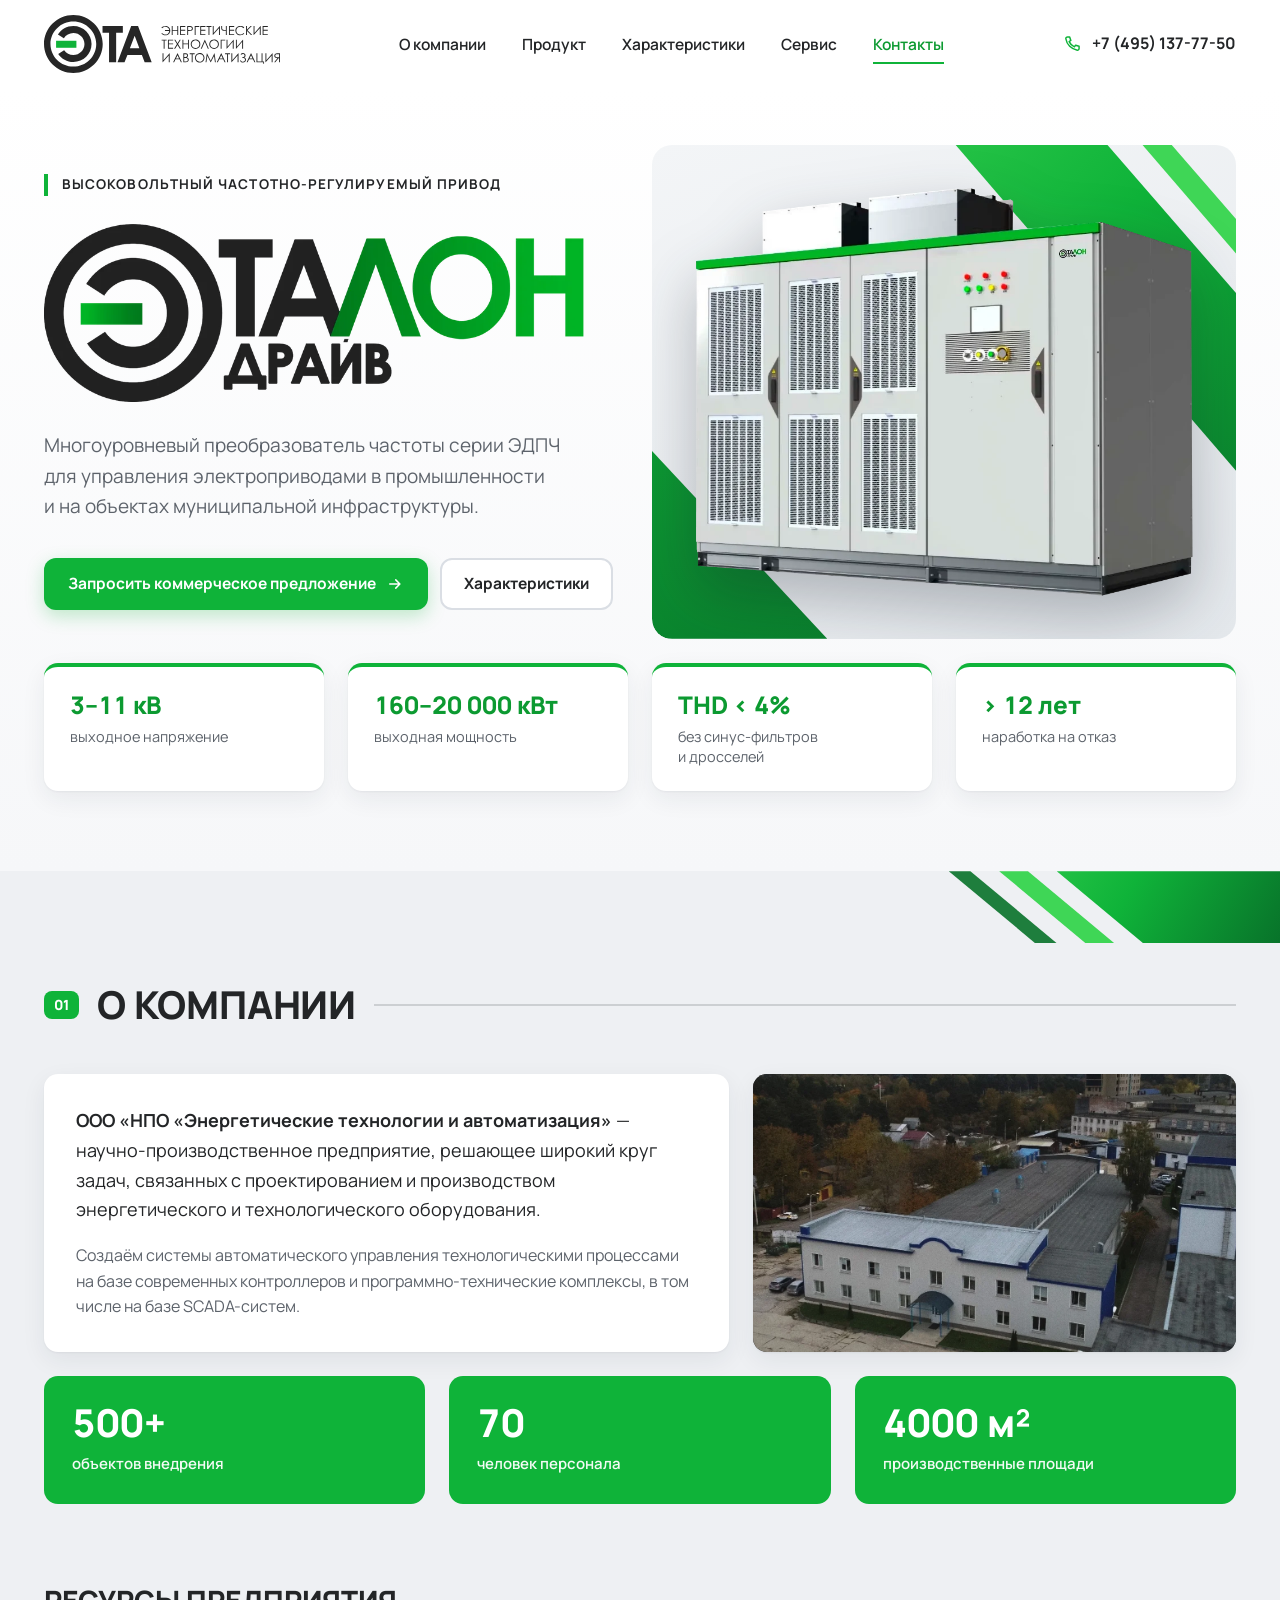
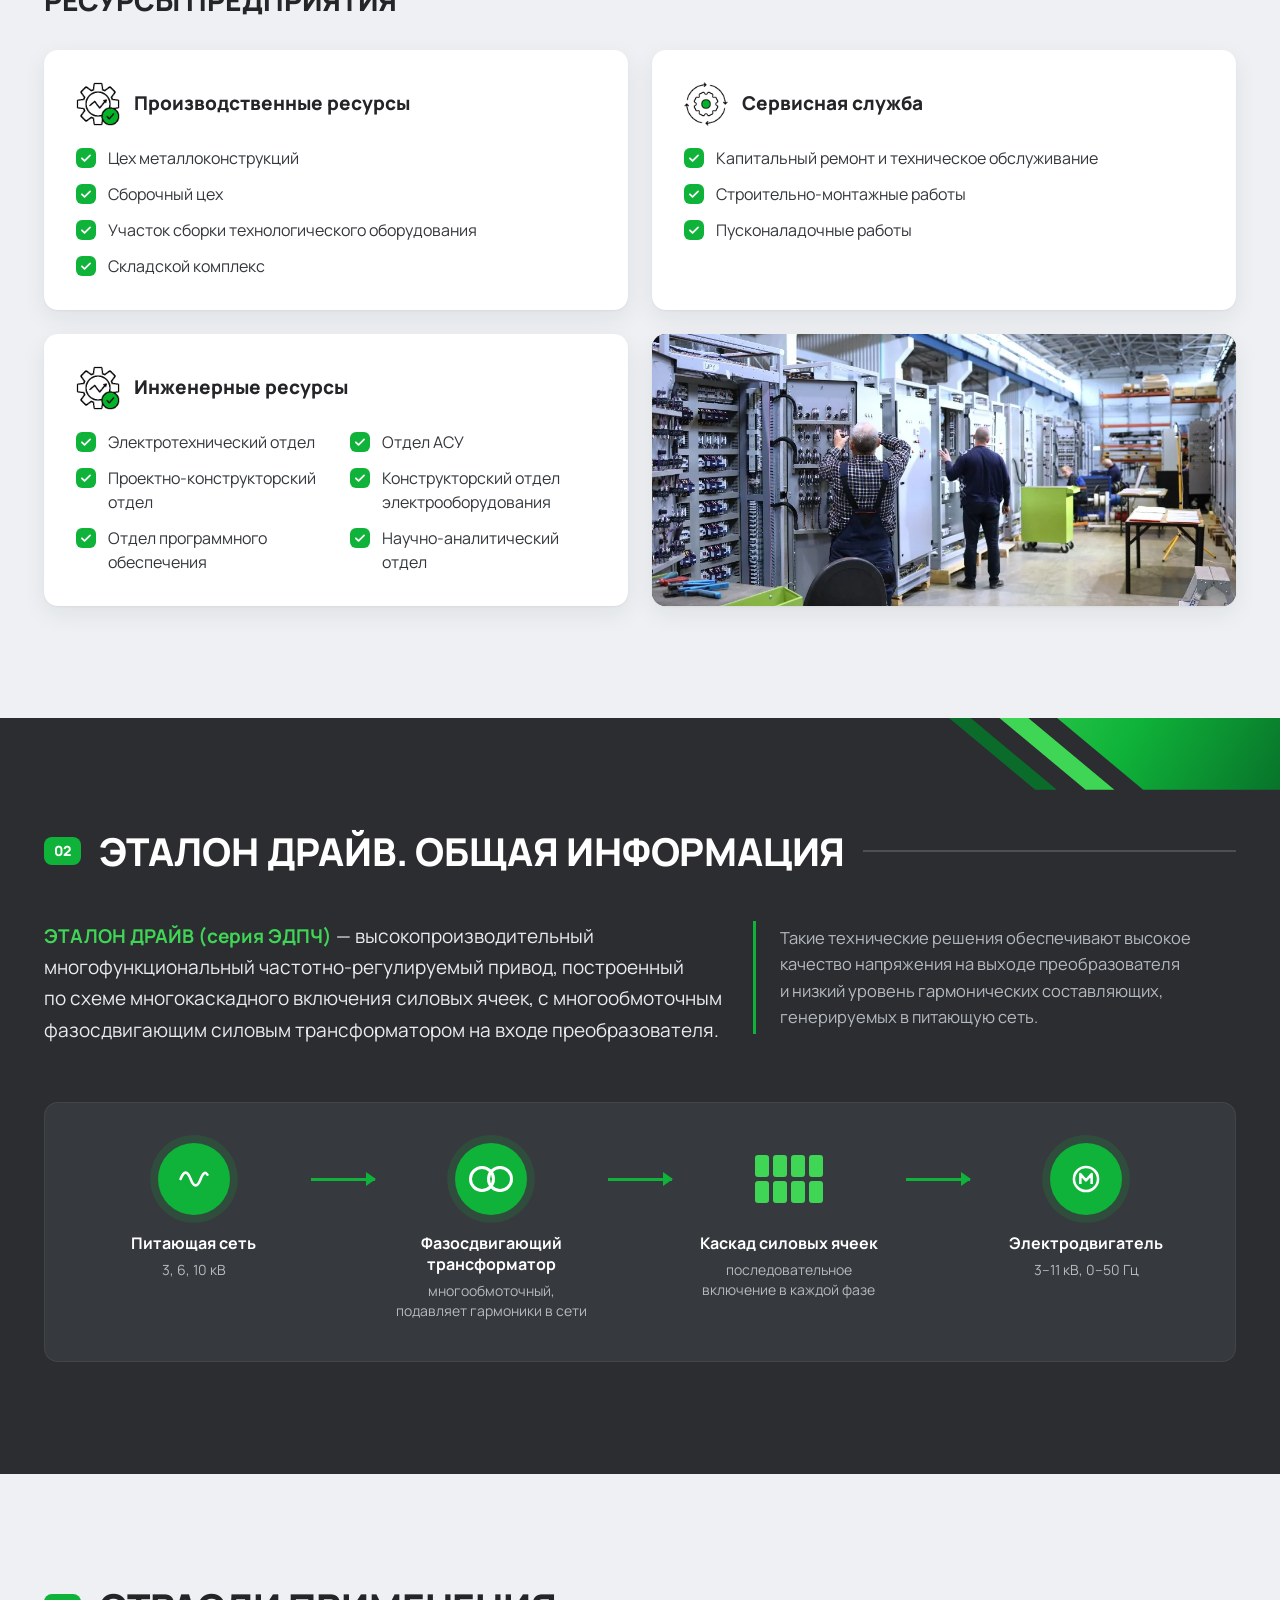
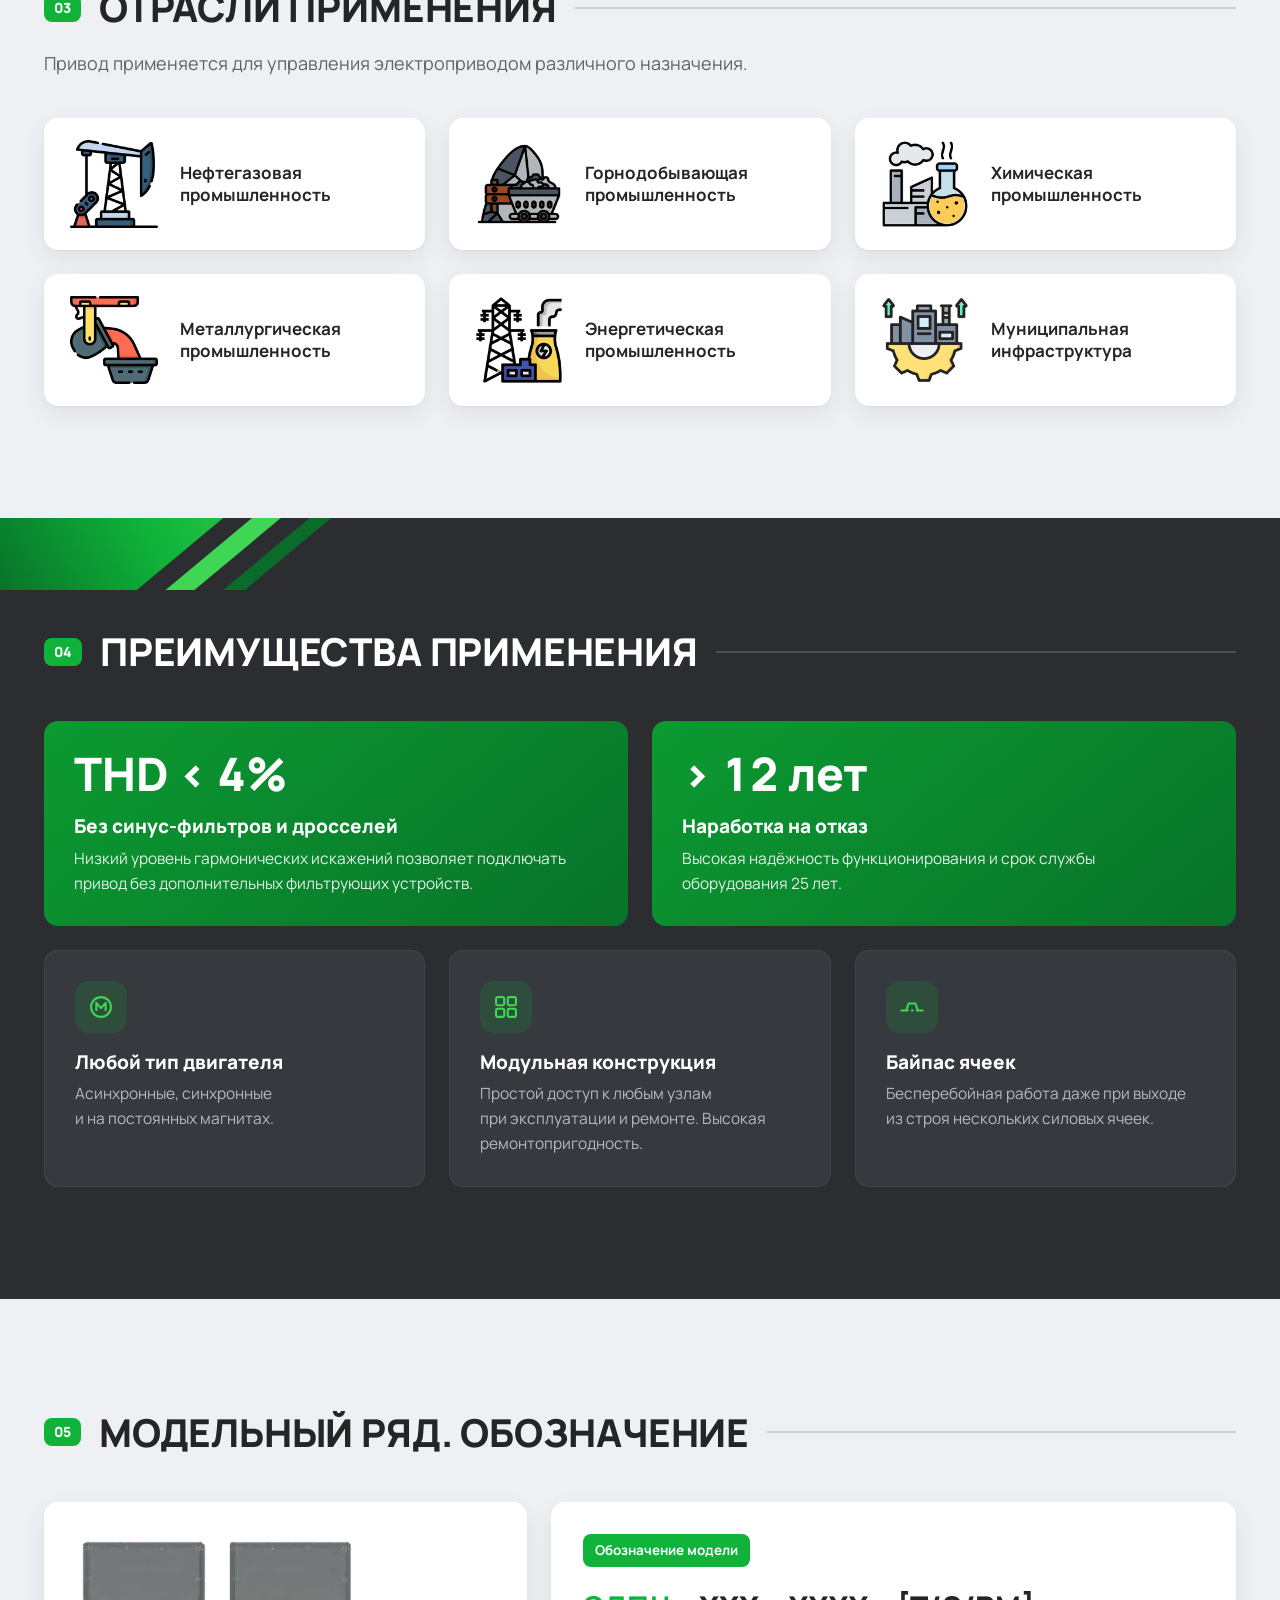
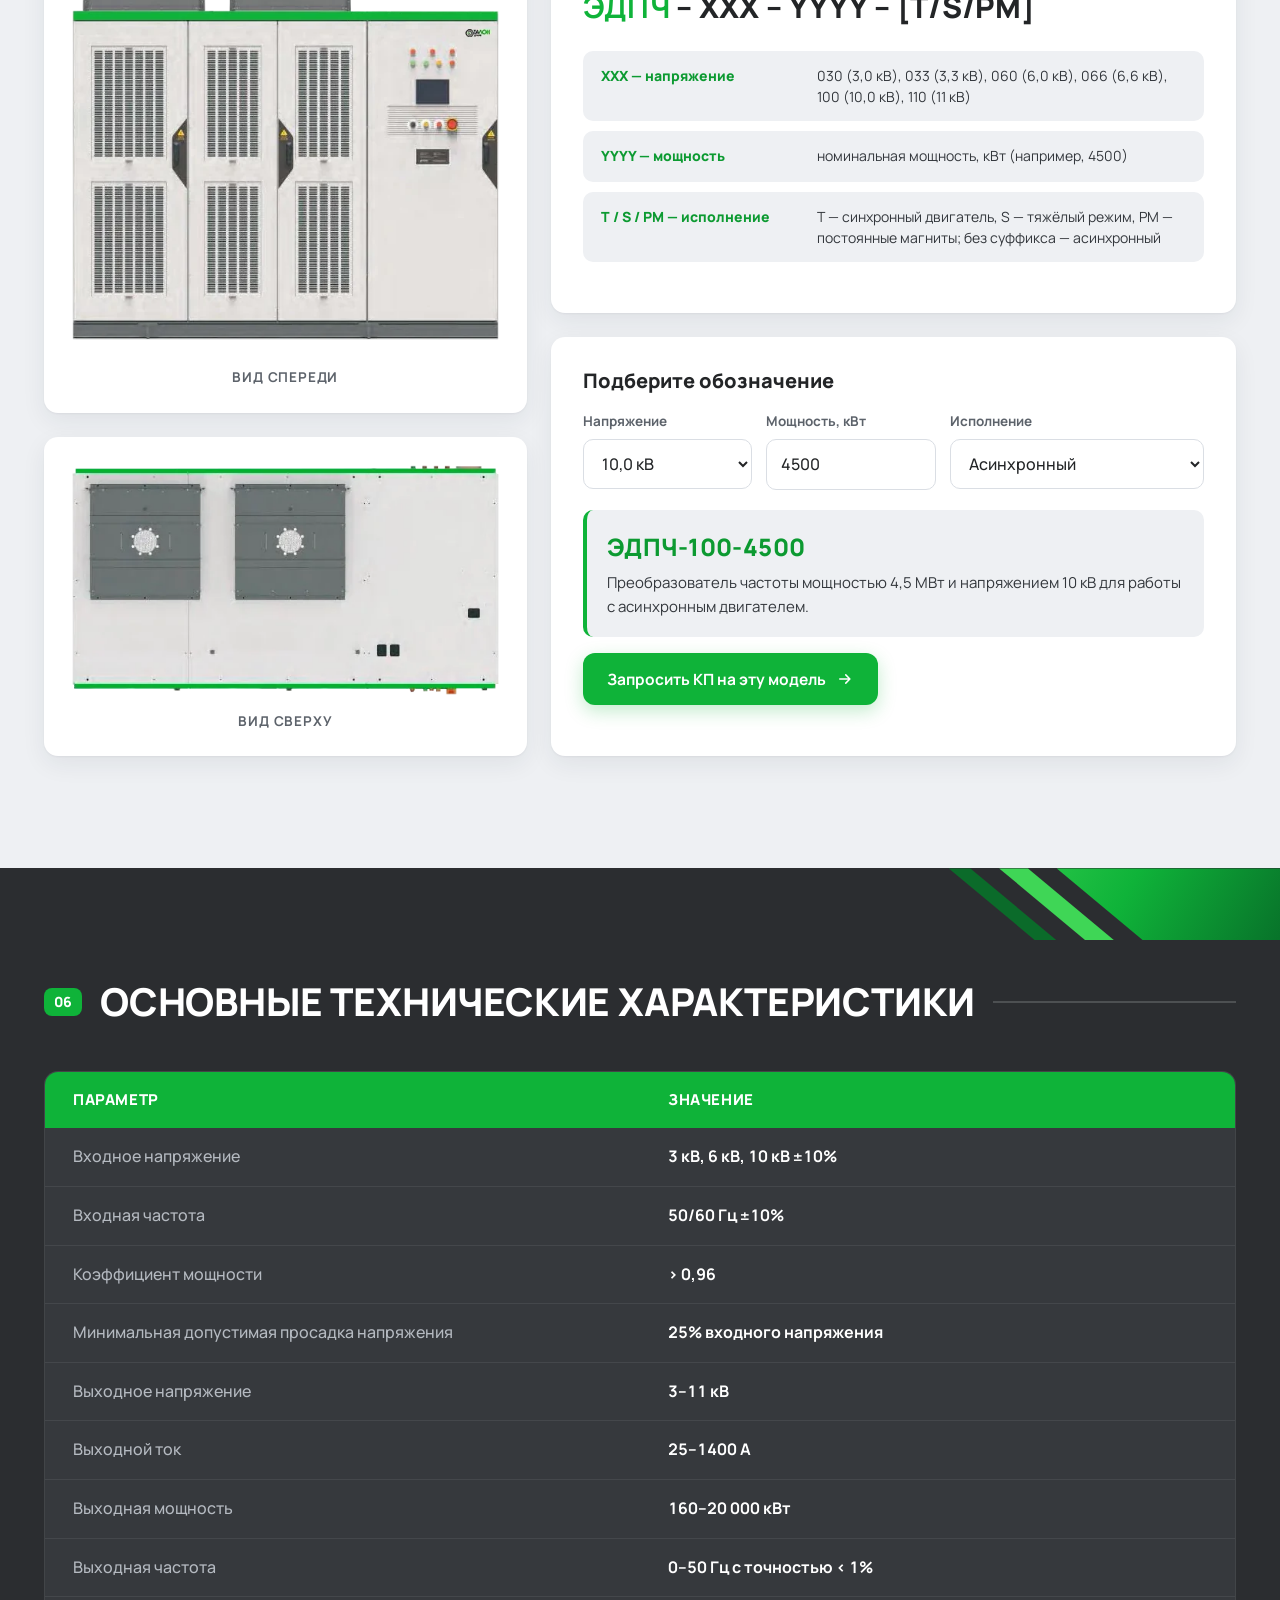
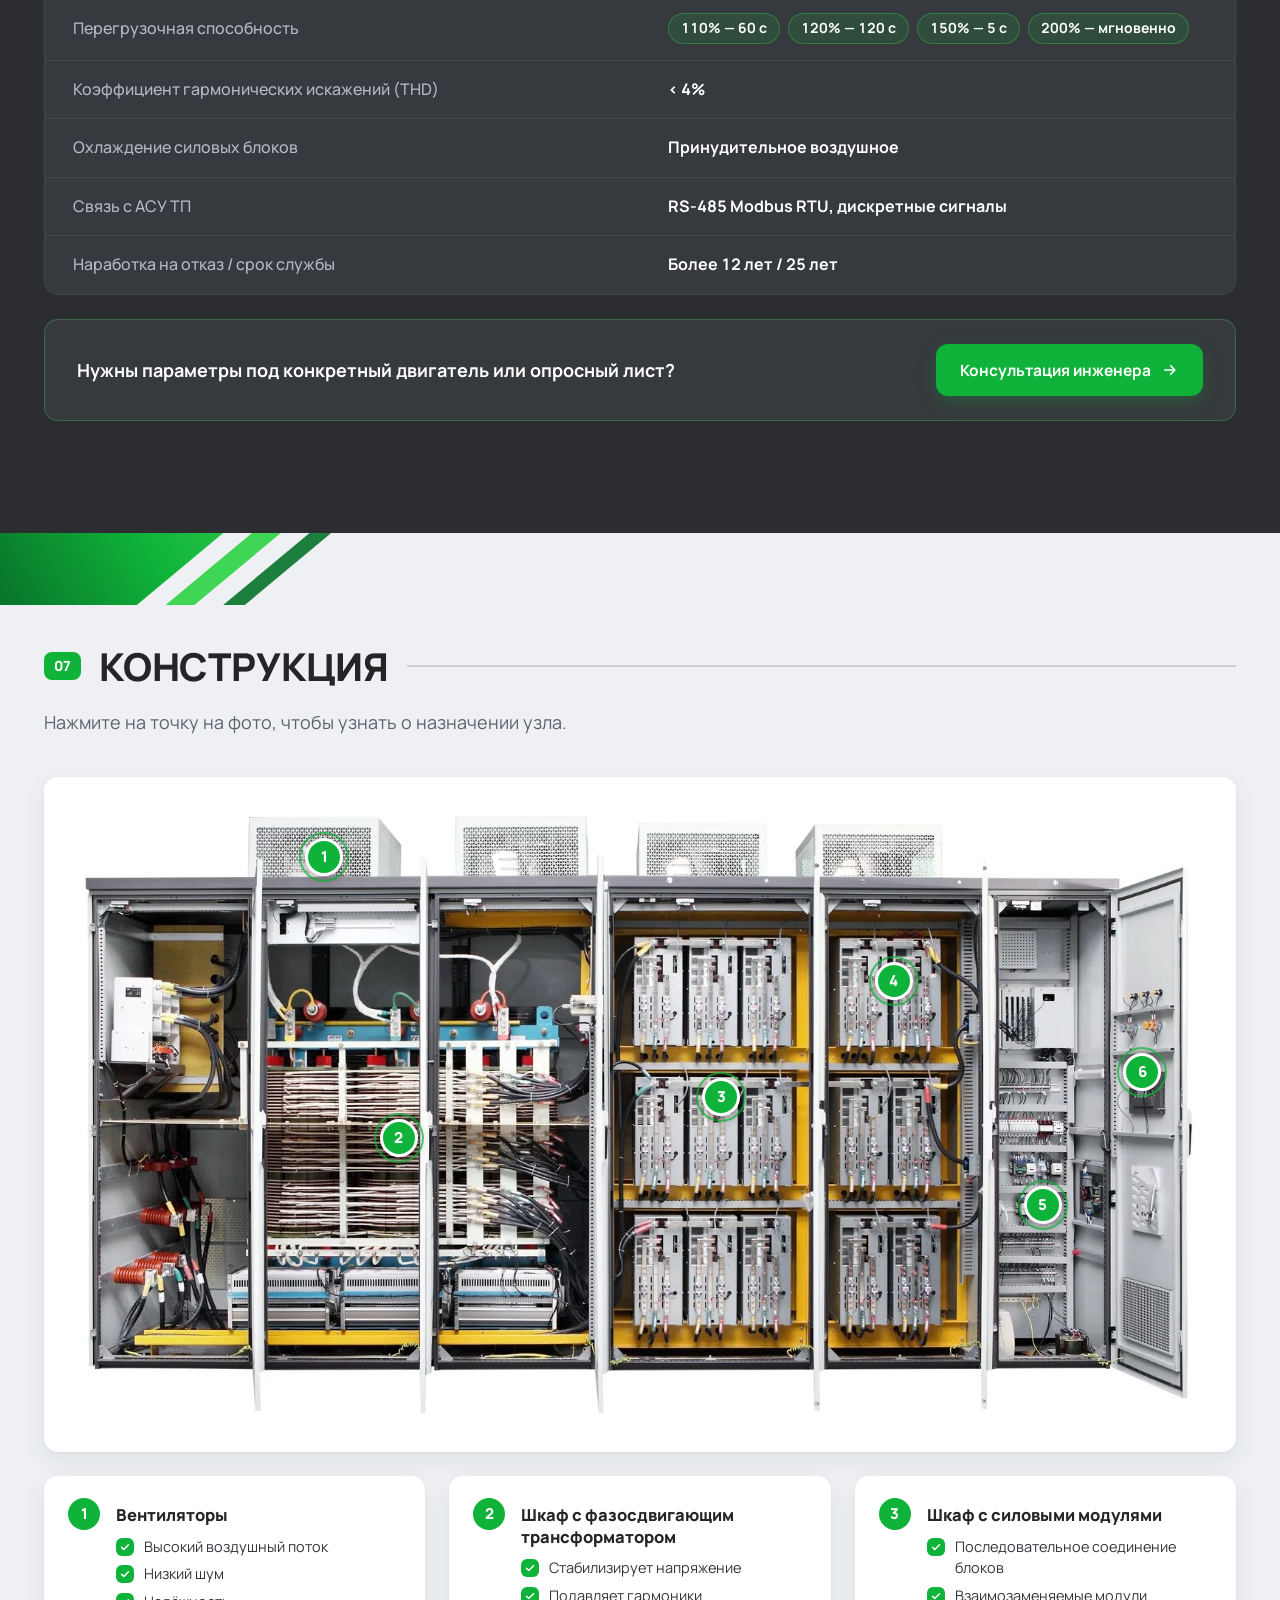
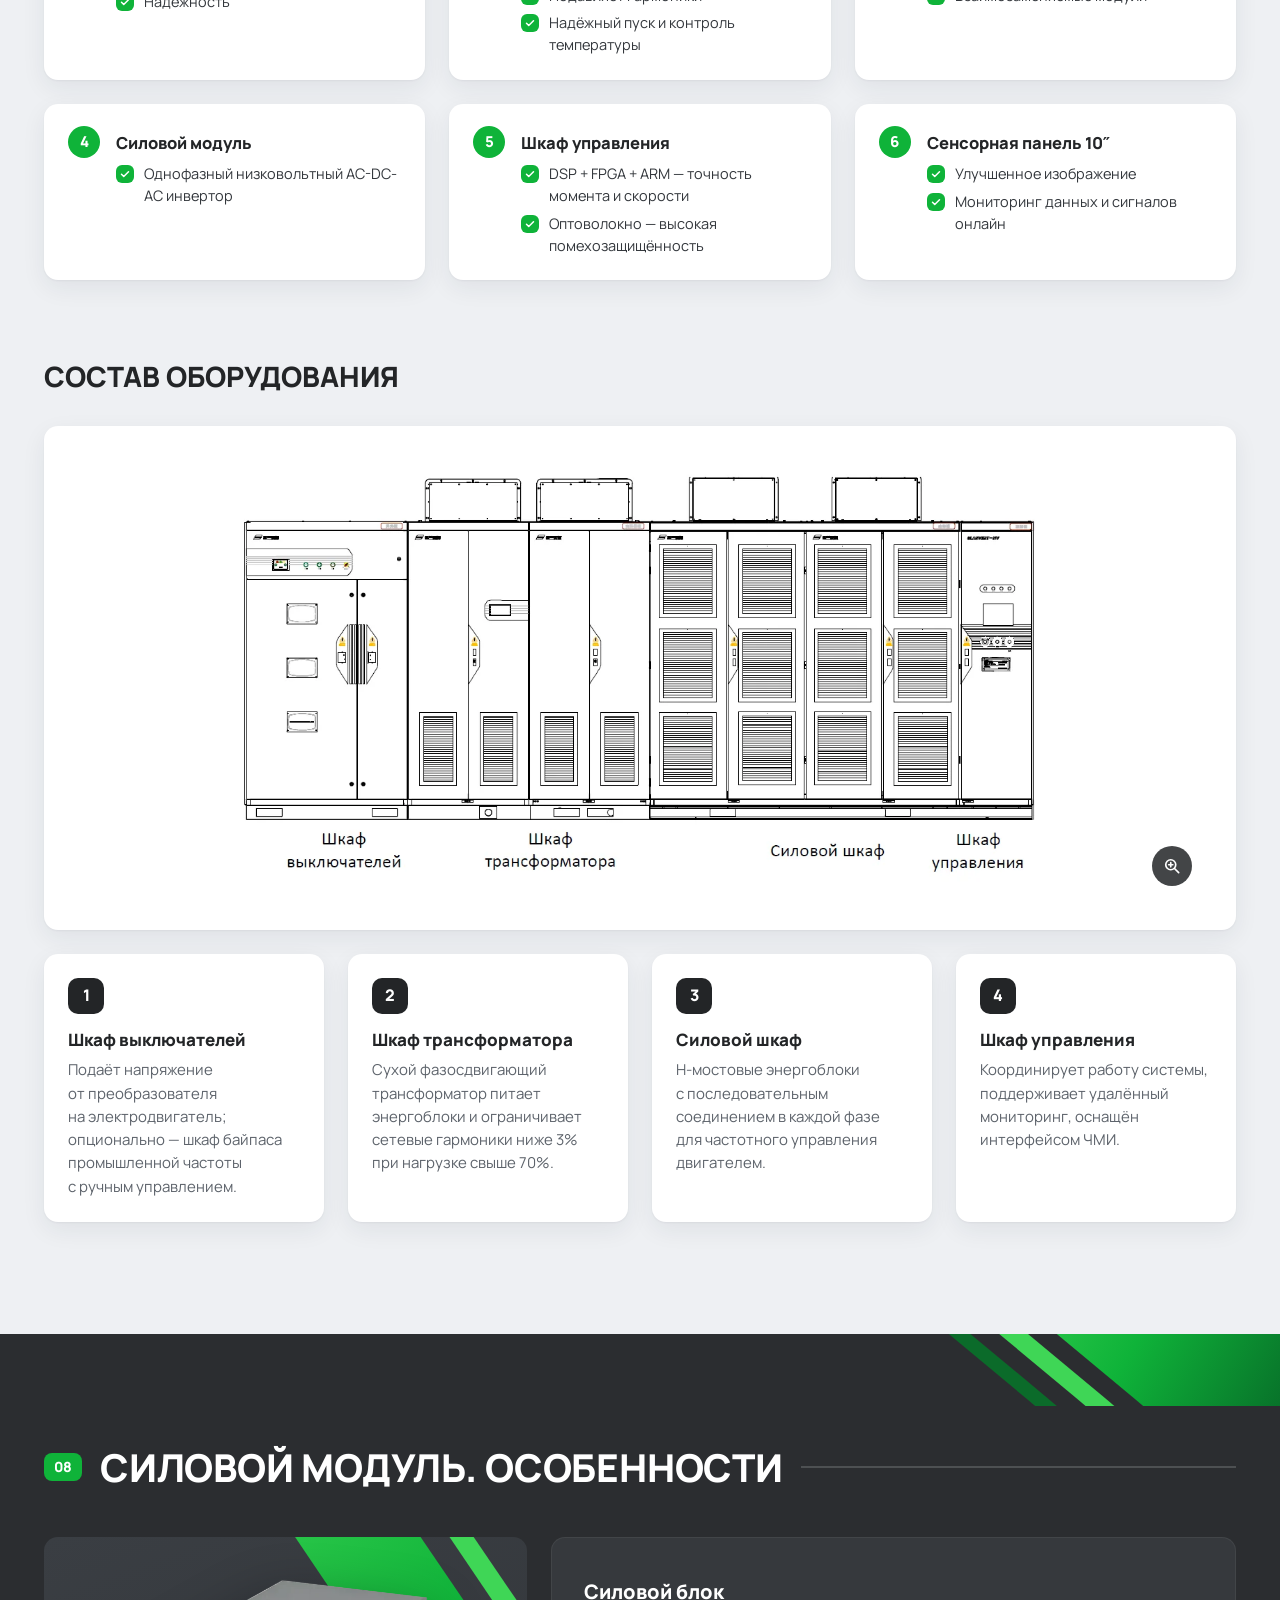
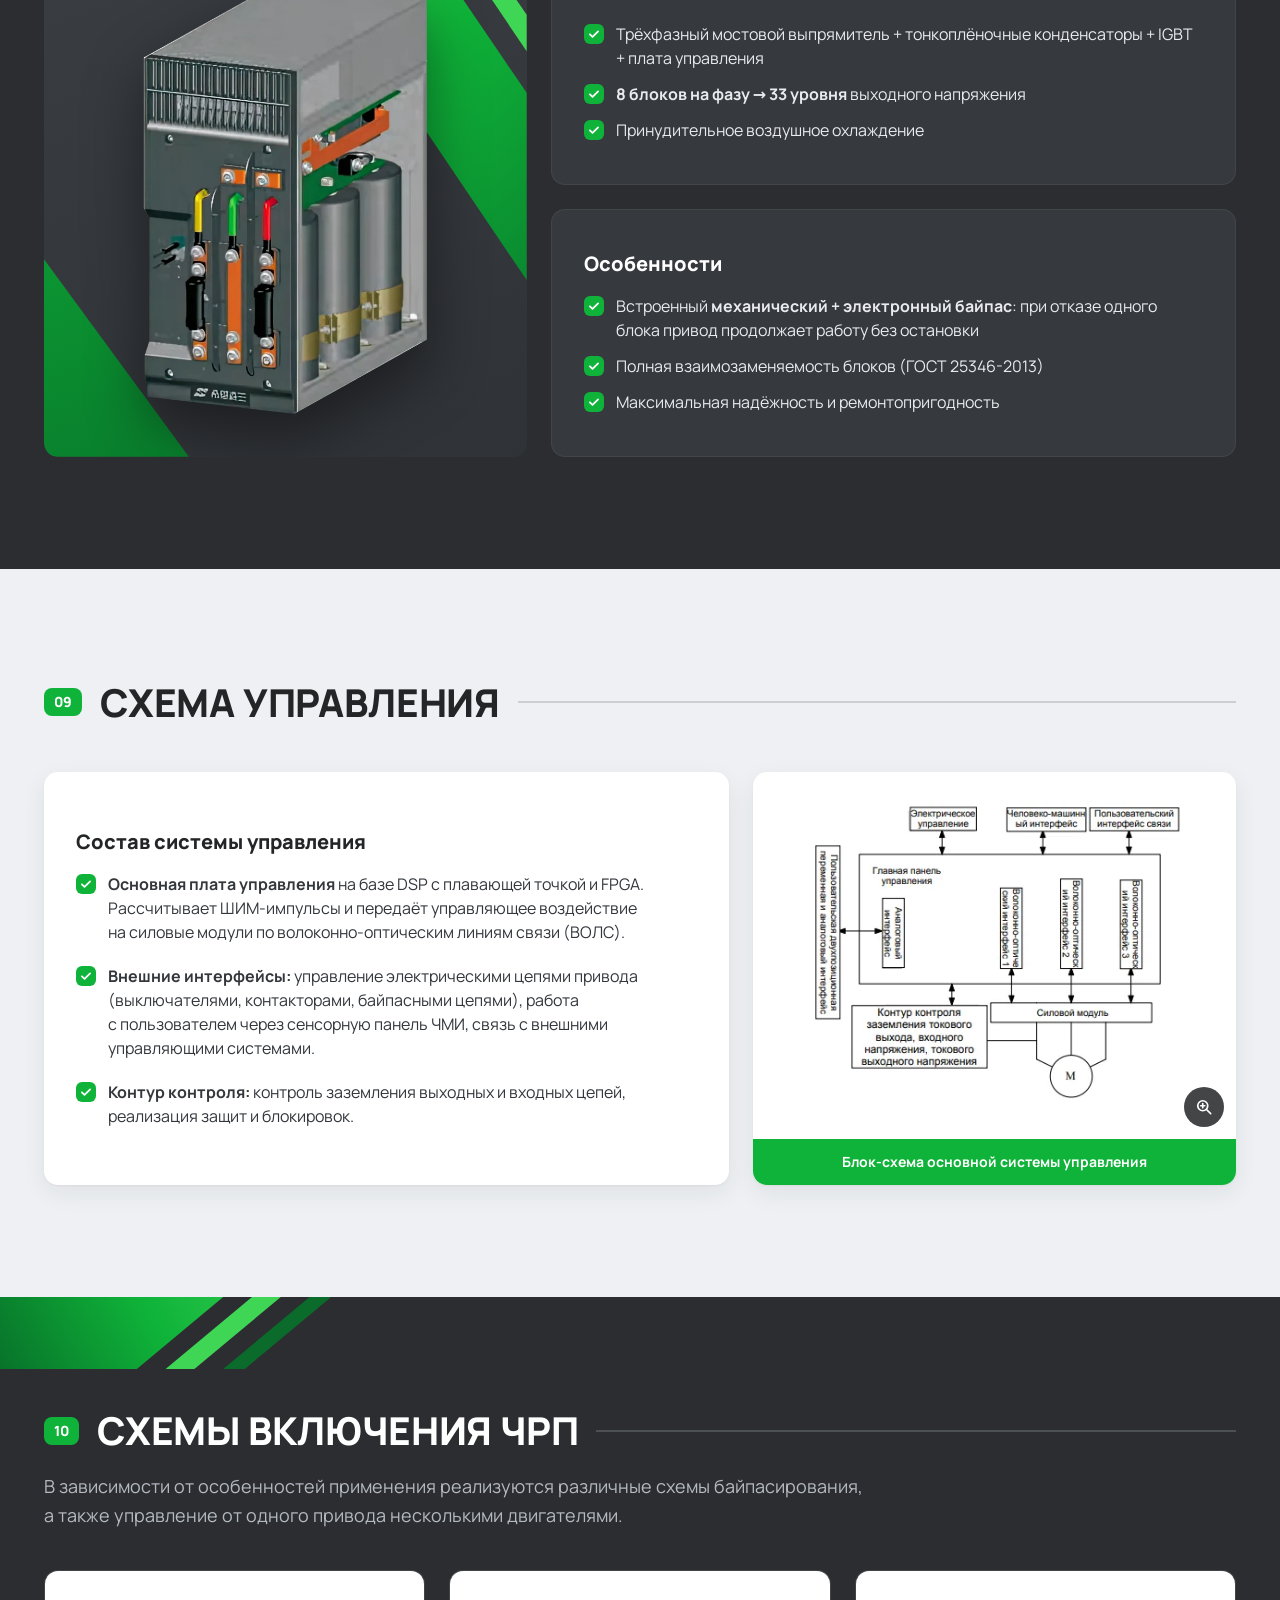
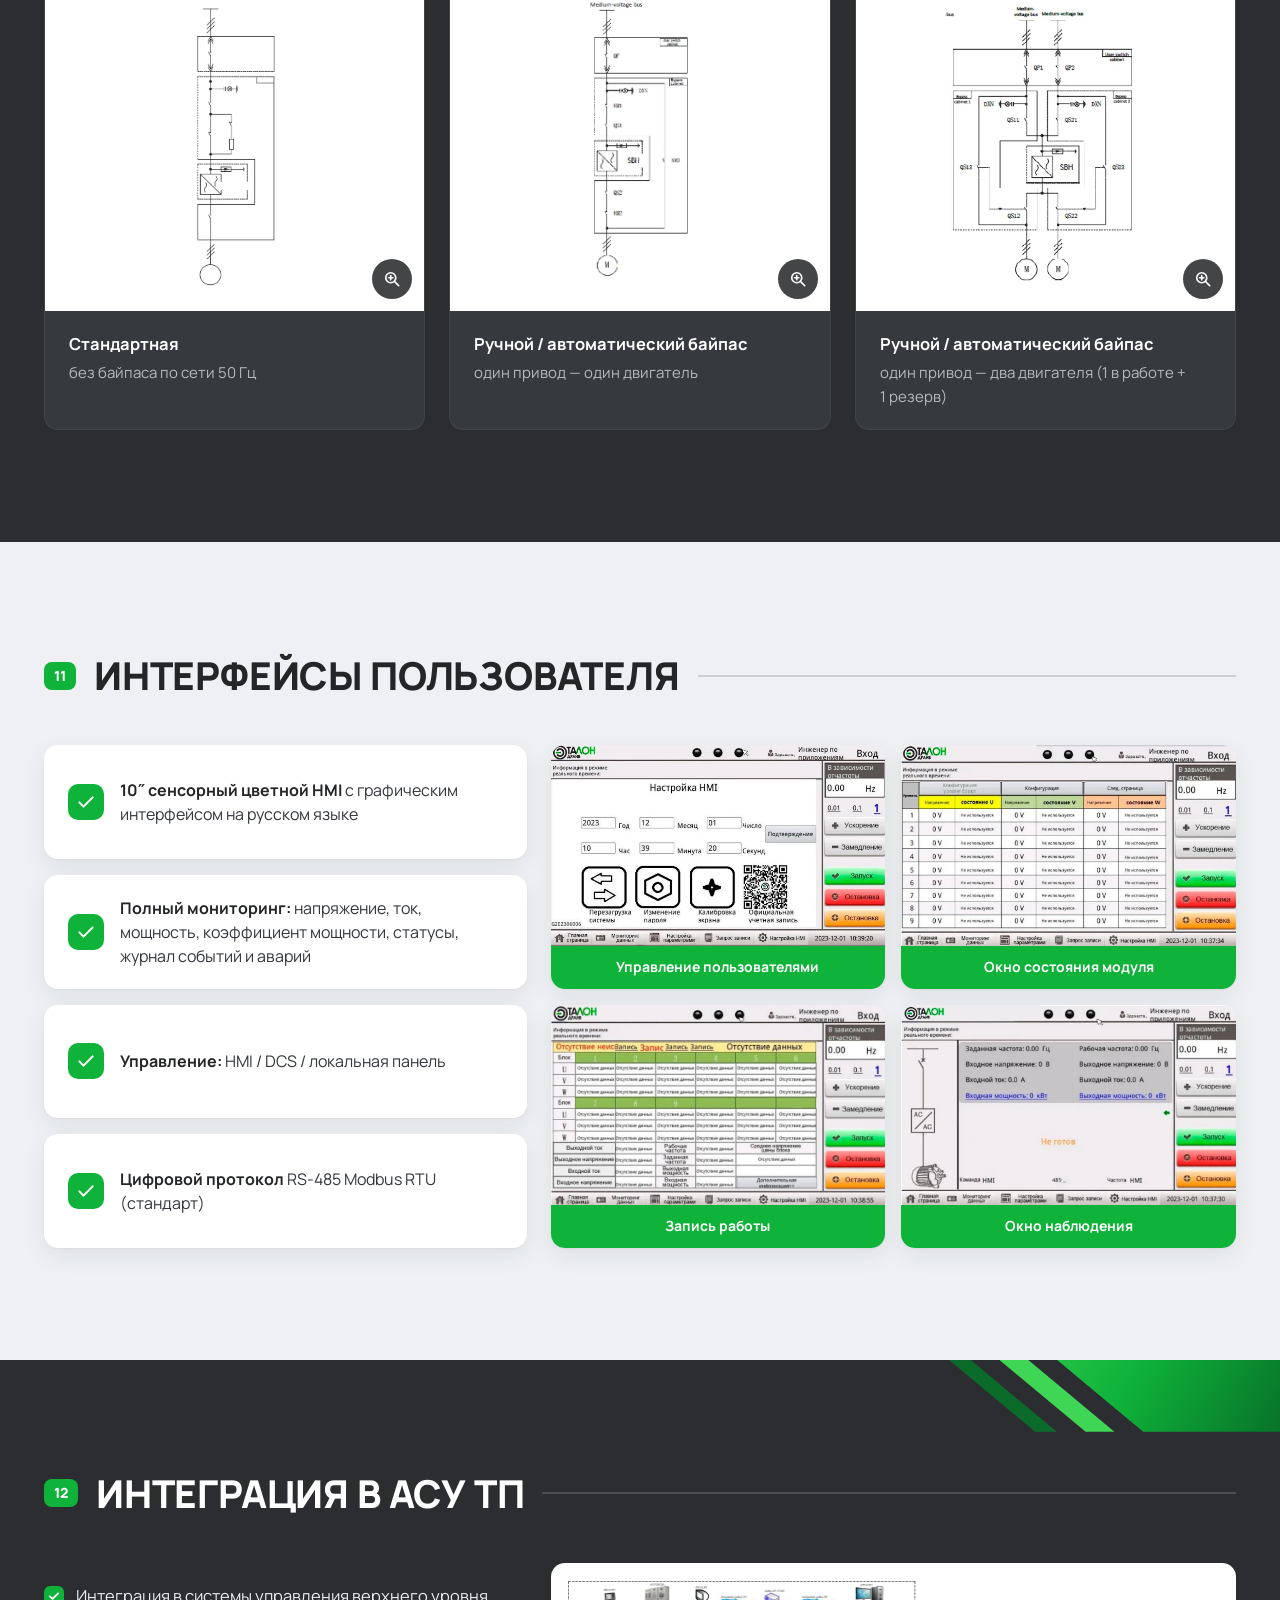
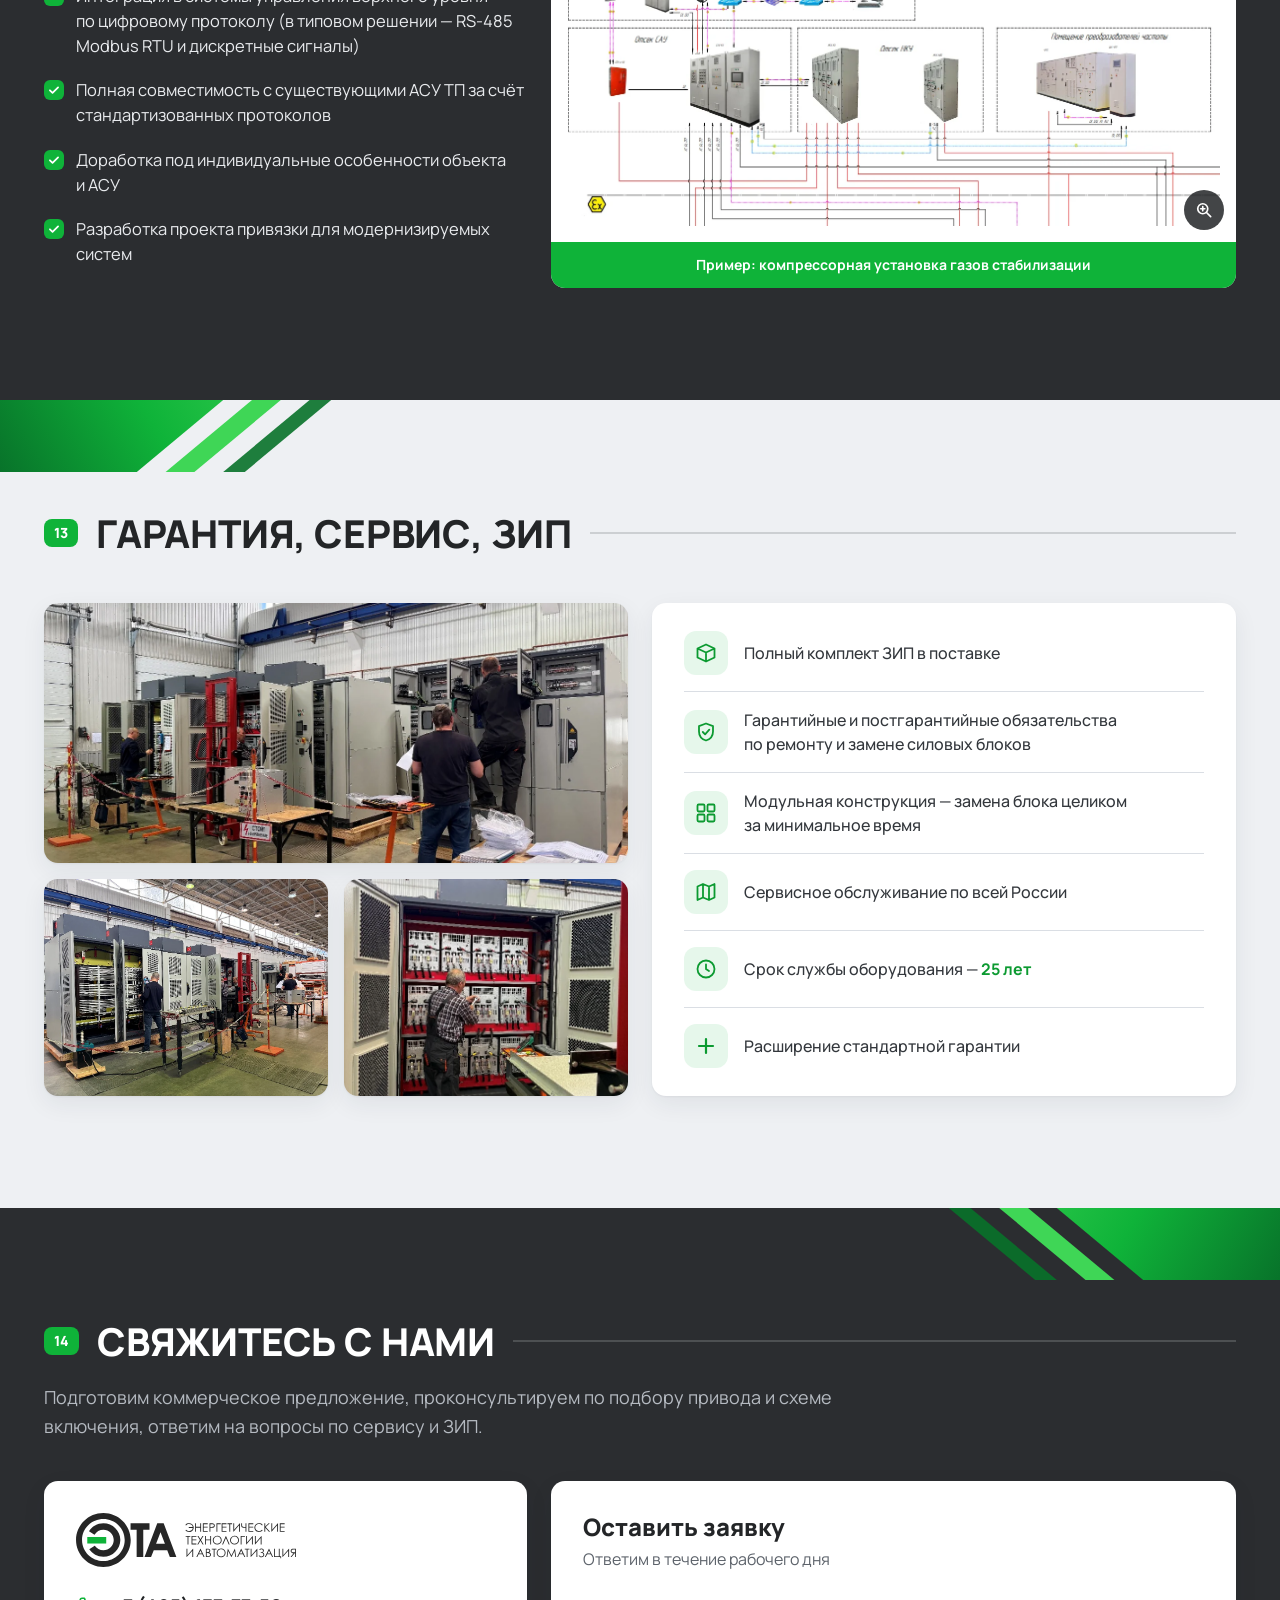
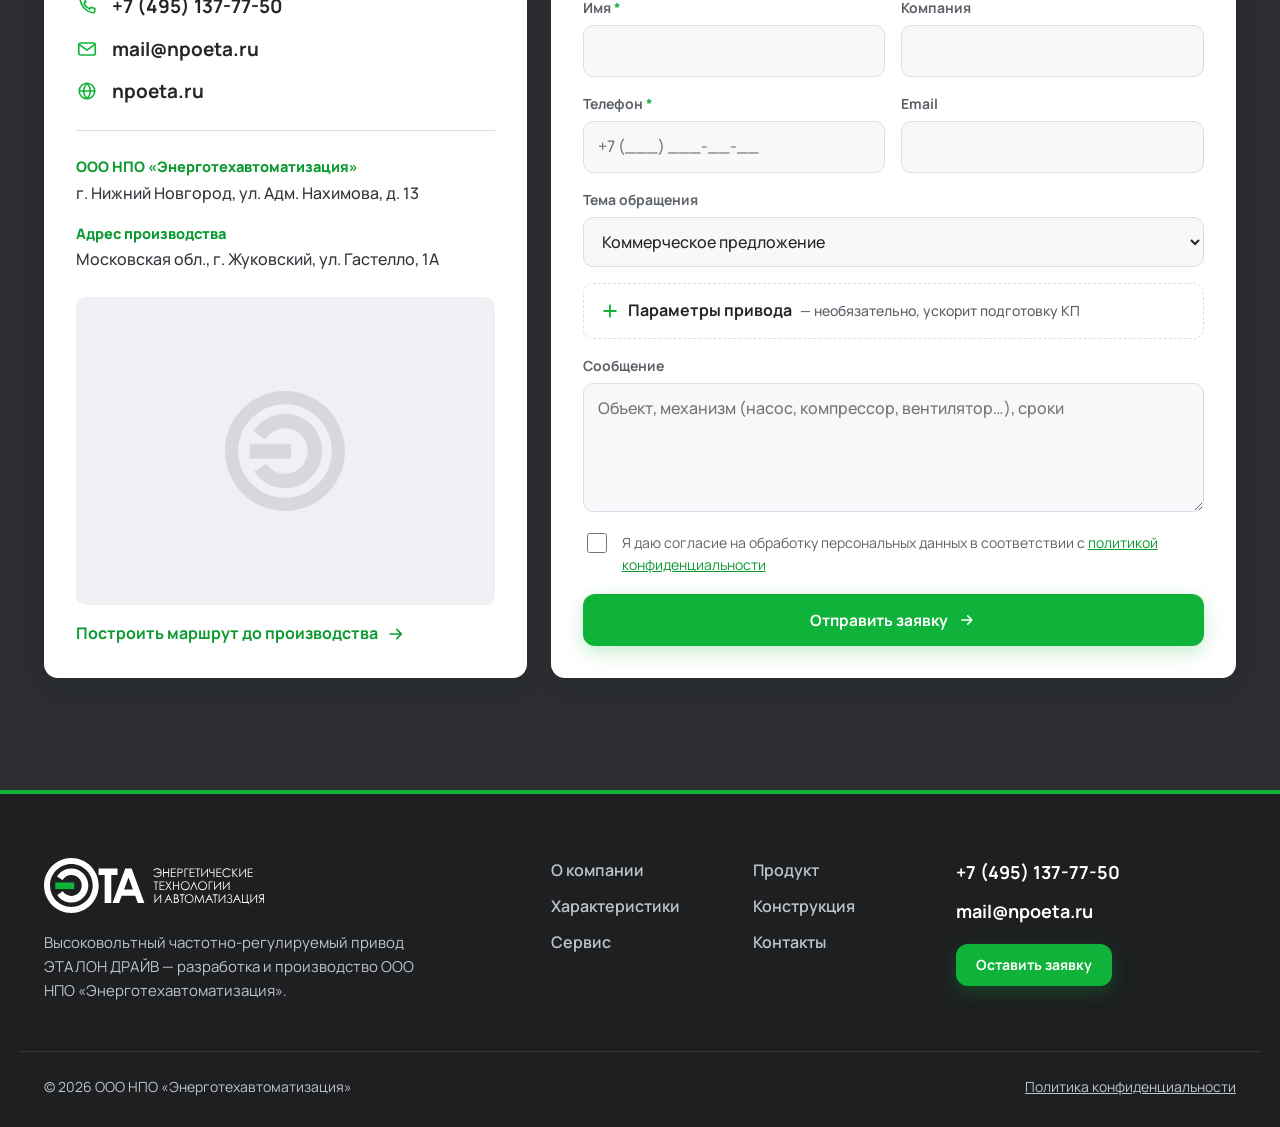
==== index.html @ d2a84f29 "Первая версия сайта ЭТАЛОН ДРАЙВ" ====
<!doctype html>
<html lang="ru">
<head>
  <meta charset="utf-8">
  <meta name="viewport" content="width=device-width, initial-scale=1, viewport-fit=cover">
  <title>ЭТАЛОН ДРАЙВ — высоковольтный частотно-регулируемый привод 3–11 кВ | НПО «ЭТА»</title>
  <meta name="description" content="ЭТАЛОН ДРАЙВ (серия ЭДПЧ) — высоковольтный многоуровневый преобразователь частоты 3–11 кВ, 160–20 000 кВт, THD менее 4%. Производство, интеграция в АСУ ТП, сервис по всей России. ООО НПО «Энерготехавтоматизация».">
  <meta name="theme-color" content="#ffffff">
  <link rel="icon" href="assets/img/favicon.svg" type="image/svg+xml">

  <!-- Open Graph: после публикации замените пути на абсолютные (https://ваш-домен/...) -->
  <meta property="og:type" content="website">
  <meta property="og:locale" content="ru_RU">
  <meta property="og:title" content="ЭТАЛОН ДРАЙВ — высоковольтный частотно-регулируемый привод">
  <meta property="og:description" content="Преобразователь частоты 3–11 кВ, 160–20 000 кВт. Производство НПО «Энерготехавтоматизация».">
  <meta property="og:image" content="assets/img/logo-etalon-drive.png">

  <link rel="stylesheet" href="assets/css/style.css">

  <script type="application/ld+json">
  {
    "@context": "https://schema.org",
    "@graph": [
      {
        "@type": "Organization",
        "@id": "#org",
        "name": "ООО НПО «Энерготехавтоматизация»",
        "alternateName": "НПО «Энергетические технологии и автоматизация»",
        "url": "https://npoeta.ru",
        "email": "mail@npoeta.ru",
        "telephone": "+7 495 137-77-50",
        "address": {
          "@type": "PostalAddress",
          "addressCountry": "RU",
          "addressLocality": "Нижний Новгород",
          "streetAddress": "ул. Адмирала Нахимова, д. 13"
        }
      },
      {
        "@type": "Product",
        "name": "ЭТАЛОН ДРАЙВ (серия ЭДПЧ)",
        "category": "Высоковольтный частотно-регулируемый привод",
        "description": "Многоуровневый преобразователь частоты с каскадным включением силовых ячеек и фазосдвигающим трансформатором. Выходное напряжение 3–11 кВ, мощность 160–20 000 кВт, THD менее 4%.",
        "brand": { "@type": "Brand", "name": "ЭТАЛОН ДРАЙВ" },
        "manufacturer": { "@id": "#org" }
      }
    ]
  }
  </script>
</head>
<body>

<svg width="0" height="0" style="position:absolute" aria-hidden="true">
  <defs>
    <symbol id="i-check" viewBox="0 0 24 24"><path d="M4 12.5l5 5L20 6.5" fill="none" stroke="currentColor" stroke-width="2.4" stroke-linecap="round" stroke-linejoin="round"/></symbol>
    <symbol id="i-phone" viewBox="0 0 24 24"><path d="M6.6 3.5h2.6l1.4 4.2-2 1.4a12 12 0 0 0 6.3 6.3l1.4-2 4.2 1.4v2.6a2 2 0 0 1-2.2 2A16.5 16.5 0 0 1 4.6 5.7a2 2 0 0 1 2-2.2z" fill="none" stroke="currentColor" stroke-width="1.8" stroke-linejoin="round"/></symbol>
    <symbol id="i-mail" viewBox="0 0 24 24"><rect x="3" y="5.5" width="18" height="13" rx="2" fill="none" stroke="currentColor" stroke-width="1.8"/><path d="M3.5 7l8.5 6.2L20.5 7" fill="none" stroke="currentColor" stroke-width="1.8" stroke-linejoin="round"/></symbol>
    <symbol id="i-pin" viewBox="0 0 24 24"><path d="M12 21s-6.5-6-6.5-11a6.5 6.5 0 0 1 13 0c0 5-6.5 11-6.5 11z" fill="none" stroke="currentColor" stroke-width="1.8"/><circle cx="12" cy="10" r="2.3" fill="none" stroke="currentColor" stroke-width="1.8"/></symbol>
    <symbol id="i-globe" viewBox="0 0 24 24"><circle cx="12" cy="12" r="8.5" fill="none" stroke="currentColor" stroke-width="1.8"/><path d="M3.5 12h17M12 3.5c2.5 2.6 3.6 5.4 3.6 8.5s-1.1 5.9-3.6 8.5c-2.5-2.6-3.6-5.4-3.6-8.5s1.1-5.9 3.6-8.5z" fill="none" stroke="currentColor" stroke-width="1.6"/></symbol>
    <symbol id="i-arrow" viewBox="0 0 24 24"><path d="M5 12h13M13 6.5l5.5 5.5-5.5 5.5" fill="none" stroke="currentColor" stroke-width="2" stroke-linecap="round" stroke-linejoin="round"/></symbol>
    <symbol id="i-chat" viewBox="0 0 24 24"><path d="M4.5 5.5h15v10h-9l-4.5 3.5v-3.5H4.5z" fill="none" stroke="currentColor" stroke-width="1.8" stroke-linejoin="round"/></symbol>
    <symbol id="i-zoom" viewBox="0 0 24 24"><circle cx="10.5" cy="10.5" r="6" fill="none" stroke="currentColor" stroke-width="2"/><path d="M15 15l5 5M10.5 8v5M8 10.5h5" fill="none" stroke="currentColor" stroke-width="2" stroke-linecap="round"/></symbol>
    <symbol id="i-motor" viewBox="0 0 24 24"><circle cx="12" cy="12" r="8.5" fill="none" stroke="currentColor" stroke-width="1.8"/><path d="M8 15.5V8.5l4 4.5 4-4.5v7" fill="none" stroke="currentColor" stroke-width="1.8" stroke-linejoin="round"/></symbol>
    <symbol id="i-shield" viewBox="0 0 24 24"><path d="M12 3.5l7 2.6v5.4c0 4.4-3 7.8-7 9-4-1.2-7-4.6-7-9V6.1z" fill="none" stroke="currentColor" stroke-width="1.8" stroke-linejoin="round"/><path d="M8.8 12l2.3 2.3 4.2-4.6" fill="none" stroke="currentColor" stroke-width="1.8" stroke-linecap="round" stroke-linejoin="round"/></symbol>
    <symbol id="i-wave" viewBox="0 0 24 24"><path d="M2.5 12c2.4-6 4.8-6 7.1 0s4.8 6 7.1 0 3.6-4.5 4.8-3" fill="none" stroke="currentColor" stroke-width="1.8" stroke-linecap="round"/></symbol>
    <symbol id="i-blocks" viewBox="0 0 24 24"><rect x="3.5" y="3.5" width="7" height="7" rx="1.2" fill="none" stroke="currentColor" stroke-width="1.8"/><rect x="13.5" y="3.5" width="7" height="7" rx="1.2" fill="none" stroke="currentColor" stroke-width="1.8"/><rect x="3.5" y="13.5" width="7" height="7" rx="1.2" fill="none" stroke="currentColor" stroke-width="1.8"/><rect x="13.5" y="13.5" width="7" height="7" rx="1.2" fill="none" stroke="currentColor" stroke-width="1.8"/></symbol>
    <symbol id="i-bypass" viewBox="0 0 24 24"><path d="M3 15h4l2-6h6l2 6h4" fill="none" stroke="currentColor" stroke-width="1.8" stroke-linecap="round" stroke-linejoin="round"/><path d="M7 15h10" fill="none" stroke="currentColor" stroke-width="1.8" stroke-dasharray="2 2.2"/></symbol>
    <symbol id="i-clock" viewBox="0 0 24 24"><circle cx="12" cy="12" r="8.5" fill="none" stroke="currentColor" stroke-width="1.8"/><path d="M12 7.5V12l3 2" fill="none" stroke="currentColor" stroke-width="1.8" stroke-linecap="round"/></symbol>
    <symbol id="i-box" viewBox="0 0 24 24"><path d="M3.5 7.5L12 3.5l8.5 4v9L12 20.5l-8.5-4z M3.5 7.5L12 11.5l8.5-4M12 11.5v9" fill="none" stroke="currentColor" stroke-width="1.8" stroke-linejoin="round"/></symbol>
    <symbol id="i-map" viewBox="0 0 24 24"><path d="M3.5 6.5l5.5-2.5 6 2.5 5.5-2.5v13.5l-5.5 2.5-6-2.5-5.5 2.5z M9 4v13.5M15 6.5V20" fill="none" stroke="currentColor" stroke-width="1.8" stroke-linejoin="round"/></symbol>
    <symbol id="i-plus" viewBox="0 0 24 24"><path d="M12 5v14M5 12h14" fill="none" stroke="currentColor" stroke-width="2.2" stroke-linecap="round"/></symbol>
  </defs>
</svg>

<a class="skip-link" href="#main">Перейти к содержанию</a>

<!-- ================= ШАПКА ================= -->
<header class="header" id="top">
  <div class="container header__inner">
    <a class="header__logo" href="#top" aria-label="НПО «Энергетические технологии и автоматизация» — на главную">
      <img src="assets/img/logo-eta.svg" alt="ЭТА — Энергетические технологии и автоматизация" width="240" height="60">
    </a>
    <nav class="nav" id="nav" aria-label="Основное меню">
      <a href="#about">О компании</a>
      <a href="#product">Продукт</a>
      <a href="#specs">Характеристики</a>
      <a href="#service">Сервис</a>
      <a href="#contacts">Контакты</a>
      <div class="nav__mobile-extra">
        <a class="nav__phone" href="tel:+74951377750" data-goal="phone_click">+7 (495) 137-77-50</a>
        <a class="btn btn--primary btn--block" href="#contacts" data-subject="Коммерческое предложение">Запросить КП</a>
      </div>
    </nav>
    <div class="header__actions">
      <a class="header__phone" href="tel:+74951377750" data-goal="phone_click" aria-label="Позвонить: +7 (495) 137-77-50">
        <svg class="ico"><use href="#i-phone"/></svg><span>+7 (495) 137-77-50</span>
      </a>
      <button class="burger" type="button" aria-label="Открыть меню" aria-expanded="false" aria-controls="nav"><span></span><span></span><span></span></button>
    </div>
  </div>
</header>

<main id="main">

<!-- ================= ГЛАВНЫЙ ЭКРАН ================= -->
<section class="hero">
  <div class="container hero__grid">
    <div class="hero__text">
      <p class="eyebrow">Высоковольтный частотно-регулируемый привод</p>
      <h1 class="hero__title">
        <img src="assets/img/logo-etalon-drive.webp" alt="ЭТАЛОН ДРАЙВ" width="900" height="298">
        <span class="visually-hidden">ЭТАЛОН ДРАЙВ — высоковольтный частотно-регулируемый привод серии ЭДПЧ</span>
      </h1>
      <p class="hero__lead">Многоуровневый преобразователь частоты серии ЭДПЧ для&nbsp;управления электроприводами в&nbsp;промышленности и&nbsp;на&nbsp;объектах муниципальной инфраструктуры.</p>
      <div class="hero__buttons">
        <a class="btn btn--primary" href="#contacts" data-subject="Коммерческое предложение">Запросить коммерческое предложение <svg class="ico"><use href="#i-arrow"/></svg></a>
        <a class="btn btn--ghost" href="#specs">Характеристики</a>
      </div>
    </div>
    <div class="hero__stage">
      <div class="stripes" aria-hidden="true"><i></i><i></i><i></i></div>
      <img src="assets/img/product-hero.webp" alt="Шкафы преобразователя частоты ЭТАЛОН ДРАЙВ" width="887" height="728" fetchpriority="high">
    </div>
  </div>
  <div class="container">
    <ul class="kpis">
      <li class="kpi"><b>3–11&nbsp;кВ</b><span>выходное напряжение</span></li>
      <li class="kpi"><b>160–20&nbsp;000&nbsp;кВт</b><span>выходная мощность</span></li>
      <li class="kpi"><b>THD&nbsp;&lt;&nbsp;4%</b><span>без синус-фильтров и&nbsp;дросселей</span></li>
      <li class="kpi"><b>&gt;&nbsp;12&nbsp;лет</b><span>наработка на&nbsp;отказ</span></li>
    </ul>
  </div>
</section>

<!-- ================= О КОМПАНИИ ================= -->
<section class="section section--light" id="about">
  <div class="corner" aria-hidden="true"><i></i><i></i><i></i></div>
  <div class="container">
    <div class="section-head">
      <span class="section-head__num">01</span>
      <h2 class="section-title">О компании</h2>
    </div>

    <div class="grid-about">
      <div class="card about__text">
        <p class="lead-text"><b>ООО «НПО «Энергетические технологии и&nbsp;автоматизация»</b> — научно-производственное предприятие, решающее широкий круг задач, связанных с&nbsp;проектированием и&nbsp;производством энергетического и&nbsp;технологического оборудования.</p>
        <p>Создаём системы автоматического управления технологическими процессами на&nbsp;базе современных контроллеров и&nbsp;программно-технические комплексы, в&nbsp;том числе на&nbsp;базе SCADA-систем.</p>
      </div>
      <figure class="photo about__photo">
        <img src="assets/img/company-building.webp" alt="Производственная площадка компании" width="1200" height="675" loading="lazy">
      </figure>
    </div>

    <ul class="stats">
      <li class="stat"><b data-count="500" data-suffix="+">500+</b><span>объектов внедрения</span></li>
      <li class="stat"><b data-count="70">70</b><span>человек персонала</span></li>
      <li class="stat"><b data-count="4000" data-suffix=" м²">4000 м²</b><span>производственные площади</span></li>
    </ul>

    <h3 class="subhead">Ресурсы предприятия</h3>
    <div class="grid-resources">
      <article class="card res-card">
        <div class="res-card__head"><img src="assets/img/icon-production.webp" alt="" width="44" height="44"><h4>Производственные ресурсы</h4></div>
        <ul class="list-check">
          <li>Цех металлоконструкций</li>
          <li>Сборочный цех</li>
          <li>Участок сборки технологического оборудования</li>
          <li>Складской комплекс</li>
        </ul>
      </article>
      <article class="card res-card">
        <div class="res-card__head"><img src="assets/img/icon-service.webp" alt="" width="44" height="44"><h4>Сервисная служба</h4></div>
        <ul class="list-check">
          <li>Капитальный ремонт и&nbsp;техническое обслуживание</li>
          <li>Строительно-монтажные работы</li>
          <li>Пусконаладочные работы</li>
        </ul>
      </article>
      <article class="card res-card">
        <div class="res-card__head"><img src="assets/img/icon-production.webp" alt="" width="44" height="44"><h4>Инженерные ресурсы</h4></div>
        <ul class="list-check list-check--2col">
          <li>Электротехнический отдел</li>
          <li>Отдел АСУ</li>
          <li>Проектно-конструкторский отдел</li>
          <li>Конструкторский отдел электрооборудования</li>
          <li>Отдел программного обеспечения</li>
          <li>Научно-аналитический отдел</li>
        </ul>
      </article>
      <figure class="photo res-photo">
        <img src="assets/img/workshop.webp" alt="Сборочный цех: монтаж шкафов управления" width="1006" height="670" loading="lazy">
      </figure>
    </div>
  </div>
</section>

<!-- ================= ПРОДУКТ ================= -->
<section class="section section--dark" id="product">
  <div class="corner" aria-hidden="true"><i></i><i></i><i></i></div>
  <div class="container">
    <div class="section-head">
      <span class="section-head__num">02</span>
      <h2 class="section-title">ЭТАЛОН ДРАЙВ. Общая информация</h2>
    </div>
    <div class="grid-product">
      <p class="lead-text"><b class="accent">ЭТАЛОН ДРАЙВ (серия ЭДПЧ)</b> — высокопроизводительный многофункциональный частотно-регулируемый привод, построенный по&nbsp;схеме многокаскадного включения силовых ячеек, с&nbsp;многообмоточным фазосдвигающим силовым трансформатором на&nbsp;входе преобразователя.</p>
      <p class="note">Такие технические решения обеспечивают высокое качество напряжения на&nbsp;выходе преобразователя и&nbsp;низкий уровень гармонических составляющих, генерируемых в&nbsp;питающую сеть.</p>
    </div>

    <figure class="topology" aria-label="Принцип работы: сеть — фазосдвигающий трансформатор — каскад силовых ячеек — двигатель">
      <div class="topo-step">
        <div class="topo-step__ico"><svg class="ico"><use href="#i-wave"/></svg></div>
        <b>Питающая сеть</b>
        <span>3, 6, 10&nbsp;кВ</span>
      </div>
      <div class="topo-arrow" aria-hidden="true"></div>
      <div class="topo-step">
        <div class="topo-step__ico topo-step__ico--trafo" aria-hidden="true"><i></i><i></i></div>
        <b>Фазосдвигающий трансформатор</b>
        <span>многообмоточный, подавляет гармоники в&nbsp;сети</span>
      </div>
      <div class="topo-arrow" aria-hidden="true"></div>
      <div class="topo-step">
        <div class="topo-cells" aria-hidden="true"><i></i><i></i><i></i><i></i><i></i><i></i><i></i><i></i></div>
        <b>Каскад силовых ячеек</b>
        <span>последовательное включение в&nbsp;каждой фазе</span>
      </div>
      <div class="topo-arrow" aria-hidden="true"></div>
      <div class="topo-step">
        <div class="topo-step__ico"><svg class="ico"><use href="#i-motor"/></svg></div>
        <b>Электродвигатель</b>
        <span>3–11&nbsp;кВ, 0–50&nbsp;Гц</span>
      </div>
    </figure>
  </div>
</section>

<!-- ================= ОТРАСЛИ ================= -->
<section class="section section--light" id="industries">
  <div class="container">
    <div class="section-head">
      <span class="section-head__num">03</span>
      <h2 class="section-title">Отрасли применения</h2>
    </div>
    <p class="section-lead">Привод применяется для&nbsp;управления электроприводом различного назначения.</p>
    <ul class="grid-industries">
      <li class="ind-card"><img src="assets/img/ind-oil.webp" alt="" width="150" height="150" loading="lazy"><span>Нефтегазовая промышленность</span></li>
      <li class="ind-card"><img src="assets/img/ind-mining.webp" alt="" width="150" height="150" loading="lazy"><span>Горнодобывающая промышленность</span></li>
      <li class="ind-card"><img src="assets/img/ind-chem.webp" alt="" width="150" height="150" loading="lazy"><span>Химическая промышленность</span></li>
      <li class="ind-card"><img src="assets/img/ind-metal.webp" alt="" width="150" height="150" loading="lazy"><span>Металлургическая промышленность</span></li>
      <li class="ind-card"><img src="assets/img/ind-energy.webp" alt="" width="150" height="150" loading="lazy"><span>Энергетическая промышленность</span></li>
      <li class="ind-card"><img src="assets/img/ind-city.webp" alt="" width="150" height="150" loading="lazy"><span>Муниципальная инфраструктура</span></li>
    </ul>
  </div>
</section>

<!-- ================= ПРЕИМУЩЕСТВА ================= -->
<section class="section section--dark" id="advantages">
  <div class="corner corner--left" aria-hidden="true"><i></i><i></i><i></i></div>
  <div class="container">
    <div class="section-head">
      <span class="section-head__num">04</span>
      <h2 class="section-title">Преимущества применения</h2>
    </div>
    <ul class="grid-adv">
      <li class="adv adv--big">
        <b class="adv__num">THD&nbsp;&lt;&nbsp;4%</b>
        <h3>Без синус-фильтров и&nbsp;дросселей</h3>
        <p>Низкий уровень гармонических искажений позволяет подключать привод без&nbsp;дополнительных фильтрующих устройств.</p>
      </li>
      <li class="adv adv--big">
        <b class="adv__num">&gt;&nbsp;12&nbsp;лет</b>
        <h3>Наработка на&nbsp;отказ</h3>
        <p>Высокая надёжность функционирования и&nbsp;срок службы оборудования 25&nbsp;лет.</p>
      </li>
      <li class="adv">
        <span class="adv__ico"><svg class="ico"><use href="#i-motor"/></svg></span>
        <h3>Любой тип двигателя</h3>
        <p>Асинхронные, синхронные и&nbsp;на&nbsp;постоянных магнитах.</p>
      </li>
      <li class="adv">
        <span class="adv__ico"><svg class="ico"><use href="#i-blocks"/></svg></span>
        <h3>Модульная конструкция</h3>
        <p>Простой доступ к&nbsp;любым узлам при&nbsp;эксплуатации и&nbsp;ремонте. Высокая ремонтопригодность.</p>
      </li>
      <li class="adv">
        <span class="adv__ico"><svg class="ico"><use href="#i-bypass"/></svg></span>
        <h3>Байпас ячеек</h3>
        <p>Бесперебойная работа даже при&nbsp;выходе из&nbsp;строя нескольких силовых ячеек.</p>
      </li>
    </ul>
  </div>
</section>

<!-- ================= МОДЕЛЬНЫЙ РЯД ================= -->
<section class="section section--light" id="models">
  <div class="container">
    <div class="section-head">
      <span class="section-head__num">05</span>
      <h2 class="section-title">Модельный ряд. Обозначение</h2>
    </div>
    <div class="grid-models">
      <div class="models__pics">
        <figure class="card pic-card"><img src="assets/img/product-front.webp" alt="ЭДПЧ — вид спереди" width="567" height="530" loading="lazy"><figcaption>Вид спереди</figcaption></figure>
        <figure class="card pic-card"><img src="assets/img/product-top.webp" alt="ЭДПЧ — вид сверху" width="570" height="312" loading="lazy"><figcaption>Вид сверху</figcaption></figure>
      </div>
      <div class="models__body">
        <div class="card code-card">
          <span class="label">Обозначение модели</span>
          <p class="code-card__code"><b>ЭДПЧ</b>&thinsp;–&thinsp;XXX&thinsp;–&thinsp;YYYY&thinsp;–&thinsp;[T/S/PM]</p>
          <dl class="code-card__legend">
            <div><dt>XXX — напряжение</dt><dd>030 (3,0&nbsp;кВ), 033 (3,3&nbsp;кВ), 060 (6,0&nbsp;кВ), 066 (6,6&nbsp;кВ), 100 (10,0&nbsp;кВ), 110 (11&nbsp;кВ)</dd></div>
            <div><dt>YYYY — мощность</dt><dd>номинальная мощность, кВт (например, 4500)</dd></div>
            <div><dt>T / S / PM — исполнение</dt><dd>T — синхронный двигатель, S — тяжёлый режим, PM — постоянные магниты; без&nbsp;суффикса — асинхронный</dd></div>
          </dl>
        </div>

        <form class="card configurator" id="configurator" aria-labelledby="cfg-title" onsubmit="return false">
          <h3 id="cfg-title">Подберите обозначение</h3>
          <div class="configurator__fields">
            <label>Напряжение
              <select name="voltage">
                <option value="030">3,0 кВ</option>
                <option value="033">3,3 кВ</option>
                <option value="060">6,0 кВ</option>
                <option value="066">6,6 кВ</option>
                <option value="100" selected>10,0 кВ</option>
                <option value="110">11 кВ</option>
              </select>
            </label>
            <label>Мощность, кВт
              <input name="power" type="number" min="160" max="20000" step="10" value="4500" inputmode="numeric">
            </label>
            <label>Исполнение
              <select name="suffix">
                <option value="">Асинхронный</option>
                <option value="T">T — синхронный</option>
                <option value="PM">PM — постоянные магниты</option>
                <option value="S">S — тяжёлый режим</option>
              </select>
            </label>
          </div>
          <output class="configurator__result" name="result" aria-live="polite">
            <span class="configurator__code">ЭДПЧ-100-4500</span>
            <span class="configurator__desc">Преобразователь частоты мощностью 4,5&nbsp;МВт и&nbsp;напряжением 10&nbsp;кВ для&nbsp;работы с&nbsp;асинхронным двигателем.</span>
          </output>
          <p class="configurator__hint" hidden></p>
          <a class="btn btn--primary" href="#contacts" id="cfg-request">Запросить КП на эту модель <svg class="ico"><use href="#i-arrow"/></svg></a>
        </form>
      </div>
    </div>
  </div>
</section>

<!-- ================= ХАРАКТЕРИСТИКИ ================= -->
<section class="section section--dark" id="specs">
  <div class="corner" aria-hidden="true"><i></i><i></i><i></i></div>
  <div class="container">
    <div class="section-head">
      <span class="section-head__num">06</span>
      <h2 class="section-title">Основные технические характеристики</h2>
    </div>
    <table class="spec-table">
      <caption class="visually-hidden">Технические характеристики ЭТАЛОН ДРАЙВ</caption>
      <thead><tr><th scope="col">Параметр</th><th scope="col">Значение</th></tr></thead>
      <tbody>
        <tr><th scope="row">Входное напряжение</th><td>3&nbsp;кВ, 6&nbsp;кВ, 10&nbsp;кВ ±10%</td></tr>
        <tr><th scope="row">Входная частота</th><td>50/60&nbsp;Гц ±10%</td></tr>
        <tr><th scope="row">Коэффициент мощности</th><td>&gt;&nbsp;0,96</td></tr>
        <tr><th scope="row">Минимальная допустимая просадка напряжения</th><td>25% входного напряжения</td></tr>
        <tr><th scope="row">Выходное напряжение</th><td>3–11&nbsp;кВ</td></tr>
        <tr><th scope="row">Выходной ток</th><td>25–1400&nbsp;А</td></tr>
        <tr><th scope="row">Выходная мощность</th><td>160–20&nbsp;000&nbsp;кВт</td></tr>
        <tr><th scope="row">Выходная частота</th><td>0–50&nbsp;Гц с&nbsp;точностью &lt;&nbsp;1%</td></tr>
        <tr><th scope="row">Перегрузочная способность</th><td>
          <ul class="chips"><li>110% — 60&nbsp;с</li><li>120% — 120&nbsp;с</li><li>150% — 5&nbsp;с</li><li>200% — мгновенно</li></ul>
        </td></tr>
        <tr><th scope="row">Коэффициент гармонических искажений (THD)</th><td>&lt;&nbsp;4%</td></tr>
        <tr><th scope="row">Охлаждение силовых блоков</th><td>Принудительное воздушное</td></tr>
        <tr><th scope="row">Связь с АСУ ТП</th><td>RS-485 Modbus RTU, дискретные сигналы</td></tr>
        <tr><th scope="row">Наработка на отказ / срок службы</th><td>Более 12&nbsp;лет / 25&nbsp;лет</td></tr>
      </tbody>
    </table>
    <div class="cta-strip">
      <p>Нужны параметры под&nbsp;конкретный двигатель или&nbsp;опросный лист?</p>
      <a class="btn btn--primary" href="#contacts" data-subject="Техническая консультация">Консультация инженера <svg class="ico"><use href="#i-arrow"/></svg></a>
    </div>
  </div>
</section>

<!-- ================= КОНСТРУКЦИЯ ================= -->
<section class="section section--light" id="design">
  <div class="corner corner--left" aria-hidden="true"><i></i><i></i><i></i></div>
  <div class="container">
    <div class="section-head">
      <span class="section-head__num">07</span>
      <h2 class="section-title">Конструкция</h2>
    </div>
    <p class="section-lead">Нажмите на&nbsp;точку на&nbsp;фото, чтобы узнать о&nbsp;назначении узла.</p>

    <div class="card hotspots__media">
      <div class="hotspots__frame">
        <img src="assets/img/construction.webp" alt="ЭТАЛОН ДРАЙВ с открытыми дверями шкафов" width="1550" height="850" loading="lazy">
        <button class="hs" style="--x:22.4%;--y:9%" data-hs="0" aria-label="Вентиляторы">1</button>
        <button class="hs" style="--x:28.9%;--y:53.8%" data-hs="1" aria-label="Шкаф с фазосдвигающим трансформатором">2</button>
        <button class="hs" style="--x:57.1%;--y:47.2%" data-hs="2" aria-label="Шкаф с силовыми модулями">3</button>
        <button class="hs" style="--x:72.2%;--y:28.8%" data-hs="3" aria-label="Силовой модуль">4</button>
        <button class="hs" style="--x:85.2%;--y:64.4%" data-hs="4" aria-label="Шкаф управления">5</button>
        <button class="hs" style="--x:93.9%;--y:43.3%" data-hs="5" aria-label="Сенсорная панель">6</button>
      </div>
    </div>
    <ol class="grid-hs">
      <li class="hs-item" data-hs="0"><h3>Вентиляторы</h3><ul class="list-check list-check--sm"><li>Высокий воздушный поток</li><li>Низкий шум</li><li>Надёжность</li></ul></li>
      <li class="hs-item" data-hs="1"><h3>Шкаф с фазосдвигающим трансформатором</h3><ul class="list-check list-check--sm"><li>Стабилизирует напряжение</li><li>Подавляет гармоники</li><li>Надёжный пуск и&nbsp;контроль температуры</li></ul></li>
      <li class="hs-item" data-hs="2"><h3>Шкаф с силовыми модулями</h3><ul class="list-check list-check--sm"><li>Последовательное соединение блоков</li><li>Взаимозаменяемые модули</li></ul></li>
      <li class="hs-item" data-hs="3"><h3>Силовой модуль</h3><ul class="list-check list-check--sm"><li>Однофазный низковольтный AC-DC-AC инвертор</li></ul></li>
      <li class="hs-item" data-hs="4"><h3>Шкаф управления</h3><ul class="list-check list-check--sm"><li>DSP + FPGA + ARM — точность момента и&nbsp;скорости</li><li>Оптоволокно — высокая помехозащищённость</li></ul></li>
      <li class="hs-item" data-hs="5"><h3>Сенсорная панель 10″</h3><ul class="list-check list-check--sm"><li>Улучшенное изображение</li><li>Мониторинг данных и&nbsp;сигналов онлайн</li></ul></li>
    </ol>

    <h3 class="subhead">Состав оборудования</h3>
    <figure class="card drawing">
      <button class="zoomable" type="button" data-zoom="assets/img/cabinets-drawing.webp" data-caption="Состав оборудования: шкаф выключателей, шкаф трансформатора, силовой шкаф, шкаф управления">
        <img src="assets/img/cabinets-drawing.webp" alt="Чертёж общего вида: шкаф выключателей, шкаф трансформатора, силовой шкаф, шкаф управления" width="1266" height="632" loading="lazy">
        <span class="zoomable__badge"><svg class="ico"><use href="#i-zoom"/></svg></span>
      </button>
    </figure>
    <div class="grid-cabs">
      <article class="cab"><span class="cab__n">1</span><h4>Шкаф выключателей</h4><p>Подаёт напряжение от&nbsp;преобразователя на&nbsp;электродвигатель; опционально — шкаф байпаса промышленной частоты с&nbsp;ручным управлением.</p></article>
      <article class="cab"><span class="cab__n">2</span><h4>Шкаф трансформатора</h4><p>Сухой фазосдвигающий трансформатор питает энергоблоки и&nbsp;ограничивает сетевые гармоники ниже 3% при&nbsp;нагрузке свыше 70%.</p></article>
      <article class="cab"><span class="cab__n">3</span><h4>Силовой шкаф</h4><p>H-мостовые энергоблоки с&nbsp;последовательным соединением в&nbsp;каждой фазе для&nbsp;частотного управления двигателем.</p></article>
      <article class="cab"><span class="cab__n">4</span><h4>Шкаф управления</h4><p>Координирует работу системы, поддерживает удалённый мониторинг, оснащён интерфейсом ЧМИ.</p></article>
    </div>
  </div>
</section>

<!-- ================= СИЛОВОЙ МОДУЛЬ ================= -->
<section class="section section--dark" id="module">
  <div class="corner" aria-hidden="true"><i></i><i></i><i></i></div>
  <div class="container">
    <div class="section-head">
      <span class="section-head__num">08</span>
      <h2 class="section-title">Силовой модуль. Особенности</h2>
    </div>
    <div class="grid-module">
      <figure class="module__stage">
        <div class="stripes" aria-hidden="true"><i></i><i></i><i></i></div>
        <img src="assets/img/power-module.webp" alt="Силовой модуль ЭТАЛОН ДРАЙВ" width="572" height="864" loading="lazy">
      </figure>
      <div class="module__cards">
        <article class="card card--dark">
          <h3 class="card__title">Силовой блок</h3>
          <ul class="list-check">
            <li>Трёхфазный мостовой выпрямитель + тонкоплёночные конденсаторы + IGBT + плата управления</li>
            <li><b>8&nbsp;блоков на&nbsp;фазу → 33&nbsp;уровня</b> выходного напряжения</li>
            <li>Принудительное воздушное охлаждение</li>
          </ul>
        </article>
        <article class="card card--dark">
          <h3 class="card__title">Особенности</h3>
          <ul class="list-check">
            <li>Встроенный <b>механический + электронный байпас</b>: при&nbsp;отказе одного блока привод продолжает работу без&nbsp;остановки</li>
            <li>Полная взаимозаменяемость блоков (ГОСТ 25346-2013)</li>
            <li>Максимальная надёжность и&nbsp;ремонтопригодность</li>
          </ul>
        </article>
      </div>
    </div>
  </div>
</section>

<!-- ================= УПРАВЛЕНИЕ ================= -->
<section class="section section--light" id="control">
  <div class="container">
    <div class="section-head">
      <span class="section-head__num">09</span>
      <h2 class="section-title">Схема управления</h2>
    </div>
    <div class="grid-control">
      <div class="card">
        <h3 class="card__title">Состав системы управления</h3>
        <ul class="list-check list-check--spaced">
          <li><b>Основная плата управления</b> на&nbsp;базе DSP с&nbsp;плавающей точкой и&nbsp;FPGA. Рассчитывает ШИМ-импульсы и&nbsp;передаёт управляющее воздействие на&nbsp;силовые модули по&nbsp;волоконно-оптическим линиям связи (ВОЛС).</li>
          <li><b>Внешние интерфейсы:</b> управление электрическими цепями привода (выключателями, контакторами, байпасными цепями), работа с&nbsp;пользователем через сенсорную панель ЧМИ, связь с&nbsp;внешними управляющими системами.</li>
          <li><b>Контур контроля:</b> контроль заземления выходных и&nbsp;входных цепей, реализация защит и&nbsp;блокировок.</li>
        </ul>
      </div>
      <figure class="card diagram-card">
        <button class="zoomable" type="button" data-zoom="assets/img/control-diagram.webp" data-caption="Блок-схема основной системы управления">
          <img src="assets/img/control-diagram.webp" alt="Блок-схема основной системы управления" width="462" height="337" loading="lazy">
          <span class="zoomable__badge"><svg class="ico"><use href="#i-zoom"/></svg></span>
        </button>
        <figcaption class="green-cap">Блок-схема основной системы управления</figcaption>
      </figure>
    </div>
  </div>
</section>

<!-- ================= СХЕМЫ ВКЛЮЧЕНИЯ ================= -->
<section class="section section--dark" id="schemes">
  <div class="corner corner--left" aria-hidden="true"><i></i><i></i><i></i></div>
  <div class="container">
    <div class="section-head">
      <span class="section-head__num">10</span>
      <h2 class="section-title">Схемы включения ЧРП</h2>
    </div>
    <p class="section-lead">В&nbsp;зависимости от&nbsp;особенностей применения реализуются различные схемы байпасирования, а&nbsp;также управление от&nbsp;одного привода несколькими двигателями.</p>
    <div class="grid-schemes">
      <figure class="scheme">
        <button class="zoomable scheme__img" type="button" data-zoom="assets/img/scheme-standard.webp" data-caption="Стандартная схема без байпаса по сети 50 Гц">
          <img src="assets/img/scheme-standard.webp" alt="Однолинейная схема: стандартная, без байпаса" width="331" height="785" loading="lazy">
          <span class="zoomable__badge"><svg class="ico"><use href="#i-zoom"/></svg></span>
        </button>
        <figcaption><b>Стандартная</b><span>без байпаса по&nbsp;сети 50&nbsp;Гц</span></figcaption>
      </figure>
      <figure class="scheme">
        <button class="zoomable scheme__img" type="button" data-zoom="assets/img/scheme-1d1m.webp" data-caption="Ручной / автоматический байпас: один привод — один двигатель">
          <img src="assets/img/scheme-1d1m.webp" alt="Однолинейная схема: один привод — один двигатель с байпасом" width="263" height="637" loading="lazy">
          <span class="zoomable__badge"><svg class="ico"><use href="#i-zoom"/></svg></span>
        </button>
        <figcaption><b>Ручной / автоматический байпас</b><span>один привод — один двигатель</span></figcaption>
      </figure>
      <figure class="scheme">
        <button class="zoomable scheme__img" type="button" data-zoom="assets/img/scheme-1d2m.webp" data-caption="Ручной / автоматический байпас: один привод — два двигателя, 1 в работе + 1 резерв">
          <img src="assets/img/scheme-1d2m.webp" alt="Однолинейная схема: один привод — два двигателя" width="279" height="419" loading="lazy">
          <span class="zoomable__badge"><svg class="ico"><use href="#i-zoom"/></svg></span>
        </button>
        <figcaption><b>Ручной / автоматический байпас</b><span>один привод — два двигателя (1&nbsp;в&nbsp;работе + 1&nbsp;резерв)</span></figcaption>
      </figure>
    </div>
  </div>
</section>

<!-- ================= ИНТЕРФЕЙСЫ ================= -->
<section class="section section--light" id="hmi">
  <div class="container">
    <div class="section-head">
      <span class="section-head__num">11</span>
      <h2 class="section-title">Интерфейсы пользователя</h2>
    </div>
    <div class="grid-hmi">
      <ul class="hmi__features">
        <li><span class="hmi__ico"><svg class="ico"><use href="#i-check"/></svg></span><span><b>10″ сенсорный цветной HMI</b> с&nbsp;графическим интерфейсом на&nbsp;русском языке</span></li>
        <li><span class="hmi__ico"><svg class="ico"><use href="#i-check"/></svg></span><span><b>Полный мониторинг:</b> напряжение, ток, мощность, коэффициент мощности, статусы, журнал событий и&nbsp;аварий</span></li>
        <li><span class="hmi__ico"><svg class="ico"><use href="#i-check"/></svg></span><span><b>Управление:</b> HMI / DCS / локальная панель</span></li>
        <li><span class="hmi__ico"><svg class="ico"><use href="#i-check"/></svg></span><span><b>Цифровой протокол</b> RS-485 Modbus RTU (стандарт)</span></li>
      </ul>
      <div class="hmi__gallery">
        <figure class="shot">
          <button class="zoomable" type="button" data-zoom="assets/img/hmi-users.webp" data-caption="HMI: управление пользователями"><img src="assets/img/hmi-users.webp" alt="Экран HMI: управление пользователями" width="650" height="390" loading="lazy"></button>
          <figcaption>Управление пользователями</figcaption>
        </figure>
        <figure class="shot">
          <button class="zoomable" type="button" data-zoom="assets/img/hmi-module.webp" data-caption="HMI: окно состояния модуля"><img src="assets/img/hmi-module.webp" alt="Экран HMI: окно состояния модуля" width="551" height="329" loading="lazy"></button>
          <figcaption>Окно состояния модуля</figcaption>
        </figure>
        <figure class="shot">
          <button class="zoomable" type="button" data-zoom="assets/img/hmi-log.webp" data-caption="HMI: запись работы"><img src="assets/img/hmi-log.webp" alt="Экран HMI: запись работы" width="784" height="474" loading="lazy"></button>
          <figcaption>Запись работы</figcaption>
        </figure>
        <figure class="shot">
          <button class="zoomable" type="button" data-zoom="assets/img/hmi-observe.webp" data-caption="HMI: окно наблюдения"><img src="assets/img/hmi-observe.webp" alt="Экран HMI: окно наблюдения" width="493" height="296" loading="lazy"></button>
          <figcaption>Окно наблюдения</figcaption>
        </figure>
      </div>
    </div>
  </div>
</section>

<!-- ================= ИНТЕГРАЦИЯ ================= -->
<section class="section section--dark" id="integration">
  <div class="corner" aria-hidden="true"><i></i><i></i><i></i></div>
  <div class="container">
    <div class="section-head">
      <span class="section-head__num">12</span>
      <h2 class="section-title">Интеграция в АСУ ТП</h2>
    </div>
    <div class="grid-integration">
      <ul class="list-check list-check--spaced integration__list">
        <li>Интеграция в&nbsp;системы управления верхнего уровня по&nbsp;цифровому протоколу (в&nbsp;типовом решении — RS-485 Modbus RTU и&nbsp;дискретные сигналы)</li>
        <li>Полная совместимость с&nbsp;существующими АСУ ТП за&nbsp;счёт стандартизованных протоколов</li>
        <li>Доработка под&nbsp;индивидуальные особенности объекта и&nbsp;АСУ</li>
        <li>Разработка проекта привязки для&nbsp;модернизируемых систем</li>
      </ul>
      <figure class="integration__pic">
        <button class="zoomable" type="button" data-zoom="assets/img/integration.webp" data-caption="Пример интеграции в систему управления компрессорной установки газов стабилизации">
          <img src="assets/img/integration.webp" alt="Схема интеграции привода в систему управления компрессорной установки" width="1316" height="497" loading="lazy">
          <span class="zoomable__badge"><svg class="ico"><use href="#i-zoom"/></svg></span>
        </button>
        <figcaption class="green-cap">Пример: компрессорная установка газов стабилизации</figcaption>
      </figure>
    </div>
  </div>
</section>

<!-- ================= СЕРВИС ================= -->
<section class="section section--light" id="service">
  <div class="corner corner--left" aria-hidden="true"><i></i><i></i><i></i></div>
  <div class="container">
    <div class="section-head">
      <span class="section-head__num">13</span>
      <h2 class="section-title">Гарантия, сервис, ЗИП</h2>
    </div>
    <div class="grid-service">
      <div class="service__photos">
        <img src="assets/img/service-2.webp" alt="Сборка и испытания шкафов на производстве" width="1300" height="975" loading="lazy">
        <img src="assets/img/service-1.webp" alt="Монтаж оборудования" width="1000" height="747" loading="lazy">
        <img src="assets/img/service-3.webp" alt="Обслуживание силовых модулей" width="578" height="770" loading="lazy">
      </div>
      <ul class="card service__list">
        <li><span class="service__ico"><svg class="ico"><use href="#i-box"/></svg></span><span>Полный комплект ЗИП в&nbsp;поставке</span></li>
        <li><span class="service__ico"><svg class="ico"><use href="#i-shield"/></svg></span><span>Гарантийные и&nbsp;постгарантийные обязательства по&nbsp;ремонту и&nbsp;замене силовых блоков</span></li>
        <li><span class="service__ico"><svg class="ico"><use href="#i-blocks"/></svg></span><span>Модульная конструкция — замена блока целиком за&nbsp;минимальное время</span></li>
        <li><span class="service__ico"><svg class="ico"><use href="#i-map"/></svg></span><span>Сервисное обслуживание по&nbsp;всей России</span></li>
        <li><span class="service__ico"><svg class="ico"><use href="#i-clock"/></svg></span><span>Срок службы оборудования — <b>25&nbsp;лет</b></span></li>
        <li><span class="service__ico"><svg class="ico"><use href="#i-plus"/></svg></span><span>Расширение стандартной гарантии</span></li>
      </ul>
    </div>
  </div>
</section>

<!-- ================= КОНТАКТЫ ================= -->
<section class="section section--dark" id="contacts">
  <div class="corner" aria-hidden="true"><i></i><i></i><i></i></div>
  <div class="container">
    <div class="section-head">
      <span class="section-head__num">14</span>
      <h2 class="section-title">Свяжитесь с нами</h2>
    </div>
    <p class="section-lead">Подготовим коммерческое предложение, проконсультируем по&nbsp;подбору привода и&nbsp;схеме включения, ответим на&nbsp;вопросы по&nbsp;сервису и&nbsp;ЗИП.</p>

    <div class="grid-contacts">
      <div class="card contact-card">
        <img class="contact-card__logo" src="assets/img/logo-eta.svg" alt="ЭТА — Энергетические технологии и автоматизация" width="220" height="55" loading="lazy">
        <ul class="contact-list">
          <li><svg class="ico"><use href="#i-phone"/></svg><a href="tel:+74951377750" data-goal="phone_click">+7 (495) 137-77-50</a></li>
          <li><svg class="ico"><use href="#i-mail"/></svg><a href="mailto:mail@npoeta.ru" data-goal="email_click">mail@npoeta.ru</a></li>
          <li><svg class="ico"><use href="#i-globe"/></svg><a href="https://npoeta.ru" target="_blank" rel="noopener">npoeta.ru</a></li>
        </ul>
        <div class="contact-addr">
          <div>
            <p class="contact-addr__title">ООО НПО «Энерготехавтоматизация»</p>
            <p>г.&nbsp;Нижний Новгород, ул.&nbsp;Адм.&nbsp;Нахимова, д.&nbsp;13</p>
          </div>
          <div>
            <p class="contact-addr__title">Адрес производства</p>
            <p>Московская обл., г.&nbsp;Жуковский, ул.&nbsp;Гастелло, 1А</p>
          </div>
        </div>
        <div class="socials" id="socials" hidden></div>
        <div class="map">
          <iframe title="Производство на карте: г. Жуковский, ул. Гастелло, 1А" loading="lazy"
            src="https://yandex.ru/map-widget/v1/?text=%D0%96%D1%83%D0%BA%D0%BE%D0%B2%D1%81%D0%BA%D0%B8%D0%B9%2C%20%D1%83%D0%BB.%20%D0%93%D0%B0%D1%81%D1%82%D0%B5%D0%BB%D0%BB%D0%BE%2C%201%D0%90&amp;z=15"
            referrerpolicy="no-referrer-when-downgrade"></iframe>
        </div>
        <a class="map-link" href="https://yandex.ru/maps/?text=%D0%96%D1%83%D0%BA%D0%BE%D0%B2%D1%81%D0%BA%D0%B8%D0%B9%2C%20%D1%83%D0%BB.%20%D0%93%D0%B0%D1%81%D1%82%D0%B5%D0%BB%D0%BB%D0%BE%2C%201%D0%90" target="_blank" rel="noopener">Построить маршрут до производства <svg class="ico"><use href="#i-arrow"/></svg></a>
      </div>

      <form class="card lead-form" id="lead-form" novalidate>
        <h3 class="lead-form__title">Оставить заявку</h3>
        <p class="lead-form__sub">Ответим в&nbsp;течение рабочего дня</p>

        <div class="field-row">
          <label class="field">
            <span>Имя <i aria-hidden="true">*</i></span>
            <input name="name" type="text" autocomplete="name" required maxlength="100">
            <small class="field__err">Укажите имя</small>
          </label>
          <label class="field">
            <span>Компания</span>
            <input name="company" type="text" autocomplete="organization" maxlength="150">
          </label>
        </div>
        <div class="field-row">
          <label class="field">
            <span>Телефон <i aria-hidden="true">*</i></span>
            <input name="phone" type="tel" autocomplete="tel" required placeholder="+7 (___) ___-__-__" maxlength="30">
            <small class="field__err">Укажите телефон для связи</small>
          </label>
          <label class="field">
            <span>Email</span>
            <input name="email" type="email" autocomplete="email" maxlength="120">
            <small class="field__err">Проверьте адрес почты</small>
          </label>
        </div>
        <label class="field">
          <span>Тема обращения</span>
          <select name="subject">
            <option>Коммерческое предложение</option>
            <option>Техническая консультация</option>
            <option>Сервис и ЗИП</option>
            <option>Другое</option>
          </select>
        </label>

        <details class="params">
          <summary><svg class="ico"><use href="#i-plus"/></svg>Параметры привода <span>— необязательно, ускорит подготовку КП</span></summary>
          <div class="field-row field-row--3">
            <label class="field"><span>Напряжение сети</span>
              <select name="grid_voltage"><option value="">Не знаю</option><option>3 кВ</option><option>6 кВ</option><option>10 кВ</option><option>Другое</option></select>
            </label>
            <label class="field"><span>Мощность, кВт</span>
              <input name="motor_power" type="number" min="0" inputmode="numeric">
            </label>
            <label class="field"><span>Тип двигателя</span>
              <select name="motor_type"><option value="">Не знаю</option><option>Асинхронный</option><option>Синхронный</option><option>На постоянных магнитах</option></select>
            </label>
          </div>
        </details>

        <label class="field field--grow">
          <span>Сообщение</span>
          <textarea name="message" rows="4" maxlength="3000" placeholder="Объект, механизм (насос, компрессор, вентилятор…), сроки"></textarea>
        </label>

        <input class="hp" type="text" name="website" tabindex="-1" autocomplete="off" aria-hidden="true">

        <label class="consent">
          <input type="checkbox" name="consent" required>
          <span>Я&nbsp;даю согласие на&nbsp;обработку персональных данных в&nbsp;соответствии с&nbsp;<a href="policy.html" target="_blank">политикой конфиденциальности</a></span>
        </label>
        <small class="field__err consent__err">Необходимо согласие на обработку данных</small>

        <button class="btn btn--primary btn--block" type="submit">Отправить заявку <svg class="ico"><use href="#i-arrow"/></svg></button>
        <p class="form-status" role="status" aria-live="polite"></p>
      </form>
    </div>
  </div>
</section>

</main>

<!-- ================= ПОДВАЛ ================= -->
<footer class="footer">
  <div class="container footer__inner">
    <div class="footer__brand">
      <img src="assets/img/logo-eta-white.svg" alt="ЭТА — Энергетические технологии и автоматизация" width="220" height="55">
      <p>Высоковольтный частотно-регулируемый привод ЭТАЛОН ДРАЙВ — разработка и&nbsp;производство ООО НПО «Энерготехавтоматизация».</p>
    </div>
    <nav class="footer__nav" aria-label="Разделы сайта">
      <a href="#about">О компании</a>
      <a href="#product">Продукт</a>
      <a href="#specs">Характеристики</a>
      <a href="#design">Конструкция</a>
      <a href="#service">Сервис</a>
      <a href="#contacts">Контакты</a>
    </nav>
    <div class="footer__contacts">
      <a href="tel:+74951377750" data-goal="phone_click">+7 (495) 137-77-50</a>
      <a href="mailto:mail@npoeta.ru" data-goal="email_click">mail@npoeta.ru</a>
      <a class="btn btn--primary btn--sm" href="#contacts">Оставить заявку</a>
    </div>
  </div>
  <div class="container footer__bottom">
    <span>© <span id="year">2026</span> ООО НПО «Энерготехавтоматизация»</span>
    <a href="policy.html">Политика конфиденциальности</a>
  </div>
</footer>

<!-- Мобильная панель быстрой связи -->
<div class="mobile-bar">
  <a href="tel:+74951377750" data-goal="phone_click"><svg class="ico"><use href="#i-phone"/></svg>Позвонить</a>
  <a href="#contacts"><svg class="ico"><use href="#i-chat"/></svg>Оставить заявку</a>
</div>

<dialog class="lightbox" id="lightbox" aria-label="Просмотр изображения">
  <button class="lightbox__close" type="button" aria-label="Закрыть">×</button>
  <img src="" alt="">
  <p class="lightbox__cap"></p>
</dialog>

<script src="assets/js/main.js" defer></script>
</body>
</html>
---- assets/css/style.css ----
/* =========================================================
   ЭТАЛОН ДРАЙВ — стили сайта
   Принципы: единая ширина контента (как у шапки), колонки одной
   высоты без пустот, декор только в свободных зонах — никогда под текстом.
   ========================================================= */

/* ---------- Шрифты (локально) ---------- */
@font-face{font-family:"Manrope";font-style:normal;font-weight:400;font-display:swap;src:url(../fonts/manrope-cyrillic-400-normal.woff2) format("woff2");unicode-range:U+0301,U+0400-045F,U+0490-0491,U+04B0-04B1,U+2116}
@font-face{font-family:"Manrope";font-style:normal;font-weight:400;font-display:swap;src:url(../fonts/manrope-latin-400-normal.woff2) format("woff2");unicode-range:U+0000-00FF,U+0131,U+0152-0153,U+02BB-02BC,U+02C6,U+02DA,U+02DC,U+2000-206F,U+2074,U+20AC,U+2122,U+2191,U+2193,U+2212,U+2215,U+FEFF,U+FFFD}
@font-face{font-family:"Manrope";font-style:normal;font-weight:500;font-display:swap;src:url(../fonts/manrope-cyrillic-500-normal.woff2) format("woff2");unicode-range:U+0301,U+0400-045F,U+0490-0491,U+04B0-04B1,U+2116}
@font-face{font-family:"Manrope";font-style:normal;font-weight:500;font-display:swap;src:url(../fonts/manrope-latin-500-normal.woff2) format("woff2");unicode-range:U+0000-00FF,U+0131,U+0152-0153,U+02BB-02BC,U+02C6,U+02DA,U+02DC,U+2000-206F,U+2074,U+20AC,U+2122,U+2191,U+2193,U+2212,U+2215,U+FEFF,U+FFFD}
@font-face{font-family:"Manrope";font-style:normal;font-weight:600;font-display:swap;src:url(../fonts/manrope-cyrillic-600-normal.woff2) format("woff2");unicode-range:U+0301,U+0400-045F,U+0490-0491,U+04B0-04B1,U+2116}
@font-face{font-family:"Manrope";font-style:normal;font-weight:600;font-display:swap;src:url(../fonts/manrope-latin-600-normal.woff2) format("woff2");unicode-range:U+0000-00FF,U+0131,U+0152-0153,U+02BB-02BC,U+02C6,U+02DA,U+02DC,U+2000-206F,U+2074,U+20AC,U+2122,U+2191,U+2193,U+2212,U+2215,U+FEFF,U+FFFD}
@font-face{font-family:"Manrope";font-style:normal;font-weight:700;font-display:swap;src:url(../fonts/manrope-cyrillic-700-normal.woff2) format("woff2");unicode-range:U+0301,U+0400-045F,U+0490-0491,U+04B0-04B1,U+2116}
@font-face{font-family:"Manrope";font-style:normal;font-weight:700;font-display:swap;src:url(../fonts/manrope-latin-700-normal.woff2) format("woff2");unicode-range:U+0000-00FF,U+0131,U+0152-0153,U+02BB-02BC,U+02C6,U+02DA,U+02DC,U+2000-206F,U+2074,U+20AC,U+2122,U+2191,U+2193,U+2212,U+2215,U+FEFF,U+FFFD}
@font-face{font-family:"Manrope";font-style:normal;font-weight:800;font-display:swap;src:url(../fonts/manrope-cyrillic-800-normal.woff2) format("woff2");unicode-range:U+0301,U+0400-045F,U+0490-0491,U+04B0-04B1,U+2116}
@font-face{font-family:"Manrope";font-style:normal;font-weight:800;font-display:swap;src:url(../fonts/manrope-latin-800-normal.woff2) format("woff2");unicode-range:U+0000-00FF,U+0131,U+0152-0153,U+02BB-02BC,U+02C6,U+02DA,U+02DC,U+2000-206F,U+2074,U+20AC,U+2122,U+2191,U+2193,U+2212,U+2215,U+FEFF,U+FFFD}

/* ---------- Токены ---------- */
:root{
  --green:#0FB339;
  --green-dark:#0C9A31;
  --green-deep:#08732A;
  --green-light:#3FD656;
  --green-tint:rgba(15,179,57,.10);

  --ink:#232527;
  --text:#33373C;
  --muted:#5D636B;
  --graphite:#2B2D30;
  --graphite-2:#36393D;
  --graphite-3:#404448;
  --on-dark:#E9EBEE;
  --on-dark-muted:#B5BAC1;
  --light:#EEF0F3;
  --white:#fff;
  --line:#DADEE4;

  --radius-lg:20px;
  --radius:14px;
  --radius-sm:10px;
  --shadow:0 1px 2px rgba(30,40,50,.05), 0 8px 24px rgba(30,40,50,.07);
  --shadow-hover:0 2px 4px rgba(30,40,50,.06), 0 16px 36px rgba(30,40,50,.12);

  --container:1240px;
  --gutter:24px;
  --gap:24px;
  --header-h:88px;
  --section-y:112px;
  --corner-h:72px;
  --font:"Manrope",system-ui,-apple-system,"Segoe UI",Roboto,Arial,sans-serif;
}

/* ---------- База ---------- */
*,*::before,*::after{box-sizing:border-box}
[hidden]{display:none!important}
html{scroll-behavior:smooth;scroll-padding-top:calc(var(--header-h) + 8px);-webkit-text-size-adjust:100%}
body{margin:0;font-family:var(--font);font-size:16px;line-height:1.6;color:var(--text);background:var(--white);overflow-x:clip;-webkit-font-smoothing:antialiased}
img{max-width:100%;height:auto;display:block}
a{color:inherit}
h1,h2,h3,h4{margin:0;line-height:1.2;color:var(--ink);text-wrap:balance}
p{margin:0 0 1em;text-wrap:pretty}
p:last-child{margin-bottom:0}
ul,ol{margin:0;padding:0;list-style:none}
figure{margin:0}
button{font:inherit;cursor:pointer}
b,strong{font-weight:700}
.ico{width:1.25em;height:1.25em;flex:none;display:inline-block;vertical-align:middle}
.visually-hidden{position:absolute!important;width:1px;height:1px;overflow:hidden;clip:rect(0 0 0 0);white-space:nowrap}
.skip-link{position:absolute;left:-999px;top:8px;z-index:300;background:var(--green);color:#fff;padding:10px 16px;border-radius:8px}
.skip-link:focus{left:8px}
:focus-visible{outline:3px solid var(--green-light);outline-offset:3px;border-radius:6px}
.container{width:100%;max-width:var(--container);margin:0 auto;padding:0 var(--gutter);position:relative;z-index:1}
.accent{color:var(--green-light)}

/* ---------- Кнопки ---------- */
.btn{display:inline-flex;align-items:center;justify-content:center;gap:10px;min-height:52px;padding:14px 22px;border-radius:12px;border:2px solid transparent;font-weight:700;font-size:15.5px;line-height:1.2;text-decoration:none;transition:background-color .2s,transform .15s,box-shadow .2s,color .2s,border-color .2s;text-align:center}
.btn:active{transform:translateY(1px) scale(.99)}
.btn--primary{background:var(--green);color:#fff;box-shadow:0 6px 18px rgba(15,179,57,.25)}
.btn--primary:hover{background:var(--green-dark)}
.btn--ghost{border-color:var(--line);color:var(--ink);background:#fff}
.btn--ghost:hover{border-color:var(--ink)}
.btn--sm{min-height:42px;padding:10px 18px;font-size:14px;white-space:nowrap}
.btn--block{width:100%}
.btn .ico{width:18px;height:18px}

/* ---------- Шапка ---------- */
.header{position:sticky;top:0;z-index:100;border-bottom:1px solid transparent;transition:border-color .2s,box-shadow .2s}
/* фон с размытием вынесен в псевдоэлемент, чтобы не ломать position:fixed у мобильного меню */
.header::before{content:"";position:absolute;inset:0;z-index:-1;background:rgba(255,255,255,.96);backdrop-filter:saturate(1.4) blur(12px);-webkit-backdrop-filter:saturate(1.4) blur(12px)}
.header.is-scrolled{border-color:var(--line);box-shadow:0 4px 18px rgba(30,40,50,.06)}
.header__inner{display:flex;align-items:center;gap:40px;height:var(--header-h)}
.header__logo{flex:none;display:block}
.header__logo img{width:236px;height:auto}
.nav{display:flex;align-items:center;gap:36px;margin:0 auto}
.nav > a{position:relative;padding:8px 0;text-decoration:none;font-weight:600;font-size:15.5px;color:var(--ink);transition:color .2s;white-space:nowrap}
.nav > a::after{content:"";position:absolute;left:0;right:0;bottom:0;height:2px;background:var(--green);transform:scaleX(0);transform-origin:left;transition:transform .25s ease}
.nav > a:hover{color:var(--green-dark)}
.nav > a.is-active{color:var(--green-dark)}
.nav > a.is-active::after{transform:scaleX(1)}
.nav__mobile-extra{display:none}
.header__actions{display:flex;align-items:center;gap:12px;flex:none}
.header__phone{display:flex;align-items:center;gap:10px;font-weight:700;font-size:16px;text-decoration:none;white-space:nowrap;color:var(--ink);transition:color .2s}
.header__phone:hover{color:var(--green-dark)}
.header__phone .ico{color:var(--green);width:20px;height:20px}
.burger{display:none;width:48px;height:48px;border:0;border-radius:12px;background:var(--light);padding:0;flex-direction:column;align-items:center;justify-content:center;gap:5px}
.burger span{display:block;width:20px;height:2px;background:var(--ink);border-radius:2px;transition:transform .25s,opacity .2s}
.burger[aria-expanded="true"] span:nth-child(1){transform:translateY(7px) rotate(45deg)}
.burger[aria-expanded="true"] span:nth-child(2){opacity:0}
.burger[aria-expanded="true"] span:nth-child(3){transform:translateY(-7px) rotate(-45deg)}

/* ---------- Декор: полосы внутри панели ---------- */
.stripes{position:absolute;inset:0;overflow:hidden;pointer-events:none;border-radius:inherit}
.stripes i{position:absolute;inset:0;display:block}
.stripes i:nth-child(1){background:linear-gradient(135deg,var(--green-light),var(--green) 50%,var(--green-deep));clip-path:polygon(52% 0,78% 0,100% 30%,100% 66%)}
.stripes i:nth-child(2){background:var(--green-light);clip-path:polygon(84% 0,89% 0,100% 15%,100% 22%)}
.stripes i:nth-child(3){background:linear-gradient(160deg,var(--green),var(--green-deep));clip-path:polygon(0 62%,0 100%,30% 100%)}

/* ---------- Декор: уголок в верхнем отступе секции (не заходит на контент) ---------- */
.corner{position:absolute;top:0;right:0;width:min(360px,40vw);height:var(--corner-h);pointer-events:none;z-index:0}
.corner i{position:absolute;inset:0;display:block}
.corner i:nth-child(1){background:linear-gradient(120deg,var(--green-light),var(--green) 55%,var(--green-deep));clip-path:polygon(38% 0,100% 0,100% 100%,62% 100%)}
.corner i:nth-child(2){background:var(--green-light);clip-path:polygon(22% 0,30% 0,54% 100%,46% 100%)}
.corner i:nth-child(3){background:var(--green-deep);clip-path:polygon(8% 0,14% 0,38% 100%,32% 100%);opacity:.9}
.corner--left{right:auto;left:0;transform:scaleX(-1)}

/* ---------- Hero ---------- */
.hero{padding:56px 0 80px;background:linear-gradient(180deg,#fff 0%,#F6F7F9 100%)}
.hero__grid{display:grid;grid-template-columns:repeat(12,1fr);gap:var(--gap);align-items:stretch}
.hero__text{grid-column:1 / span 6;display:flex;flex-direction:column;justify-content:center;padding:24px 0}
.eyebrow{display:inline-flex;align-self:flex-start;font-weight:700;text-transform:uppercase;letter-spacing:.08em;font-size:13.5px;color:var(--ink);padding-left:14px;border-left:4px solid var(--green);margin-bottom:28px}
.hero__title img{width:min(540px,100%)}
.hero__lead{font-size:19px;line-height:1.6;color:var(--muted);max-width:34em;margin:28px 0 36px}
.hero__buttons{display:flex;flex-wrap:wrap;gap:12px}
.hero__stage{grid-column:7 / span 6;position:relative;border-radius:var(--radius-lg);background:linear-gradient(160deg,#F3F5F7,#E4E8EC);overflow:hidden;min-height:480px;display:flex;align-items:center;justify-content:center;padding:40px}
.hero__stage img{position:relative;z-index:1;width:100%;max-width:560px;filter:drop-shadow(0 24px 30px rgba(20,30,40,.28))}
.kpis{display:grid;grid-template-columns:repeat(4,minmax(0,1fr));gap:var(--gap);margin-top:var(--gap)}
.kpi{background:#fff;border-radius:var(--radius);box-shadow:var(--shadow);padding:24px 26px;border-top:4px solid var(--green)}
.kpi b{display:block;white-space:nowrap;font-size:clamp(20px,1.9vw,27px);font-weight:800;color:var(--green-dark);line-height:1.15;font-variant-numeric:tabular-nums}
.kpi span{display:block;font-size:14.5px;color:var(--muted);margin-top:8px;line-height:1.4}

/* ---------- Секции ---------- */
.section{position:relative;padding:var(--section-y) 0}
.section--light{background:var(--light)}
.section--dark{background:var(--graphite);color:var(--on-dark)}
.section--dark h2,.section--dark h3,.section--dark h4{color:#fff}
.section--dark .card:not(.card--dark) :is(h2,h3,h4){color:var(--ink)}

.section-head{display:flex;align-items:center;gap:18px;margin-bottom:48px}
.section-head::after{content:"";flex:1;min-width:40px;height:2px;background:currentColor;opacity:.18}
.section-head__num{flex:none;font-weight:800;font-size:14px;color:#fff;background:var(--green);border-radius:8px;padding:7px 10px;line-height:1}
.section-title{font-weight:800;font-size:clamp(26px,3vw,40px);text-transform:uppercase;letter-spacing:-.005em;line-height:1.12}
.section-lead{font-size:18px;color:var(--muted);max-width:46em;margin:-28px 0 40px}
.section--dark .section-lead{color:var(--on-dark-muted)}
.subhead{font-weight:800;font-size:clamp(21px,2.2vw,28px);text-transform:uppercase;margin:80px 0 32px}
.lead-text{font-size:18px;line-height:1.65;color:var(--ink)}
.section--dark .lead-text{color:var(--on-dark)}

.card{background:#fff;border-radius:var(--radius);box-shadow:var(--shadow);padding:32px}
.card--dark{background:var(--graphite-2);box-shadow:none;border:1px solid rgba(255,255,255,.06);color:var(--on-dark)}
.card__title{font-size:20px;font-weight:800;margin-bottom:18px}
.photo{position:relative;border-radius:var(--radius);overflow:hidden;box-shadow:var(--shadow);min-height:260px;background:var(--graphite)}
.photo img{position:absolute;inset:0;width:100%;height:100%;object-fit:cover}

.list-check li{position:relative;padding-left:32px;margin-bottom:12px;line-height:1.5}
.list-check li:last-child{margin-bottom:0}
.list-check li::before{content:"";position:absolute;left:0;top:2px;width:20px;height:20px;border-radius:6px;background:var(--green) url("data:image/svg+xml,%3Csvg xmlns='http://www.w3.org/2000/svg' viewBox='0 0 24 24'%3E%3Cpath d='M5 12.5l4.5 4.5L19 7.5' fill='none' stroke='white' stroke-width='3' stroke-linecap='round' stroke-linejoin='round'/%3E%3C/svg%3E") center/14px no-repeat}
.list-check--spaced li{margin-bottom:20px}
.list-check--sm li{font-size:14.5px;margin-bottom:6px;padding-left:28px}
.list-check--sm li::before{width:18px;height:18px;background-size:12px;top:2px}
.list-check--2col{display:grid;grid-template-columns:1fr 1fr;gap:12px 28px}
.list-check--2col li{margin:0}

.label{display:inline-block;background:var(--green);color:#fff;font-weight:700;font-size:13.5px;padding:6px 12px;border-radius:8px}
.green-cap{background:var(--green);color:#fff;font-weight:700;font-size:14px;text-align:center;padding:12px 16px}

/* ---------- О компании ---------- */
.grid-about{display:grid;grid-template-columns:repeat(12,1fr);gap:var(--gap)}
.about__text{grid-column:span 7;display:flex;flex-direction:column;justify-content:center}
.about__text p:not(.lead-text){color:var(--muted)}
.about__photo{grid-column:span 5}
.stats{display:grid;grid-template-columns:repeat(3,1fr);gap:var(--gap);margin-top:var(--gap)}
.stat{background:var(--green);color:#fff;border-radius:var(--radius);padding:28px;display:flex;flex-direction:column;gap:10px}
.stat b{font-size:clamp(30px,3vw,42px);font-weight:800;line-height:1;font-variant-numeric:tabular-nums;white-space:nowrap}
.stat span{font-size:15px;font-weight:600;opacity:.95}
.grid-resources{display:grid;grid-template-columns:repeat(12,1fr);gap:var(--gap)}
.res-card{grid-column:span 6}
.res-card__head{display:flex;align-items:center;gap:14px;margin-bottom:20px}
.res-card__head img{width:44px;height:44px}
.res-card__head h4{font-size:19px;font-weight:800}
.res-photo{grid-column:span 6}

/* ---------- Продукт ---------- */
.grid-product{display:grid;grid-template-columns:repeat(12,1fr);gap:var(--gap);align-items:start}
.grid-product .lead-text{grid-column:span 7;font-size:19px;margin:0}
.grid-product .note{grid-column:span 5;margin:0;padding:4px 0 4px 24px;border-left:3px solid var(--green);color:var(--on-dark-muted);font-size:16.5px}
.topology{display:grid;grid-template-columns:1fr 64px 1fr 64px 1fr 64px 1fr;align-items:start;margin-top:56px;background:var(--graphite-2);border:1px solid rgba(255,255,255,.06);border-radius:var(--radius);padding:40px 32px}
.topo-step{display:flex;flex-direction:column;align-items:center;text-align:center;gap:6px}
.topo-step b{font-size:16px;line-height:1.3;color:#fff}
.topo-step span{font-size:14px;color:var(--on-dark-muted);line-height:1.45;max-width:22ch}
.topo-step__ico,.topo-cells{width:72px;height:72px;margin-bottom:12px}
.topo-step__ico{border-radius:50%;background:var(--green);display:grid;place-items:center;color:#fff;box-shadow:0 0 0 8px rgba(15,179,57,.15)}
.topo-step__ico .ico{width:34px;height:34px}
.topo-step__ico--trafo{position:relative}
.topo-step__ico--trafo i{position:absolute;width:26px;height:26px;border:3px solid #fff;border-radius:50%;top:23px}
.topo-step__ico--trafo i:first-child{left:14px}
.topo-step__ico--trafo i:last-child{right:14px}
.topo-cells{display:grid;grid-template-columns:repeat(4,1fr);gap:4px;padding:12px 6px;width:80px}
.topo-cells i{border-radius:3px;background:var(--green-light)}
.topo-arrow{position:relative;height:3px;margin-top:35px;background:var(--green)}
.topo-arrow::after{content:"";position:absolute;right:-1px;top:-6px;border-left:10px solid var(--green);border-top:7.5px solid transparent;border-bottom:7.5px solid transparent}

/* ---------- Отрасли ---------- */
.grid-industries{display:grid;grid-template-columns:repeat(3,1fr);gap:var(--gap)}
.ind-card{display:flex;align-items:center;gap:22px;background:#fff;border-radius:var(--radius);box-shadow:var(--shadow);padding:22px 26px;transition:transform .25s,box-shadow .25s}
.ind-card:hover{transform:translateY(-3px);box-shadow:var(--shadow-hover)}
.ind-card img{width:88px;height:88px;flex:none;object-fit:contain}
.ind-card span{font-weight:700;font-size:17px;color:var(--ink);line-height:1.3}

/* ---------- Преимущества ---------- */
.grid-adv{display:grid;grid-template-columns:repeat(6,1fr);gap:var(--gap)}
.adv{grid-column:span 2;background:var(--graphite-2);border:1px solid rgba(255,255,255,.06);border-radius:var(--radius);padding:30px}
.adv--big{grid-column:span 3;background:linear-gradient(140deg,var(--green-dark),var(--green-deep));border:0}
.adv__num{display:block;font-size:clamp(34px,3.6vw,52px);font-weight:800;line-height:1;color:#fff;margin-bottom:18px;font-variant-numeric:tabular-nums}
.adv__ico{width:52px;height:52px;border-radius:14px;background:rgba(15,179,57,.16);color:var(--green-light);display:grid;place-items:center;margin-bottom:18px}
.adv__ico .ico{width:28px;height:28px}
.adv h3{font-size:19px;font-weight:800;margin-bottom:8px}
.adv p{margin:0;color:var(--on-dark-muted);font-size:15.5px}
.adv--big p{color:rgba(255,255,255,.88)}

/* ---------- Модельный ряд ---------- */
.grid-models{display:grid;grid-template-columns:repeat(12,1fr);gap:var(--gap);align-items:stretch}
.models__pics{grid-column:span 5;display:grid;grid-template-rows:1.6fr 1fr;gap:var(--gap)}
.pic-card{display:flex;flex-direction:column;align-items:center;justify-content:center;gap:12px;padding:24px;min-height:0}
.pic-card img{flex:1;min-height:0;width:100%;object-fit:contain}
.pic-card figcaption{font-size:13.5px;font-weight:700;color:var(--muted);text-transform:uppercase;letter-spacing:.06em}
.models__body{grid-column:span 7;display:grid;gap:var(--gap)}
.code-card__code{margin:16px 0 20px;font-size:clamp(22px,2.4vw,30px);font-weight:800;color:var(--ink);letter-spacing:.01em}
.code-card__code b{color:var(--green)}
.code-card__legend{display:grid;gap:10px;margin:0}
.code-card__legend div{display:grid;grid-template-columns:200px 1fr;gap:16px;align-items:baseline;background:var(--light);border-radius:var(--radius-sm);padding:14px 18px}
.code-card__legend dt{font-weight:800;color:var(--green-dark);font-size:14px}
.code-card__legend dd{margin:0;font-size:14px;color:var(--text);line-height:1.5}
.configurator h3{font-size:20px;font-weight:800;margin-bottom:18px}
.configurator__fields{display:grid;grid-template-columns:1fr 1fr 1.5fr;gap:14px}
.configurator label{display:flex;flex-direction:column;gap:6px;font-size:13.5px;font-weight:700;color:var(--muted)}
.configurator select,.configurator input,.field input,.field select,.field textarea{font:inherit;font-size:16px;font-weight:500;color:var(--ink);padding:12px 14px;min-height:50px;border:1.5px solid var(--line);border-radius:10px;background:#fff;width:100%;transition:border-color .2s,box-shadow .2s}
.configurator select:focus,.configurator input:focus,.field input:focus,.field select:focus,.field textarea:focus{outline:none;border-color:var(--green);box-shadow:0 0 0 4px rgba(15,179,57,.15)}
.configurator__result{display:block;margin:20px 0 16px;background:var(--light);border-radius:var(--radius-sm);padding:18px 20px;border-left:4px solid var(--green)}
.configurator__code{display:block;font-size:24px;font-weight:800;color:var(--green-dark);letter-spacing:.02em}
.configurator__desc{display:block;font-size:15px;color:var(--text);margin-top:4px}
.configurator__hint{font-size:14px;color:#B03A2E;margin:0 0 12px}

/* ---------- Характеристики ---------- */
.spec-table{width:100%;border-collapse:separate;border-spacing:0;font-size:16px;border-radius:var(--radius);overflow:hidden;background:var(--graphite-2);border:1px solid rgba(255,255,255,.06)}
.spec-table thead th{background:var(--green);color:#fff;text-align:left;padding:16px 28px;font-weight:800;font-size:15px;text-transform:uppercase;letter-spacing:.04em}
.spec-table tbody th,.spec-table tbody td{padding:16px 28px;text-align:left;vertical-align:middle;border-top:1px solid rgba(255,255,255,.07)}
.spec-table tbody tr:first-child th,.spec-table tbody tr:first-child td{border-top:0}
.spec-table tbody th{font-weight:500;color:var(--on-dark-muted);width:50%}
.spec-table tbody td{font-weight:700;color:#fff;font-variant-numeric:tabular-nums}
.spec-table tbody tr:hover{background:rgba(255,255,255,.03)}
.chips{display:flex;flex-wrap:wrap;gap:8px}
.chips li{background:rgba(15,179,57,.16);border:1px solid rgba(63,214,86,.35);padding:3px 12px;border-radius:999px;font-size:14px;white-space:nowrap}
.cta-strip{display:flex;align-items:center;justify-content:space-between;gap:20px 32px;flex-wrap:wrap;margin-top:var(--gap);background:var(--graphite-2);border:1px solid rgba(63,214,86,.3);border-radius:var(--radius);padding:24px 32px}
.cta-strip p{margin:0;font-weight:700;font-size:18px;color:#fff}

/* ---------- Конструкция ---------- */
.hotspots__media{padding:24px}
.hotspots__frame{position:relative}
.hotspots__frame img{width:100%}
.hs{position:absolute;left:var(--x);top:var(--y);transform:translate(-50%,-50%);width:38px;height:38px;border-radius:50%;border:3px solid #fff;background:var(--green);color:#fff;font-weight:800;font-size:15px;display:grid;place-items:center;box-shadow:0 4px 12px rgba(0,0,0,.3);transition:transform .2s,background-color .2s;z-index:2}
.hs::before{content:"";position:absolute;inset:-9px;border-radius:50%;border:2px solid var(--green);opacity:.7;animation:pulse 2.2s infinite}
.hs:hover,.hs.is-active{background:var(--ink);transform:translate(-50%,-50%) scale(1.12)}
@keyframes pulse{0%{transform:scale(.8);opacity:.8}100%{transform:scale(1.5);opacity:0}}
.grid-hs{display:grid;grid-template-columns:repeat(3,1fr);gap:var(--gap);margin-top:var(--gap);counter-reset:hs}
.hs-item{background:#fff;border-radius:var(--radius);box-shadow:var(--shadow);padding:22px 22px 22px 70px;position:relative;cursor:pointer;border:2px solid transparent;transition:border-color .2s,box-shadow .2s}
.hs-item::before{counter-increment:hs;content:counter(hs);position:absolute;left:22px;top:20px;width:32px;height:32px;border-radius:50%;background:var(--green);color:#fff;font-weight:800;font-size:15px;display:grid;place-items:center}
.hs-item h3{font-size:16.5px;font-weight:800;margin-bottom:10px;line-height:1.3;padding-top:4px}
.hs-item.is-active{border-color:var(--green);box-shadow:var(--shadow-hover)}
.drawing{padding:32px}
.drawing img{width:100%;max-height:440px;object-fit:contain}
.grid-cabs{display:grid;grid-template-columns:repeat(4,1fr);gap:var(--gap);margin-top:var(--gap)}
.cab{background:#fff;border-radius:var(--radius);box-shadow:var(--shadow);padding:24px}
.cab__n{width:36px;height:36px;border-radius:10px;background:var(--ink);color:#fff;font-weight:800;display:grid;place-items:center;margin-bottom:16px}
.cab h4{font-size:17px;font-weight:800;margin-bottom:8px}
.cab p{margin:0;font-size:15px;color:var(--muted);line-height:1.55}

/* ---------- Увеличение изображений ---------- */
.zoomable{position:relative;display:block;width:100%;padding:0;border:0;background:transparent;cursor:zoom-in}
.zoomable__badge{position:absolute;right:12px;bottom:12px;width:40px;height:40px;border-radius:50%;background:rgba(35,37,39,.85);color:#fff;display:grid;place-items:center;transition:background-color .2s}
.zoomable:hover .zoomable__badge{background:var(--green)}
.lightbox{border:0;padding:0;background:transparent;max-width:min(1400px,94vw);max-height:92vh;overflow:visible}
.lightbox::backdrop{background:rgba(20,22,24,.88)}
.lightbox img{max-width:min(1400px,94vw);max-height:82vh;width:auto;background:#fff;border-radius:12px;margin:0 auto}
.lightbox__cap{color:#fff;text-align:center;margin-top:12px;font-weight:600}
.lightbox__close{position:absolute;top:-52px;right:0;width:44px;height:44px;border-radius:50%;border:0;background:#fff;color:var(--ink);font-size:26px;line-height:1}

/* ---------- Силовой модуль ---------- */
.grid-module{display:grid;grid-template-columns:repeat(12,1fr);gap:var(--gap);align-items:stretch}
.module__stage{grid-column:span 5;position:relative;border-radius:var(--radius);background:linear-gradient(160deg,#3A3E43,#2F3236);overflow:hidden;display:flex;align-items:center;justify-content:center;padding:40px;min-height:420px}
.module__stage img{position:relative;z-index:1;max-height:440px;width:auto;filter:drop-shadow(0 24px 30px rgba(0,0,0,.45))}
.module__cards{grid-column:span 7;display:grid;gap:var(--gap)}
.module__cards .card{display:flex;flex-direction:column;justify-content:center}
.module__cards .list-check li{color:var(--on-dark)}

/* ---------- Управление ---------- */
.grid-control{display:grid;grid-template-columns:repeat(12,1fr);gap:var(--gap);align-items:stretch}
.grid-control > .card:first-child{grid-column:span 7;display:flex;flex-direction:column;justify-content:center}
.diagram-card{grid-column:span 5;padding:0;overflow:hidden;display:flex;flex-direction:column}
.diagram-card .zoomable{flex:1;display:flex;align-items:center;justify-content:center;padding:28px}
.diagram-card img{width:100%;max-width:440px}

/* ---------- Схемы ---------- */
.grid-schemes{display:grid;grid-template-columns:repeat(3,1fr);gap:var(--gap)}
.scheme{background:var(--graphite-2);border:1px solid rgba(255,255,255,.06);border-radius:var(--radius);overflow:hidden;display:flex;flex-direction:column}
.scheme__img{background:#fff;padding:20px;height:340px}
.scheme__img img{width:100%;height:100%;object-fit:contain}
.scheme figcaption{padding:20px 24px;display:flex;flex-direction:column;gap:4px;flex:1}
.scheme figcaption b{color:#fff;font-size:16.5px}
.scheme figcaption span{color:var(--on-dark-muted);font-size:15px}

/* ---------- HMI ---------- */
.grid-hmi{display:grid;grid-template-columns:repeat(12,1fr);gap:var(--gap);align-items:stretch}
.hmi__features{grid-column:span 5;display:grid;grid-auto-rows:1fr;gap:16px}
.hmi__features li{display:flex;align-items:center;gap:16px;background:#fff;border-radius:var(--radius);box-shadow:var(--shadow);padding:20px 24px;line-height:1.5}
.hmi__ico{flex:none;width:36px;height:36px;border-radius:10px;background:var(--green);color:#fff;display:grid;place-items:center}
.hmi__ico .ico{width:20px;height:20px}
.hmi__features b{color:var(--ink)}
.hmi__gallery{grid-column:span 7;display:grid;grid-template-columns:1fr 1fr;gap:16px}
.shot{background:#fff;border-radius:var(--radius);overflow:hidden;box-shadow:var(--shadow);display:flex;flex-direction:column}
.shot img{width:100%;aspect-ratio:5/3;object-fit:cover;object-position:top}
.shot figcaption{background:var(--green);color:#fff;text-align:center;font-weight:700;font-size:14px;padding:10px;margin-top:auto}

/* ---------- Интеграция ---------- */
.grid-integration{display:grid;grid-template-columns:repeat(12,1fr);gap:var(--gap);align-items:center}
.integration__list{grid-column:span 5}
.integration__list li{font-size:16.5px;color:var(--on-dark)}
.integration__pic{grid-column:span 7;background:#fff;border-radius:var(--radius);overflow:hidden}
.integration__pic .zoomable{padding:16px}

/* ---------- Сервис ---------- */
.grid-service{display:grid;grid-template-columns:repeat(12,1fr);gap:var(--gap);align-items:stretch}
.service__photos{grid-column:span 6;display:grid;grid-template-columns:1fr 1fr;grid-template-rows:minmax(0,1.2fr) minmax(0,1fr);gap:16px;min-height:440px;contain:size}
.service__photos img{width:100%;height:100%;object-fit:cover;border-radius:var(--radius);box-shadow:var(--shadow)}
.service__photos img:first-child{grid-column:span 2}
.service__list{grid-column:span 6;display:flex;flex-direction:column;justify-content:space-between;padding:12px 32px}
.service__list li{display:flex;gap:16px;align-items:center;line-height:1.5;color:var(--text);padding:16px 0;border-bottom:1px solid var(--line);font-weight:500}
.service__list li:last-child{border-bottom:0}
.service__ico{flex:none;width:44px;height:44px;border-radius:12px;background:var(--green-tint);color:var(--green-dark);display:grid;place-items:center}
.service__ico .ico{width:24px;height:24px}
.service__list b{color:var(--green-dark)}

/* ---------- Контакты ---------- */
.grid-contacts{display:grid;grid-template-columns:repeat(12,1fr);gap:var(--gap);align-items:stretch}
.contact-card{grid-column:span 5;display:flex;flex-direction:column;gap:24px}
.contact-card__logo{width:220px}
.contact-list{display:grid;gap:12px}
.contact-list li{display:flex;align-items:center;gap:14px;font-size:19px;font-weight:700;color:var(--ink)}
.contact-list .ico{color:var(--green);width:22px;height:22px}
.contact-list a{text-decoration:none;transition:color .2s}
.contact-list a:hover{color:var(--green-dark)}
.contact-addr{display:grid;gap:16px;border-top:1px solid var(--line);padding-top:24px}
.contact-addr__title{font-weight:800;margin:0 0 2px;color:var(--green-dark);font-size:14.5px}
.contact-addr p:not(.contact-addr__title){margin:0;color:var(--text);font-weight:500}
.socials{display:flex;flex-wrap:wrap;gap:10px}
.socials a{display:inline-flex;align-items:center;gap:8px;padding:10px 14px;border-radius:10px;background:var(--light);text-decoration:none;font-weight:700;font-size:14px;transition:background-color .2s,color .2s}
.socials a:hover{background:var(--green);color:#fff}
.map{flex:1;min-height:220px;border-radius:var(--radius-sm);overflow:hidden;background:var(--light) url("../img/watermark.svg") center/120px no-repeat}
.map iframe{width:100%;height:100%;min-height:220px;border:0;display:block}
.map-link{display:inline-flex;align-items:center;gap:8px;font-weight:700;color:var(--green-dark);text-decoration:none;margin-top:-8px}
.map-link:hover{text-decoration:underline}

.lead-form{grid-column:span 7;display:flex;flex-direction:column}
.lead-form__title{font-size:24px;font-weight:800}
.lead-form__sub{color:var(--muted);margin:6px 0 24px}
.field-row{display:grid;grid-template-columns:1fr 1fr;gap:16px}
.field-row--3{grid-template-columns:repeat(3,1fr)}
.field{display:flex;flex-direction:column;gap:6px;margin-bottom:16px;font-size:14px;font-weight:700;color:var(--muted)}
.field i{color:var(--green);font-style:normal}
.field input,.field select,.field textarea{background:#F7F8FA}
.field input:focus,.field select:focus,.field textarea:focus{background:#fff}
.field textarea{resize:vertical;min-height:120px}
.field--grow{flex:1}
.field--grow textarea{flex:1}
.field__err{display:none;color:#B03A2E;font-weight:600;font-size:13px}
.field.is-invalid input{border-color:#B03A2E}
.field.is-invalid .field__err{display:block}
.params{margin:0 0 16px;border:1.5px dashed var(--line);border-radius:10px;padding:14px 16px}
.params summary{cursor:pointer;font-weight:700;color:var(--ink);display:flex;align-items:center;gap:8px;list-style:none}
.params summary::-webkit-details-marker{display:none}
.params summary span{font-weight:500;color:var(--muted);font-size:14px}
.params summary .ico{color:var(--green);transition:transform .2s}
.params[open] summary .ico{transform:rotate(45deg)}
.params[open] summary{margin-bottom:16px}
.params .field{margin-bottom:0}
.hp{position:absolute;left:-9999px;width:1px;height:1px;opacity:0}
.consent{display:flex;gap:12px;align-items:flex-start;font-size:14px;color:var(--muted);margin:4px 0 6px;cursor:pointer}
.consent input{width:20px;height:20px;accent-color:var(--green);flex:none;margin-top:1px}
.consent a{color:var(--green-dark)}
.consent__err{margin-bottom:10px}
.consent.is-invalid + .consent__err{display:block}
.lead-form .btn--block{margin-top:12px}
.form-status{margin:14px 0 0;font-weight:700;font-size:15px}
.form-status:empty{display:none}
.form-status.is-ok{color:var(--green-dark)}
.form-status.is-err{color:#B03A2E}
.lead-form.is-sending button[type=submit]{opacity:.6;pointer-events:none}

/* ---------- Подвал ---------- */
.footer{background:#1D1F21;color:#BFC4CA;padding:64px 0 28px;border-top:4px solid var(--green)}
.footer__inner{display:grid;grid-template-columns:repeat(12,1fr);gap:var(--gap)}
.footer__brand{grid-column:span 5}
.footer__brand img{width:220px;margin-bottom:18px}
.footer__brand p{font-size:15px;max-width:400px}
.footer__nav{grid-column:span 4;display:grid;grid-template-columns:1fr 1fr;gap:10px 24px;align-content:start}
.footer__nav a{text-decoration:none;font-weight:600;transition:color .2s}
.footer__nav a:hover,.footer__contacts a:not(.btn):hover{color:var(--green-light)}
.footer__contacts{grid-column:span 3;display:flex;flex-direction:column;gap:10px;align-items:flex-start}
.footer__contacts a:not(.btn){color:#fff;font-size:18px;font-weight:700;text-decoration:none}
.footer__contacts .btn{margin-top:8px}
.footer__bottom{display:flex;justify-content:space-between;gap:12px 24px;flex-wrap:wrap;border-top:1px solid rgba(255,255,255,.1);margin-top:48px;padding-top:24px;font-size:14px}
.footer__bottom a{color:#BFC4CA}

.mobile-bar{display:none}

/* ---------- Появление при прокрутке ---------- */
.reveal{opacity:0;transform:translateY(20px);transition:opacity .6s ease,transform .6s ease}
.reveal.is-visible{opacity:1;transform:none}
@media (prefers-reduced-motion:reduce){
  html{scroll-behavior:auto}
  .reveal{opacity:1;transform:none;transition:none}
  .hs::before{animation:none}
}

/* =========================================================
   Адаптив
   ========================================================= */

/* Ноутбуки */
@media (max-width:1200px){
  .nav{gap:28px}
  .header__logo img{width:210px}
  .header__inner{gap:28px}
}

/* Планшеты: бургер, двухколоночные сетки */
@media (max-width:1024px){
  :root{--header-h:76px;--section-y:88px;--corner-h:56px;--gap:20px}
  html{scrollbar-width:none}
  html::-webkit-scrollbar,body::-webkit-scrollbar{width:0;height:0;display:none}
  .header__logo img{width:200px}
  .header__actions{margin-left:auto}
  .header__phone{width:48px;height:48px;justify-content:center;border-radius:12px;background:var(--green-tint)}
  .header__phone span{display:none}
  .burger{display:flex}
  .nav{position:fixed;left:0;right:0;top:var(--header-h);bottom:0;margin:0;background:#fff;flex-direction:column;align-items:stretch;gap:0;padding:8px var(--gutter) 32px;overflow:auto;opacity:0;visibility:hidden;transform:translateY(-8px);transition:opacity .2s,transform .2s,visibility .2s;border-top:1px solid var(--line)}
  .nav.is-open{opacity:1;visibility:visible;transform:none}
  .nav > a{padding:18px 0;font-size:19px;border-bottom:1px solid var(--line)}
  .nav > a::after{display:none}
  .nav__mobile-extra{display:grid;gap:16px;margin-top:28px}
  .nav__phone{font-size:22px;font-weight:800;color:var(--ink);text-decoration:none}
  body.menu-open{overflow:hidden}

  .hero{padding:40px 0 64px}
  .hero__grid{grid-template-columns:1fr}
  .hero__text,.hero__stage{grid-column:1 / -1}
  .hero__text{align-items:center;text-align:center;padding:0}
  .eyebrow{align-self:center;border-left:0;padding-left:0;margin-bottom:24px}
  .eyebrow::before{content:"";display:inline-block;width:24px;height:3px;background:var(--green);margin-right:12px;vertical-align:middle}
  .hero__title img{margin:0 auto;width:min(480px,92%)}
  .hero__lead{margin:24px auto 32px}
  .hero__buttons{justify-content:center}
  .hero__stage{min-height:0;aspect-ratio:16/10;padding:32px;margin-top:16px}
  .hero__stage img{max-width:520px}
  .kpis{grid-template-columns:repeat(2,minmax(0,1fr))}

  .about__text,.about__photo,.res-card,.res-photo,
  .grid-product .lead-text,.grid-product .note,
  .models__pics,.models__body,.module__stage,.module__cards,
  .grid-control > .card:first-child,.diagram-card,
  .hmi__features,.hmi__gallery,.integration__list,.integration__pic,
  .service__photos,.service__list,.contact-card,.lead-form{grid-column:1 / -1}
  .about__photo,.res-photo{min-height:340px}
  .grid-product .note{padding-left:20px}
  .topology{grid-template-columns:1fr 40px 1fr 40px 1fr 40px 1fr;padding:32px 20px}
  .grid-industries{grid-template-columns:repeat(2,1fr)}
  .grid-adv{grid-template-columns:repeat(2,1fr)}
  .adv,.adv--big{grid-column:span 1}
  .adv:last-child{grid-column:1 / -1}
  .models__pics{grid-template-columns:1.4fr 1fr;grid-template-rows:auto;align-items:stretch}
  .grid-hs{grid-template-columns:repeat(2,1fr)}
  .grid-cabs{grid-template-columns:repeat(2,1fr)}
  .module__stage{min-height:360px}
  .module__stage img{max-height:320px}
  .grid-schemes{grid-template-columns:repeat(3,1fr)}
  .scheme__img{height:280px}
  .hmi__features{grid-template-columns:1fr 1fr;grid-auto-rows:auto}
  .service__photos{contain:none;min-height:0;grid-template-rows:300px 220px}
  .footer__brand{grid-column:1 / -1}
  .footer__nav{grid-column:span 7}
  .footer__contacts{grid-column:span 5}
}

/* Телефоны */
@media (max-width:720px){
  :root{--gutter:16px;--gap:16px;--section-y:72px;--corner-h:40px;--header-h:68px}
  body{font-size:16px;padding-bottom:68px}
  .header__logo img{width:168px}
  .header__phone,.burger{width:44px;height:44px}
  .header__actions{gap:8px}

  .hero{padding:32px 0 48px}
  .eyebrow{font-size:12.5px;letter-spacing:.06em;flex-direction:column;align-items:center;gap:12px}
  .eyebrow::before{margin:0}
  .hero__title img{width:min(340px,94%)}
  .hero__lead{font-size:16.5px;margin:20px auto 28px}
  .hero__buttons{flex-direction:column;width:100%}
  .hero__buttons .btn{width:100%}
  .hero__stage{aspect-ratio:4/3;padding:20px;margin-top:8px}
  .kpis{gap:12px}
  .kpi{padding:18px 16px}
  .kpi b{font-size:20px;white-space:normal}
  .kpi span{font-size:13.5px}

  .section-head{margin-bottom:32px;gap:12px}
  .section-head::after{display:none}
  .section-title{font-size:clamp(24px,7vw,30px)}
  .section-lead{font-size:16px;margin:-16px 0 28px}
  .subhead{margin:56px 0 24px}
  .lead-text,.grid-product .lead-text{font-size:17px}
  .card{padding:22px}

  .stats{grid-template-columns:1fr;gap:12px}
  .stat{padding:20px 22px}
  .stat{flex-direction:row;align-items:baseline;gap:14px}
  .stat b{font-size:30px}
  .about__photo,.res-photo{min-height:220px}
  .list-check--2col{grid-template-columns:1fr}

  .topology{grid-template-columns:1fr;padding:28px 20px;gap:0;margin-top:40px}
  .topo-arrow{width:3px;height:28px;margin:10px auto 14px}
  .topo-arrow::after{right:auto;left:-6px;top:auto;bottom:-2px;border-left:7.5px solid transparent;border-right:7.5px solid transparent;border-top:10px solid var(--green);border-bottom:0}
  .topo-step span{max-width:none}

  .grid-industries{grid-template-columns:1fr;gap:12px}
  .ind-card{padding:16px 18px;gap:18px}
  .ind-card img{width:64px;height:64px}
  .ind-card span{font-size:16px}

  .grid-adv{grid-template-columns:1fr}
  .adv,.adv--big,.adv:last-child{grid-column:auto;padding:24px}

  .models__pics{grid-template-columns:1fr 1fr;gap:12px}
  .pic-card{padding:14px}
  .code-card__legend div{grid-template-columns:1fr;gap:4px}
  .code-card__code{font-size:20px}
  .configurator__fields{grid-template-columns:1fr}
  .configurator .btn{width:100%}

  .spec-table{font-size:15px}
  .spec-table thead{display:none}
  .spec-table,.spec-table tbody,.spec-table tr,.spec-table th,.spec-table td{display:block;width:100%}
  .spec-table tbody tr{padding:14px 18px;border-top:1px solid rgba(255,255,255,.07)}
  .spec-table tbody tr:first-child{border-top:0}
  .spec-table tbody th,.spec-table tbody td{padding:0;border:0}
  .spec-table tbody th{font-size:13.5px;margin-bottom:4px;width:auto}
  .cta-strip{padding:22px}
  .cta-strip .btn{width:100%}

  .hotspots__media{padding:10px}
  .hs{width:28px;height:28px;font-size:12.5px;border-width:2px}
  .hs::before{inset:-6px}
  .grid-hs,.grid-cabs{grid-template-columns:1fr;gap:12px}
  .hs-item{padding:18px 18px 18px 62px}
  .hs-item::before{left:18px;top:16px}
  .drawing{padding:14px}

  .module__stage{min-height:300px;padding:28px}
  .module__stage img{max-height:260px}

  .diagram-card .zoomable{padding:18px}
  .grid-schemes{grid-template-columns:1fr}
  .scheme__img{height:260px}

  .hmi__features{grid-template-columns:1fr;gap:12px}
  .hmi__features li{padding:16px 18px}
  .hmi__gallery{grid-template-columns:1fr;gap:12px}

  .integration__pic .zoomable{padding:10px}

  .service__photos{grid-template-rows:200px 150px;gap:12px}
  .service__list{padding:4px 20px}
  .service__list li{padding:14px 0}

  .contact-list li{font-size:18px}
  .field-row,.field-row--3{grid-template-columns:1fr;gap:0}
  .params .field{margin-bottom:12px}
  .params summary span{display:none}

  .footer{padding:48px 0 24px}
  .footer__nav,.footer__contacts{grid-column:1 / -1}
  .footer__bottom{flex-direction:column;margin-top:32px}

  .mobile-bar{display:grid;grid-template-columns:1fr 1fr;position:fixed;left:0;right:0;bottom:0;z-index:90;background:var(--ink);padding-bottom:env(safe-area-inset-bottom)}
  .mobile-bar a{display:flex;align-items:center;justify-content:center;gap:8px;min-height:60px;padding:0 10px;color:#fff;text-decoration:none;font-weight:700;font-size:15px}
  .mobile-bar a:first-child{background:var(--green)}
}
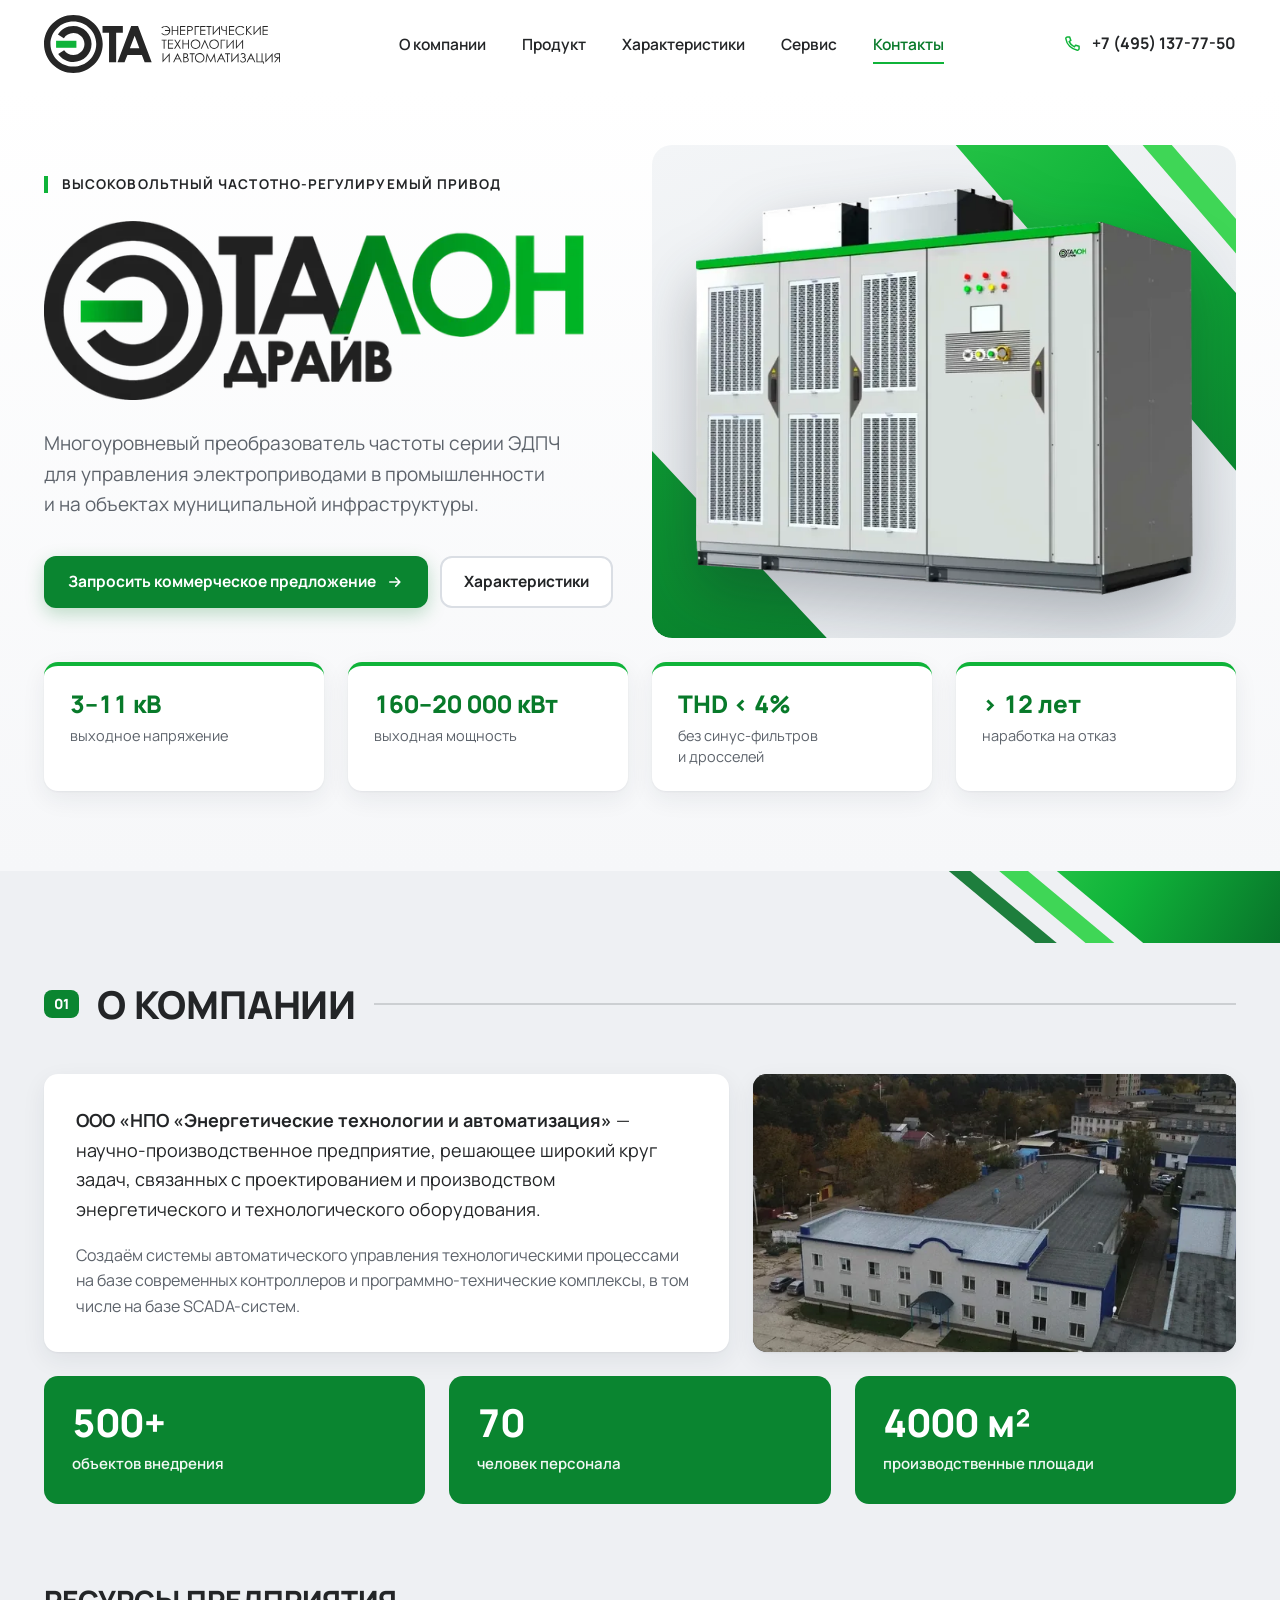
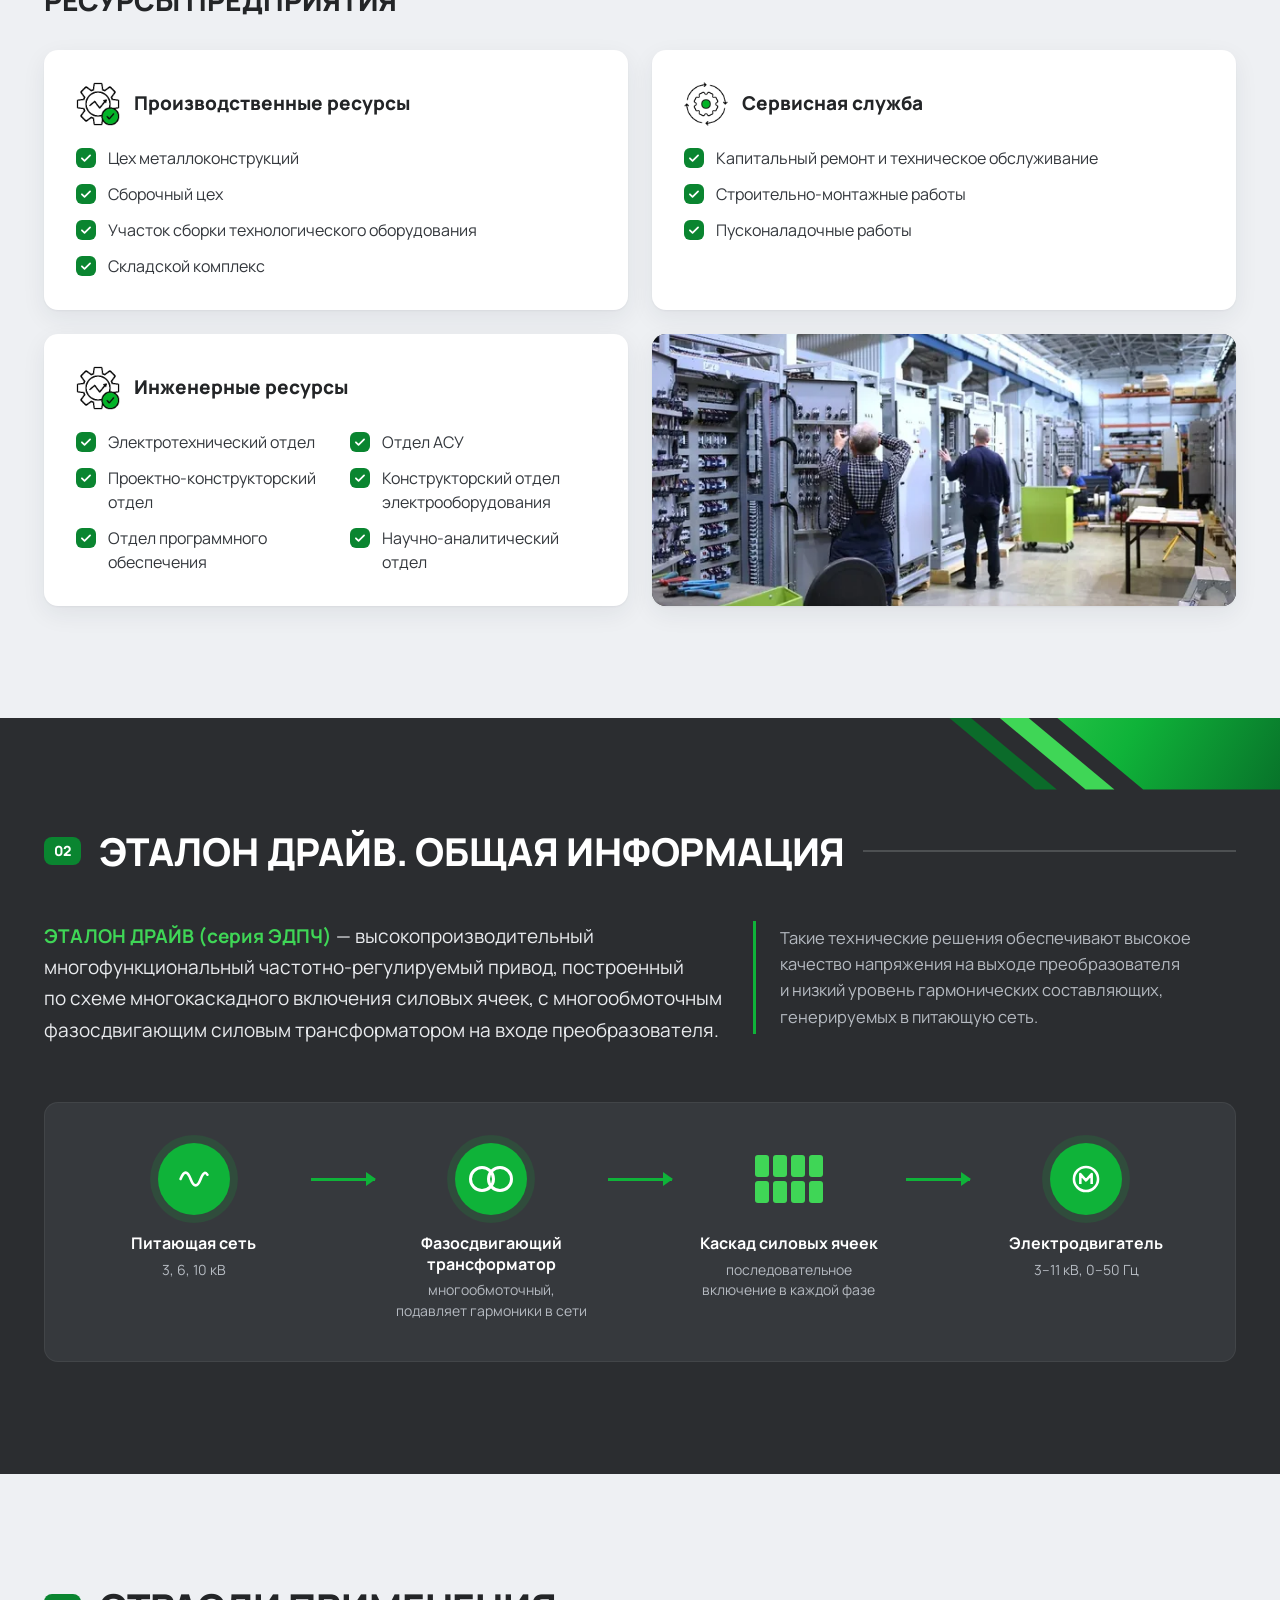
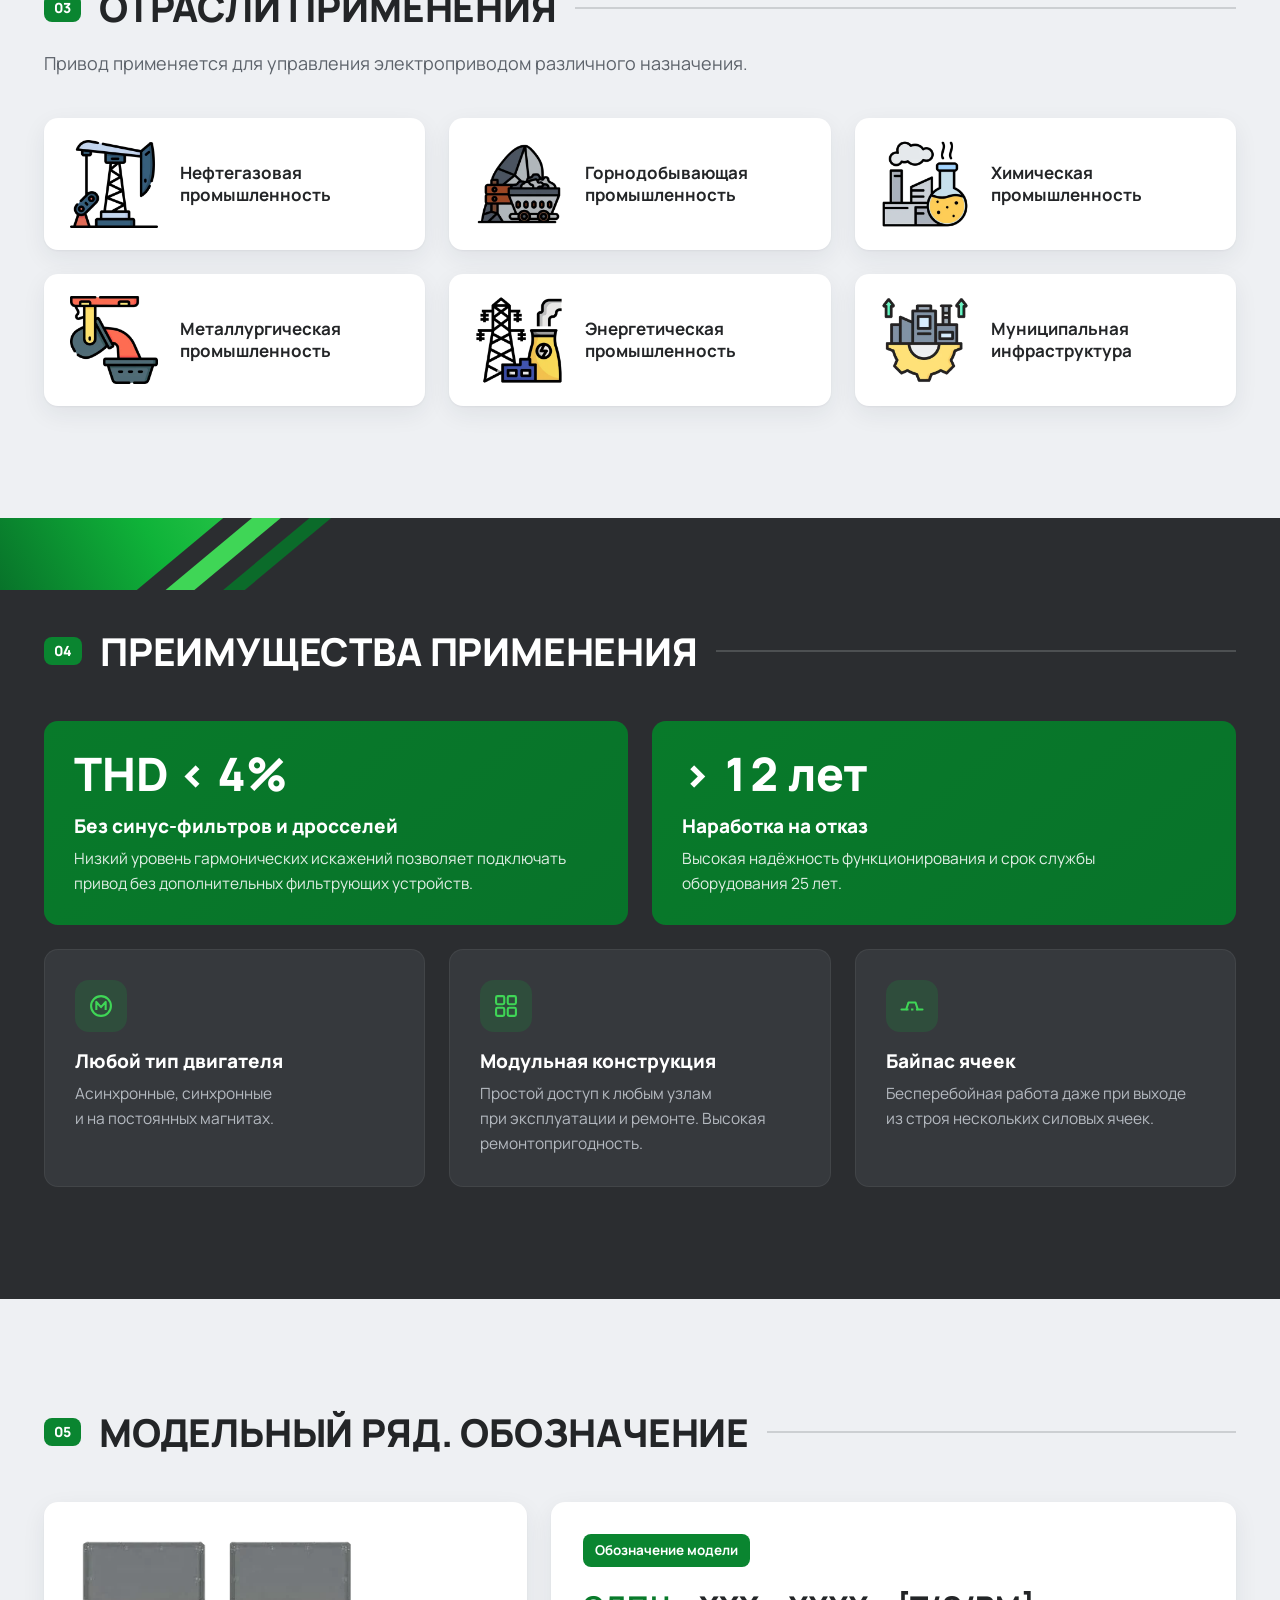
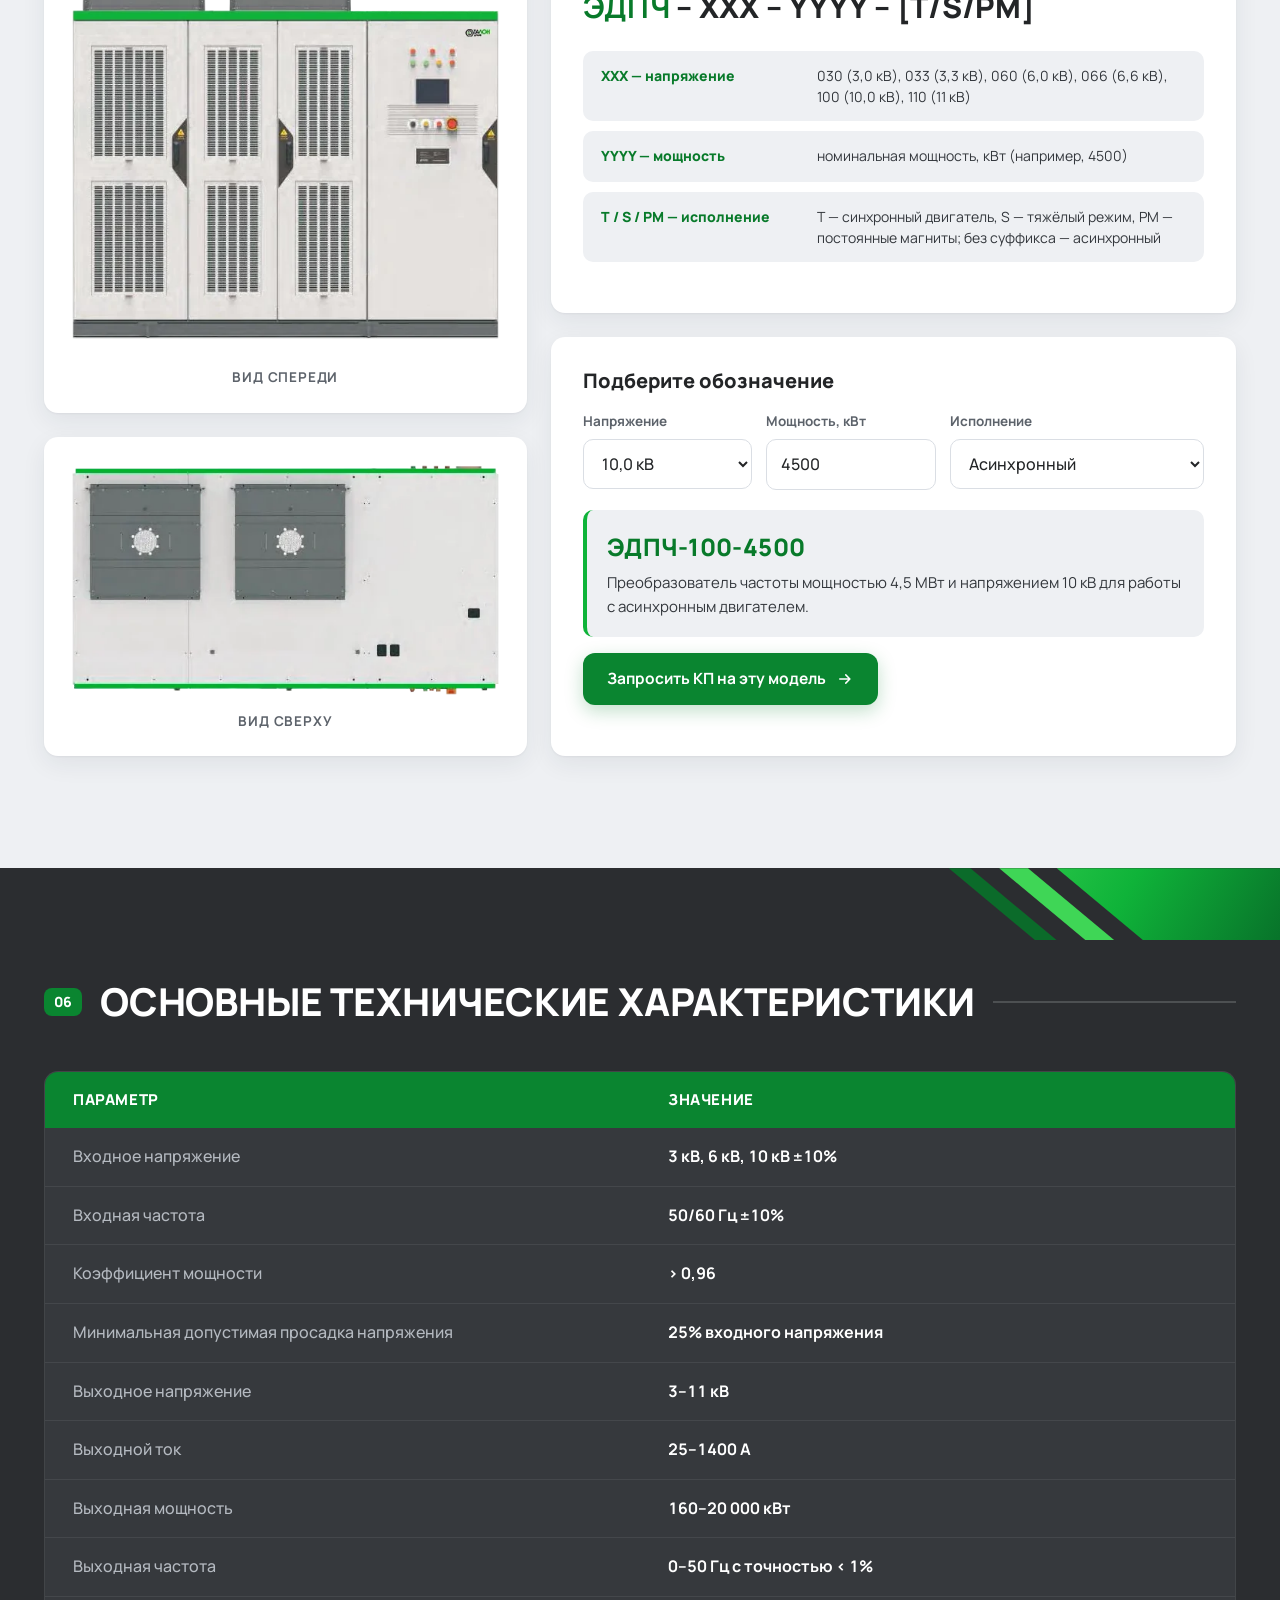
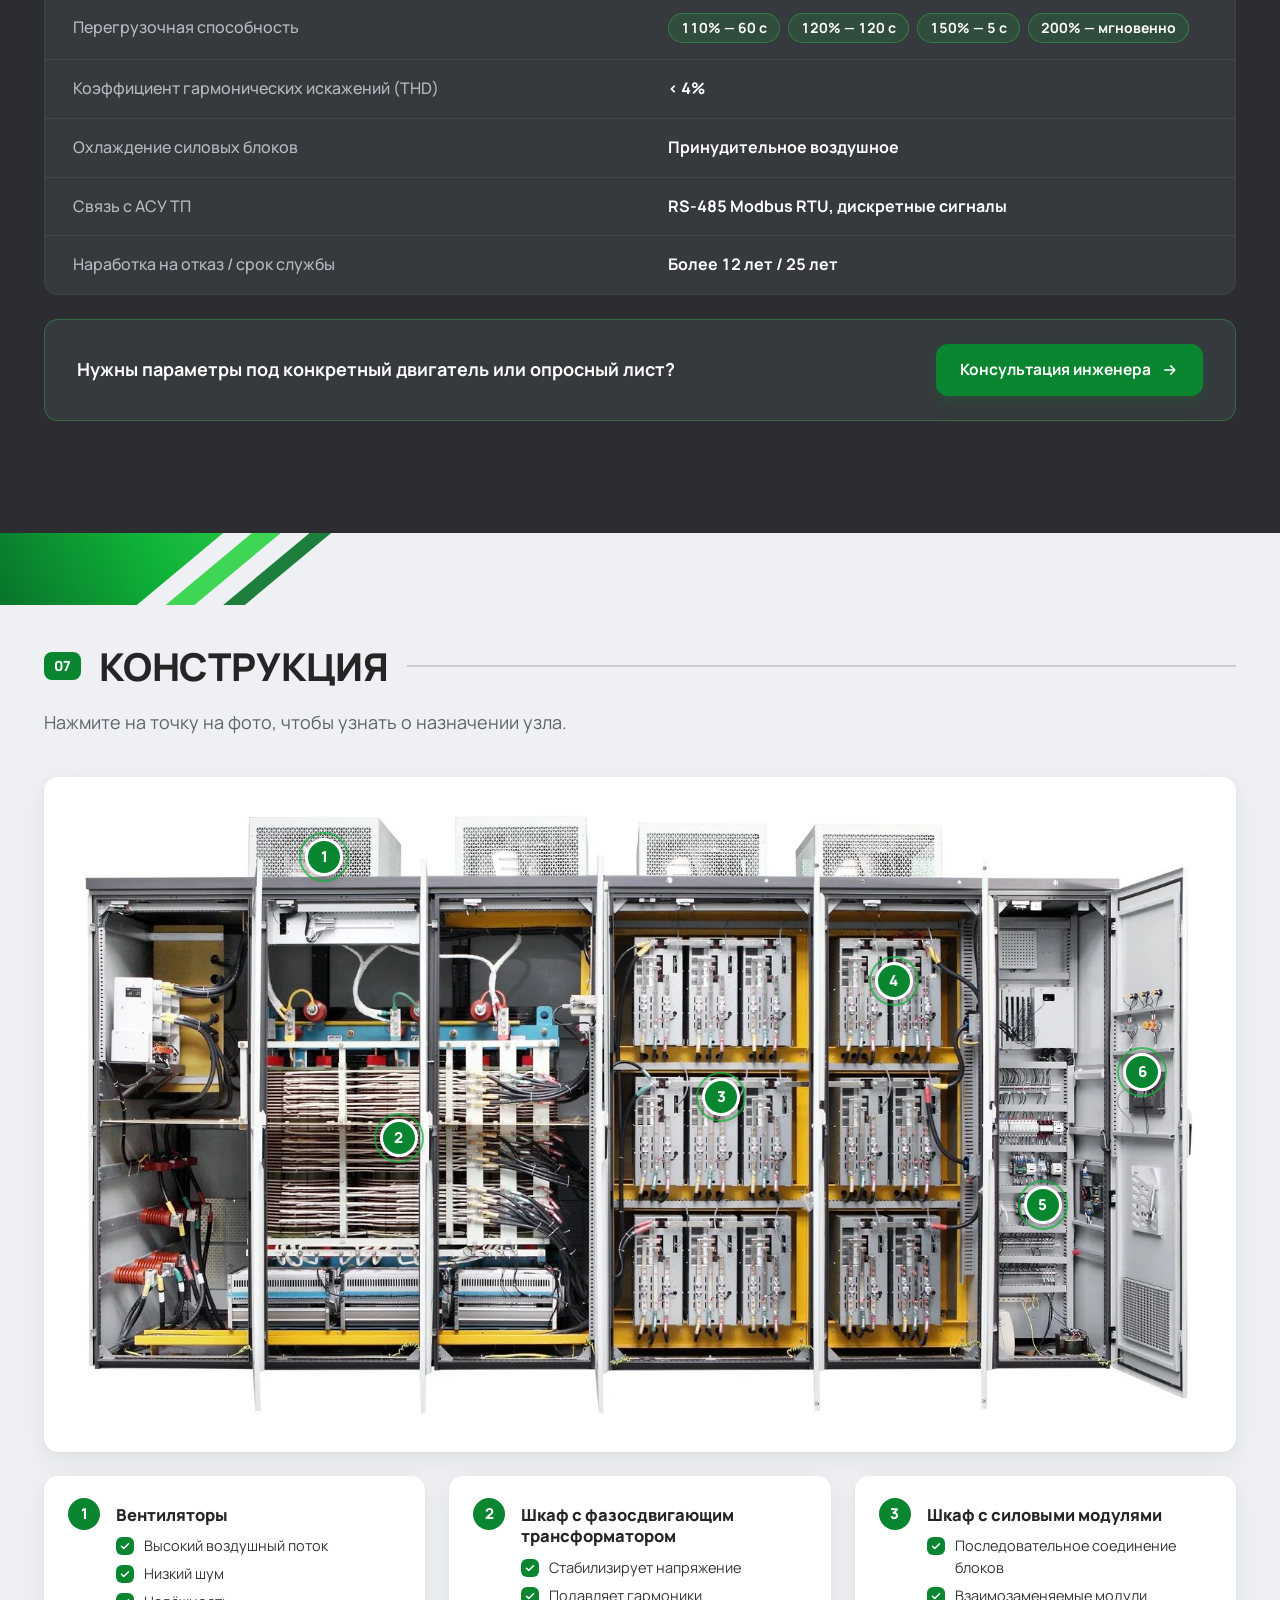
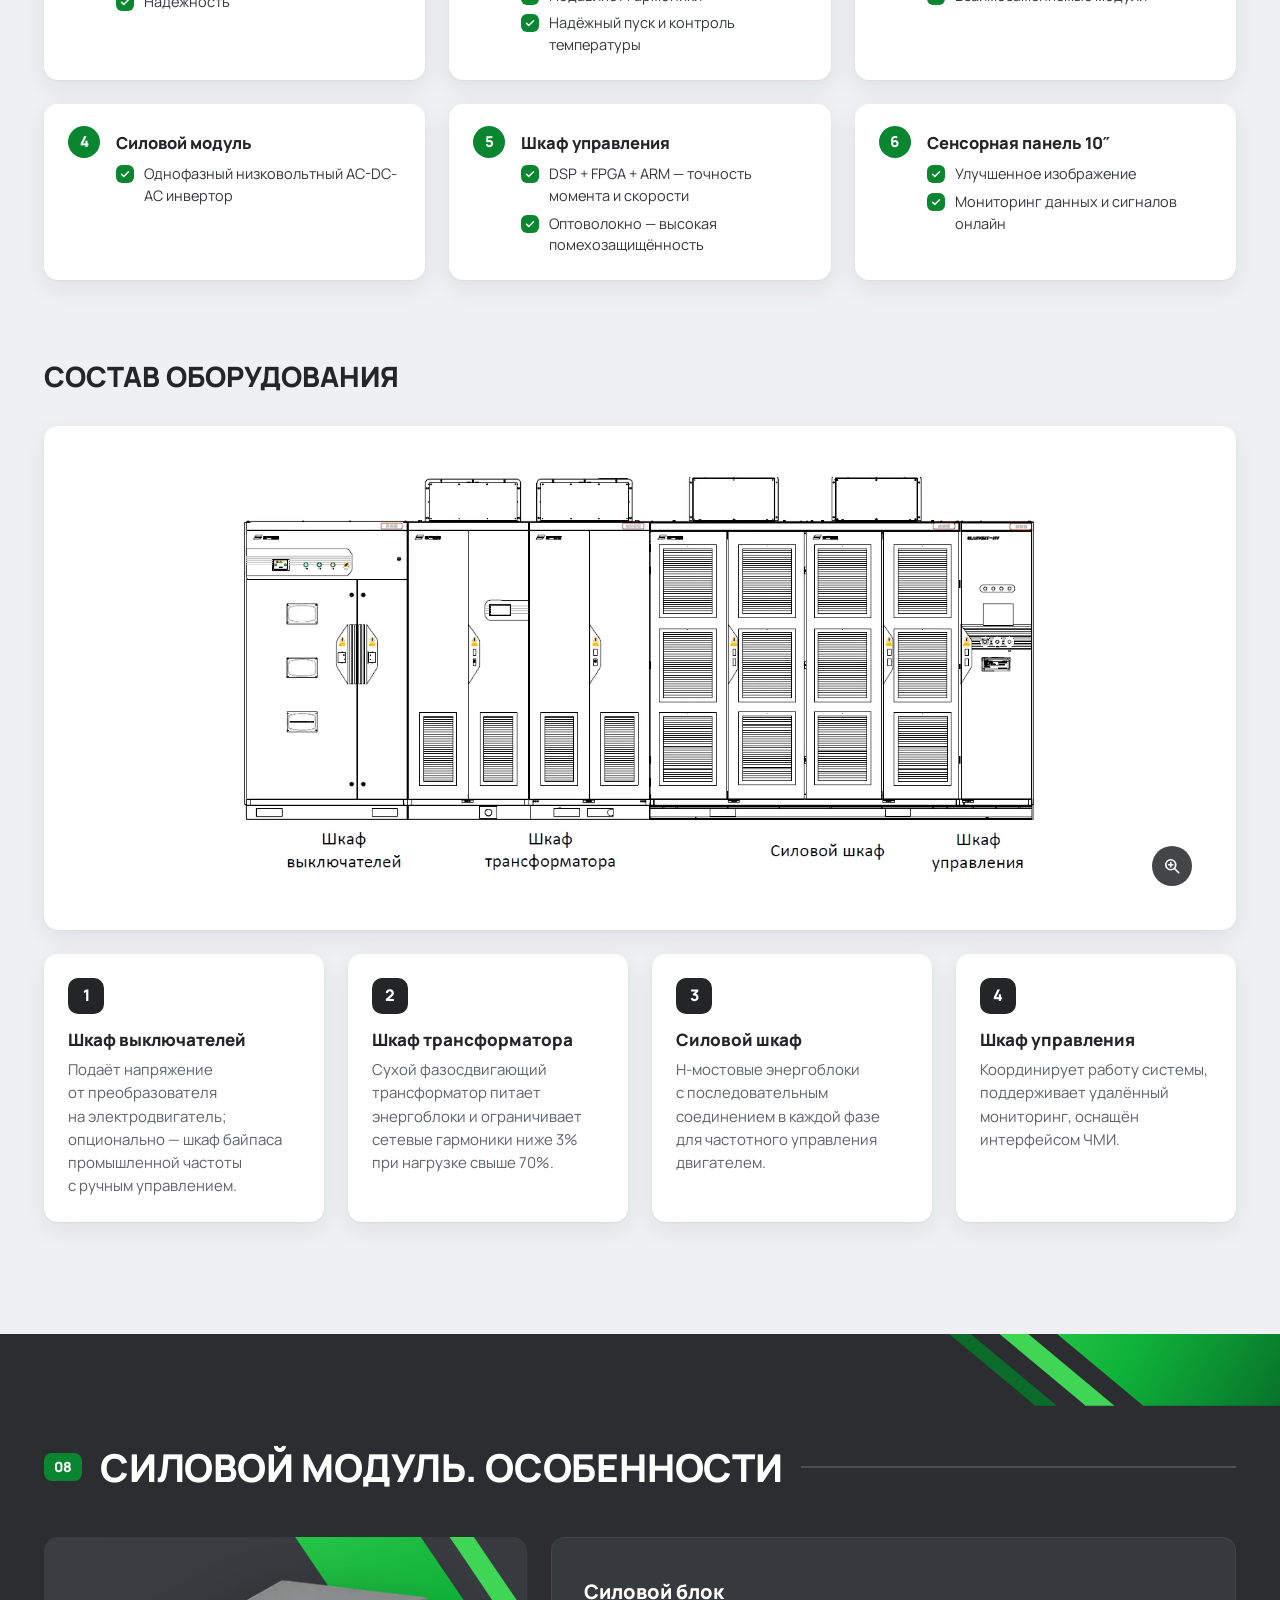
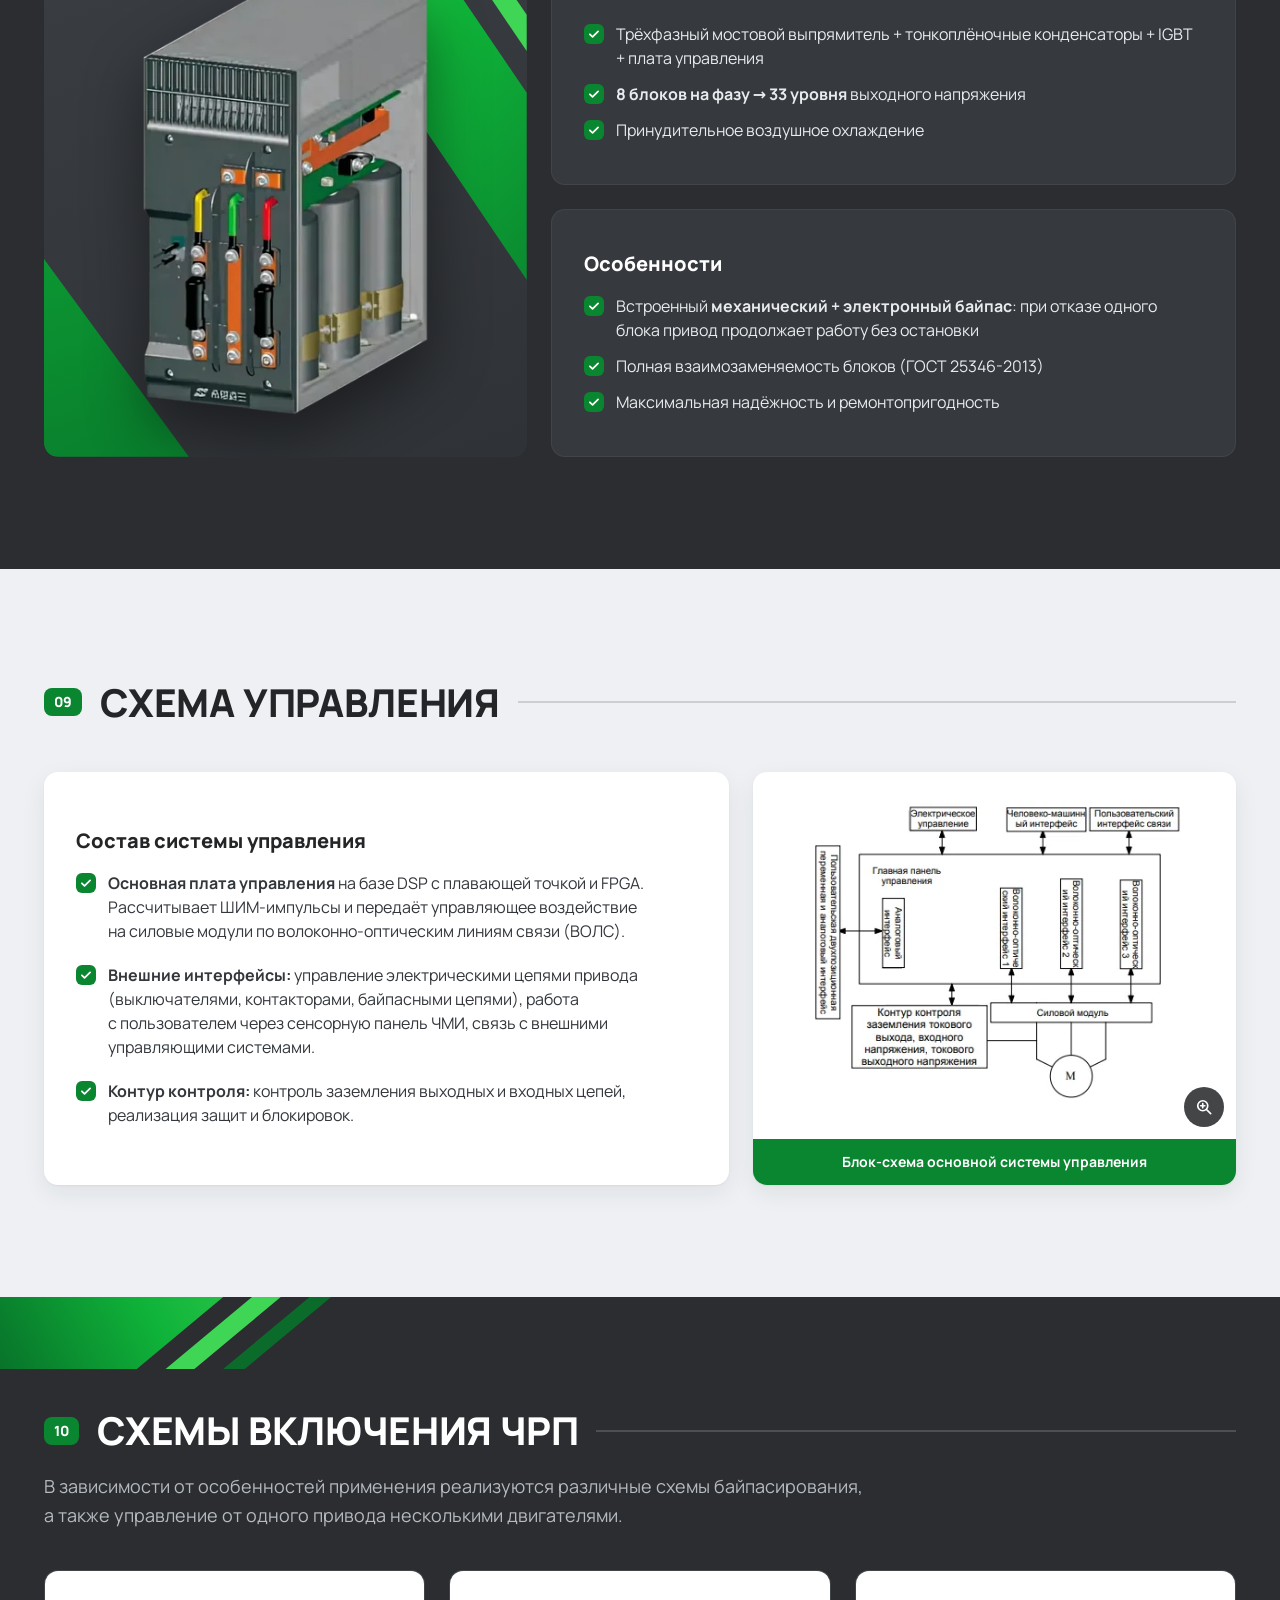
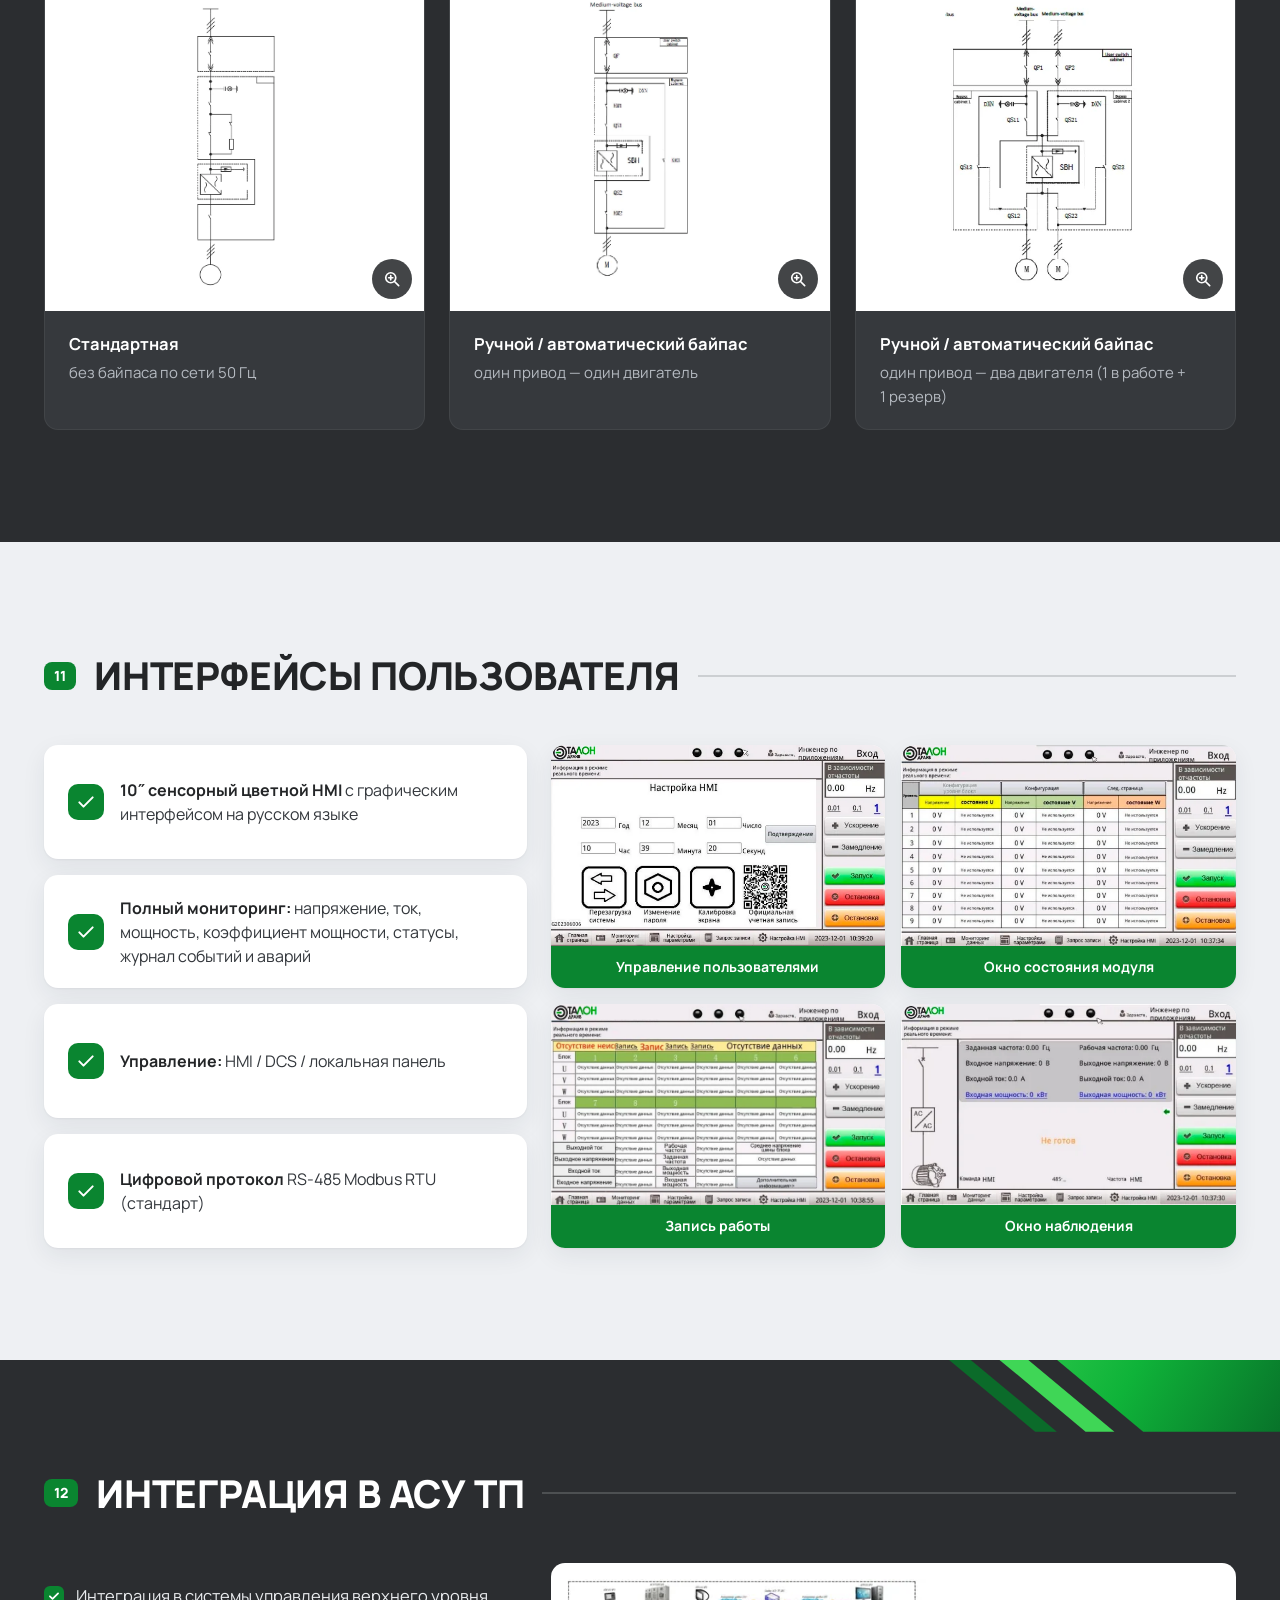
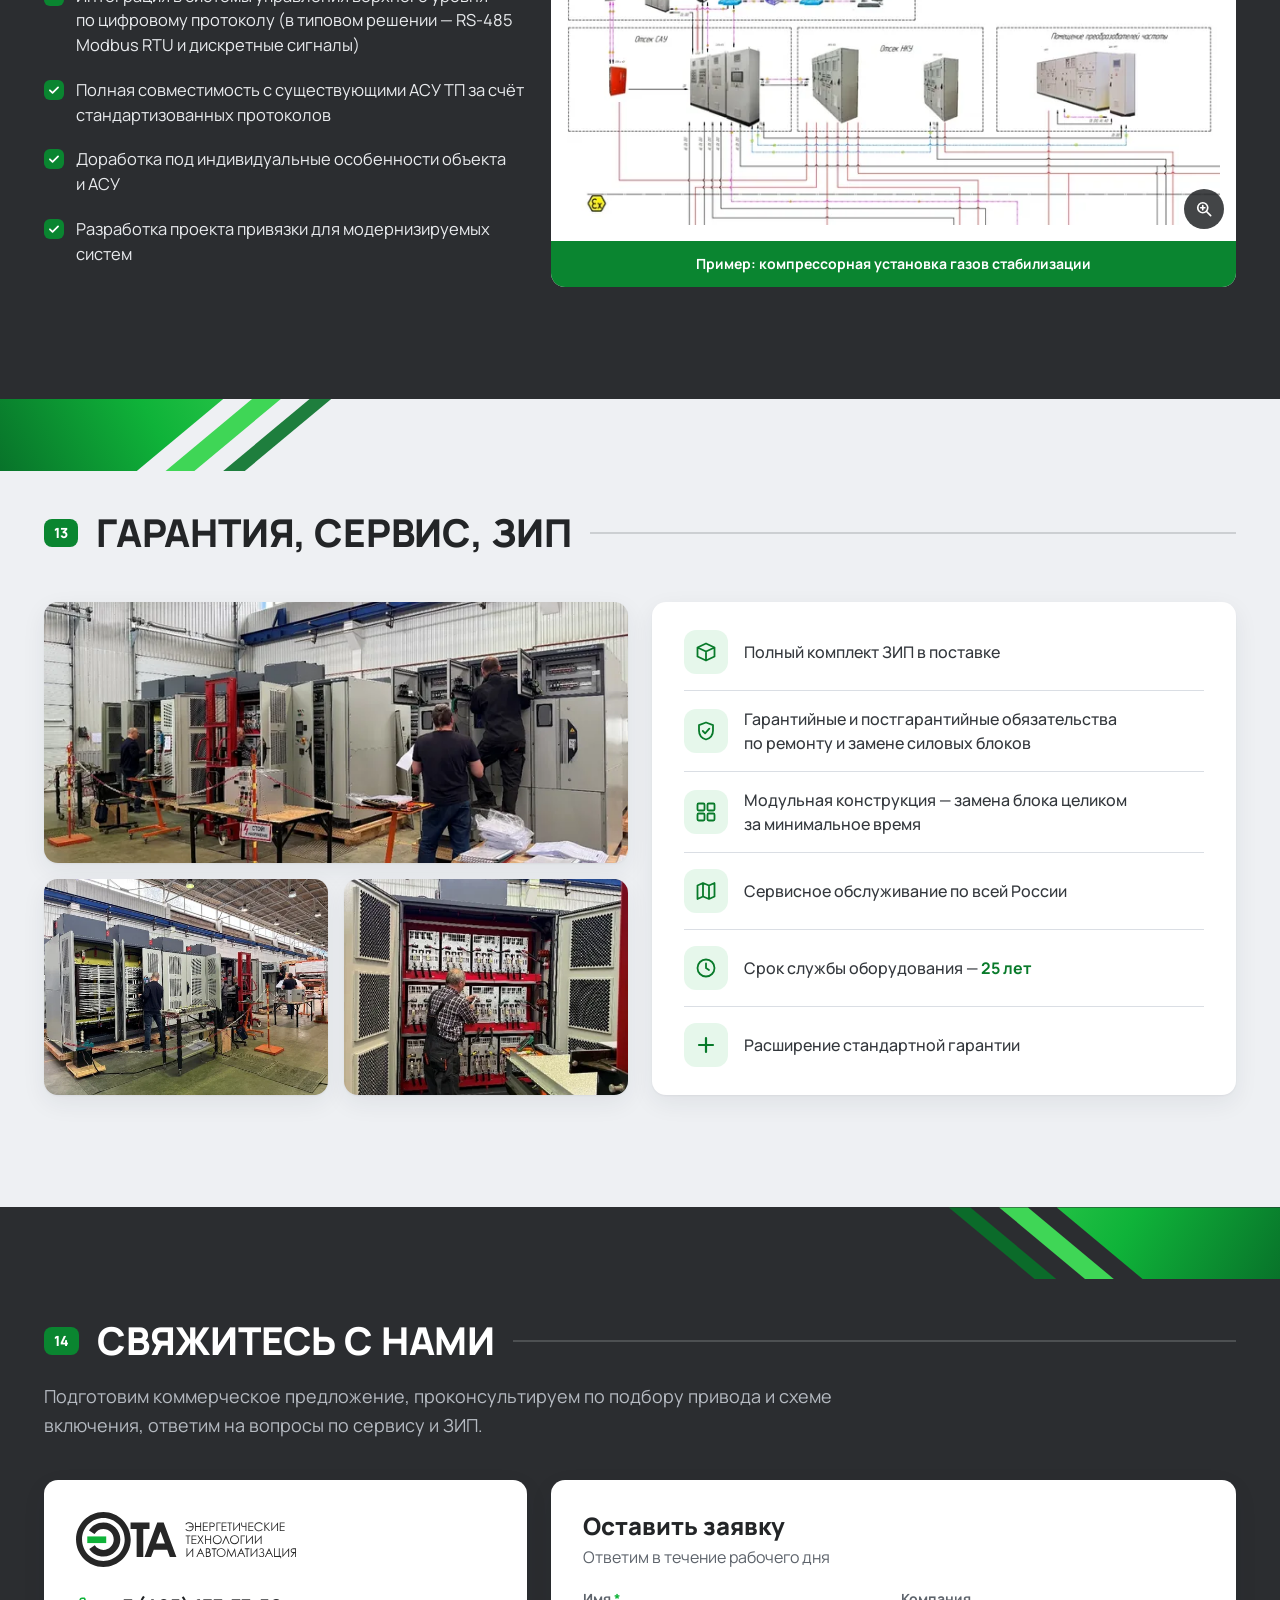
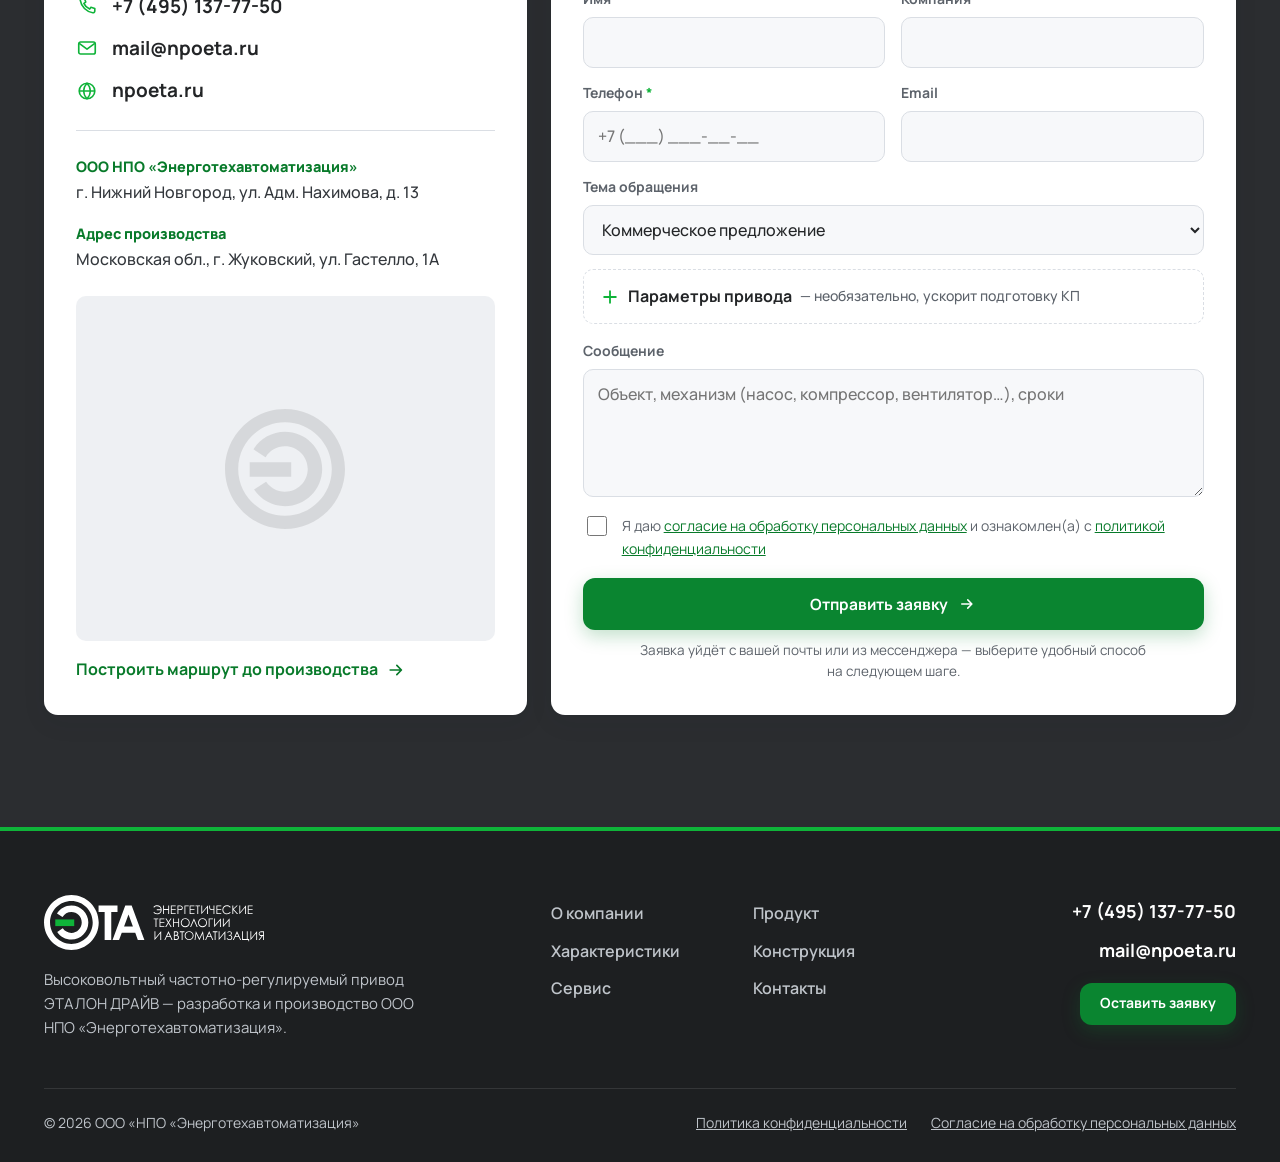
==== commit 65e5b486: "Футер, политика и согласие на обработку ПДн, переадресация на основной домен" ====
--- a/index.html
+++ b/index.html
@@ -3,19 +3,33 @@
 <head>
   <meta charset="utf-8">
   <meta name="viewport" content="width=device-width, initial-scale=1, viewport-fit=cover">
-  <title>ЭТАЛОН ДРАЙВ — высоковольтный частотно-регулируемый привод 3–11 кВ | НПО «ЭТА»</title>
-  <meta name="description" content="ЭТАЛОН ДРАЙВ (серия ЭДПЧ) — высоковольтный многоуровневый преобразователь частоты 3–11 кВ, 160–20 000 кВт, THD менее 4%. Производство, интеграция в АСУ ТП, сервис по всей России. ООО НПО «Энерготехавтоматизация».">
+  <title>Высоковольтный частотно-регулируемый привод 3–11 кВ — ЭТАЛОН ДРАЙВ</title>
+  <meta name="description" content="ЭТАЛОН ДРАЙВ (ЭДПЧ) — высоковольтный преобразователь частоты 3–11 кВ, 160–20 000 кВт, THD менее 4%. Собственное производство, интеграция в АСУ ТП, сервис по всей России.">
+  <meta name="robots" content="index, follow, max-image-preview:large">
+  <!-- DOMAIN.invalid — заменить на реальный домен во всех файлах (см. README) -->
+  <link rel="canonical" href="https://DOMAIN.invalid/">
   <meta name="theme-color" content="#ffffff">
+  <meta name="format-detection" content="telephone=no">
+
+  <link rel="icon" href="favicon.ico" sizes="48x48">
   <link rel="icon" href="assets/img/favicon.svg" type="image/svg+xml">
-
-  <!-- Open Graph: после публикации замените пути на абсолютные (https://ваш-домен/...) -->
+  <link rel="apple-touch-icon" href="assets/img/apple-touch-icon.png">
+  <link rel="manifest" href="site.webmanifest">
+
   <meta property="og:type" content="website">
   <meta property="og:locale" content="ru_RU">
-  <meta property="og:title" content="ЭТАЛОН ДРАЙВ — высоковольтный частотно-регулируемый привод">
-  <meta property="og:description" content="Преобразователь частоты 3–11 кВ, 160–20 000 кВт. Производство НПО «Энерготехавтоматизация».">
-  <meta property="og:image" content="assets/img/logo-etalon-drive.png">
-
-  <link rel="stylesheet" href="assets/css/style.css">
+  <meta property="og:site_name" content="ЭТАЛОН ДРАЙВ">
+  <meta property="og:url" content="https://DOMAIN.invalid/">
+  <meta property="og:title" content="ЭТАЛОН ДРАЙВ — высоковольтный частотно-регулируемый привод 3–11 кВ">
+  <meta property="og:description" content="Преобразователь частоты 3–11 кВ, 160–20 000 кВт, THD менее 4%. Производство НПО «Энерготехавтоматизация», сервис по всей России.">
+  <meta property="og:image" content="https://DOMAIN.invalid/assets/img/og-image.jpg">
+  <meta property="og:image:width" content="1200">
+  <meta property="og:image:height" content="630">
+  <meta property="og:image:alt" content="ЭТАЛОН ДРАЙВ — высоковольтный частотно-регулируемый привод">
+  <meta name="twitter:card" content="summary_large_image">
+
+  <link rel="preload" as="image" href="assets/img/product-hero.webp" imagesrcset="assets/img/product-hero-480.webp 480w, assets/img/product-hero-640.webp 640w, assets/img/product-hero.webp 887w" imagesizes="(max-width:720px) 90vw, (max-width:1024px) 520px, 504px" fetchpriority="high">
+  <link rel="stylesheet" href="assets/css/style.css?v=6">
 
   <script type="application/ld+json">
   {
@@ -27,6 +41,7 @@
         "name": "ООО НПО «Энерготехавтоматизация»",
         "alternateName": "НПО «Энергетические технологии и автоматизация»",
         "url": "https://npoeta.ru",
+        "logo": "https://DOMAIN.invalid/assets/img/icon-512.png",
         "email": "mail@npoeta.ru",
         "telephone": "+7 495 137-77-50",
         "address": {
@@ -34,13 +49,30 @@
           "addressCountry": "RU",
           "addressLocality": "Нижний Новгород",
           "streetAddress": "ул. Адмирала Нахимова, д. 13"
+        },
+        "contactPoint": {
+          "@type": "ContactPoint",
+          "contactType": "sales",
+          "telephone": "+7 495 137-77-50",
+          "email": "mail@npoeta.ru",
+          "areaServed": "RU",
+          "availableLanguage": "ru"
         }
+      },
+      {
+        "@type": "WebSite",
+        "@id": "#site",
+        "url": "https://DOMAIN.invalid/",
+        "name": "ЭТАЛОН ДРАЙВ",
+        "inLanguage": "ru",
+        "publisher": { "@id": "#org" }
       },
       {
         "@type": "Product",
         "name": "ЭТАЛОН ДРАЙВ (серия ЭДПЧ)",
         "category": "Высоковольтный частотно-регулируемый привод",
         "description": "Многоуровневый преобразователь частоты с каскадным включением силовых ячеек и фазосдвигающим трансформатором. Выходное напряжение 3–11 кВ, мощность 160–20 000 кВт, THD менее 4%.",
+        "image": "https://DOMAIN.invalid/assets/img/og-image.jpg",
         "brand": { "@type": "Brand", "name": "ЭТАЛОН ДРАЙВ" },
         "manufacturer": { "@id": "#org" }
       }
@@ -68,6 +100,8 @@
     <symbol id="i-clock" viewBox="0 0 24 24"><circle cx="12" cy="12" r="8.5" fill="none" stroke="currentColor" stroke-width="1.8"/><path d="M12 7.5V12l3 2" fill="none" stroke="currentColor" stroke-width="1.8" stroke-linecap="round"/></symbol>
     <symbol id="i-box" viewBox="0 0 24 24"><path d="M3.5 7.5L12 3.5l8.5 4v9L12 20.5l-8.5-4z M3.5 7.5L12 11.5l8.5-4M12 11.5v9" fill="none" stroke="currentColor" stroke-width="1.8" stroke-linejoin="round"/></symbol>
     <symbol id="i-map" viewBox="0 0 24 24"><path d="M3.5 6.5l5.5-2.5 6 2.5 5.5-2.5v13.5l-5.5 2.5-6-2.5-5.5 2.5z M9 4v13.5M15 6.5V20" fill="none" stroke="currentColor" stroke-width="1.8" stroke-linejoin="round"/></symbol>
+    <symbol id="i-copy" viewBox="0 0 24 24"><rect x="8.5" y="8.5" width="11" height="11" rx="2" fill="none" stroke="currentColor" stroke-width="1.8"/><path d="M15.5 8.5V6a1.5 1.5 0 0 0-1.5-1.5H6A1.5 1.5 0 0 0 4.5 6v8A1.5 1.5 0 0 0 6 15.5h2.5" fill="none" stroke="currentColor" stroke-width="1.8"/></symbol>
+    <symbol id="i-send" viewBox="0 0 24 24"><path d="M20.5 3.5l-17 7 6.5 2.5 2.5 6.5z M10 13l10.5-9.5" fill="none" stroke="currentColor" stroke-width="1.8" stroke-linejoin="round"/></symbol>
     <symbol id="i-plus" viewBox="0 0 24 24"><path d="M12 5v14M5 12h14" fill="none" stroke="currentColor" stroke-width="2.2" stroke-linecap="round"/></symbol>
   </defs>
 </svg>
@@ -88,7 +122,7 @@
       <a href="#contacts">Контакты</a>
       <div class="nav__mobile-extra">
         <a class="nav__phone" href="tel:+74951377750" data-goal="phone_click">+7 (495) 137-77-50</a>
-        <a class="btn btn--primary btn--block" href="#contacts" data-subject="Коммерческое предложение">Запросить КП</a>
+        <a class="btn btn--primary btn--block" href="#lead-form" data-subject="Коммерческое предложение">Запросить КП</a>
       </div>
     </nav>
     <div class="header__actions">
@@ -106,20 +140,19 @@
 <section class="hero">
   <div class="container hero__grid">
     <div class="hero__text">
-      <p class="eyebrow">Высоковольтный частотно-регулируемый привод</p>
       <h1 class="hero__title">
-        <img src="assets/img/logo-etalon-drive.webp" alt="ЭТАЛОН ДРАЙВ" width="900" height="298">
-        <span class="visually-hidden">ЭТАЛОН ДРАЙВ — высоковольтный частотно-регулируемый привод серии ЭДПЧ</span>
+        <span class="eyebrow">Высоковольтный частотно-регулируемый привод</span>
+        <img src="assets/img/logo-etalon-drive.webp" srcset="assets/img/logo-etalon-drive-360.webp 360w, assets/img/logo-etalon-drive-600.webp 600w, assets/img/logo-etalon-drive.webp 900w" sizes="(max-width:720px) 340px, (max-width:1024px) 480px, 540px" alt="ЭТАЛОН ДРАЙВ" width="900" height="298" fetchpriority="high">
       </h1>
       <p class="hero__lead">Многоуровневый преобразователь частоты серии ЭДПЧ для&nbsp;управления электроприводами в&nbsp;промышленности и&nbsp;на&nbsp;объектах муниципальной инфраструктуры.</p>
       <div class="hero__buttons">
-        <a class="btn btn--primary" href="#contacts" data-subject="Коммерческое предложение">Запросить коммерческое предложение <svg class="ico"><use href="#i-arrow"/></svg></a>
+        <a class="btn btn--primary" href="#lead-form" data-subject="Коммерческое предложение">Запросить коммерческое предложение <svg class="ico"><use href="#i-arrow"/></svg></a>
         <a class="btn btn--ghost" href="#specs">Характеристики</a>
       </div>
     </div>
     <div class="hero__stage">
       <div class="stripes" aria-hidden="true"><i></i><i></i><i></i></div>
-      <img src="assets/img/product-hero.webp" alt="Шкафы преобразователя частоты ЭТАЛОН ДРАЙВ" width="887" height="728" fetchpriority="high">
+      <img src="assets/img/product-hero.webp" srcset="assets/img/product-hero-480.webp 480w, assets/img/product-hero-640.webp 640w, assets/img/product-hero.webp 887w" sizes="(max-width:720px) 90vw, (max-width:1024px) 520px, 504px" alt="Высоковольтный преобразователь частоты ЭТАЛОН ДРАЙВ — внешний вид шкафов" width="887" height="728" fetchpriority="high">
     </div>
   </div>
   <div class="container">
@@ -147,7 +180,7 @@
         <p>Создаём системы автоматического управления технологическими процессами на&nbsp;базе современных контроллеров и&nbsp;программно-технические комплексы, в&nbsp;том числе на&nbsp;базе SCADA-систем.</p>
       </div>
       <figure class="photo about__photo">
-        <img src="assets/img/company-building.webp" alt="Производственная площадка компании" width="1200" height="675" loading="lazy">
+        <img src="assets/img/company-building.webp" srcset="assets/img/company-building-640.webp 640w, assets/img/company-building-800.webp 800w, assets/img/company-building.webp 1200w" sizes="(max-width:1024px) 100vw, 480px" alt="Производственная площадка компании" width="1200" height="675" loading="lazy">
       </figure>
     </div>
 
@@ -188,7 +221,7 @@
         </ul>
       </article>
       <figure class="photo res-photo">
-        <img src="assets/img/workshop.webp" alt="Сборочный цех: монтаж шкафов управления" width="1006" height="670" loading="lazy">
+        <img src="assets/img/workshop.webp" srcset="assets/img/workshop-640.webp 640w, assets/img/workshop.webp 1006w" sizes="(max-width:1024px) 100vw, 584px" alt="Сборочный цех: монтаж шкафов управления" width="1006" height="670" loading="lazy">
       </figure>
     </div>
   </div>
@@ -345,7 +378,7 @@
             <span class="configurator__desc">Преобразователь частоты мощностью 4,5&nbsp;МВт и&nbsp;напряжением 10&nbsp;кВ для&nbsp;работы с&nbsp;асинхронным двигателем.</span>
           </output>
           <p class="configurator__hint" hidden></p>
-          <a class="btn btn--primary" href="#contacts" id="cfg-request">Запросить КП на эту модель <svg class="ico"><use href="#i-arrow"/></svg></a>
+          <a class="btn btn--primary" href="#lead-form" id="cfg-request">Запросить КП на эту модель <svg class="ico"><use href="#i-arrow"/></svg></a>
         </form>
       </div>
     </div>
@@ -383,7 +416,7 @@
     </table>
     <div class="cta-strip">
       <p>Нужны параметры под&nbsp;конкретный двигатель или&nbsp;опросный лист?</p>
-      <a class="btn btn--primary" href="#contacts" data-subject="Техническая консультация">Консультация инженера <svg class="ico"><use href="#i-arrow"/></svg></a>
+      <a class="btn btn--primary" href="#lead-form" data-subject="Техническая консультация">Консультация инженера <svg class="ico"><use href="#i-arrow"/></svg></a>
     </div>
   </div>
 </section>
@@ -400,7 +433,7 @@
 
     <div class="card hotspots__media">
       <div class="hotspots__frame">
-        <img src="assets/img/construction.webp" alt="ЭТАЛОН ДРАЙВ с открытыми дверями шкафов" width="1550" height="850" loading="lazy">
+        <img src="assets/img/construction.webp" srcset="assets/img/construction-800.webp 800w, assets/img/construction.webp 1550w" sizes="(max-width:1240px) 100vw, 1144px" alt="ЭТАЛОН ДРАЙВ с открытыми дверями шкафов" width="1550" height="850" loading="lazy">
         <button class="hs" style="--x:22.4%;--y:9%" data-hs="0" aria-label="Вентиляторы">1</button>
         <button class="hs" style="--x:28.9%;--y:53.8%" data-hs="1" aria-label="Шкаф с фазосдвигающим трансформатором">2</button>
         <button class="hs" style="--x:57.1%;--y:47.2%" data-hs="2" aria-label="Шкаф с силовыми модулями">3</button>
@@ -445,7 +478,7 @@
     <div class="grid-module">
       <figure class="module__stage">
         <div class="stripes" aria-hidden="true"><i></i><i></i><i></i></div>
-        <img src="assets/img/power-module.webp" alt="Силовой модуль ЭТАЛОН ДРАЙВ" width="572" height="864" loading="lazy">
+        <img src="assets/img/power-module.webp" srcset="assets/img/power-module-320.webp 320w, assets/img/power-module.webp 572w" sizes="300px" alt="Силовой модуль ЭТАЛОН ДРАЙВ" width="572" height="864" loading="lazy">
       </figure>
       <div class="module__cards">
         <article class="card card--dark">
@@ -584,7 +617,7 @@
       </ul>
       <figure class="integration__pic">
         <button class="zoomable" type="button" data-zoom="assets/img/integration.webp" data-caption="Пример интеграции в систему управления компрессорной установки газов стабилизации">
-          <img src="assets/img/integration.webp" alt="Схема интеграции привода в систему управления компрессорной установки" width="1316" height="497" loading="lazy">
+          <img src="assets/img/integration.webp" srcset="assets/img/integration-700.webp 700w, assets/img/integration.webp 1316w" sizes="(max-width:1024px) 100vw, 680px" alt="Схема интеграции привода в систему управления компрессорной установки" width="1316" height="497" loading="lazy">
           <span class="zoomable__badge"><svg class="ico"><use href="#i-zoom"/></svg></span>
         </button>
         <figcaption class="green-cap">Пример: компрессорная установка газов стабилизации</figcaption>
@@ -603,9 +636,9 @@
     </div>
     <div class="grid-service">
       <div class="service__photos">
-        <img src="assets/img/service-2.webp" alt="Сборка и испытания шкафов на производстве" width="1300" height="975" loading="lazy">
-        <img src="assets/img/service-1.webp" alt="Монтаж оборудования" width="1000" height="747" loading="lazy">
-        <img src="assets/img/service-3.webp" alt="Обслуживание силовых модулей" width="578" height="770" loading="lazy">
+        <img src="assets/img/service-2.webp" srcset="assets/img/service-2-700.webp 700w, assets/img/service-2.webp 1300w" sizes="(max-width:1024px) 100vw, 584px" alt="Сборка и испытания шкафов на производстве" width="1300" height="975" loading="lazy">
+        <img src="assets/img/service-1.webp" srcset="assets/img/service-1-560.webp 560w, assets/img/service-1.webp 1000w" sizes="(max-width:1024px) 50vw, 284px" alt="Монтаж оборудования" width="1000" height="747" loading="lazy">
+        <img src="assets/img/service-3.webp" srcset="assets/img/service-3-400.webp 400w, assets/img/service-3.webp 578w" sizes="(max-width:1024px) 50vw, 284px" alt="Обслуживание силовых модулей" width="578" height="770" loading="lazy">
       </div>
       <ul class="card service__list">
         <li><span class="service__ico"><svg class="ico"><use href="#i-box"/></svg></span><span>Полный комплект ЗИП в&nbsp;поставке</span></li>
@@ -710,18 +743,19 @@
 
         <label class="field field--grow">
           <span>Сообщение</span>
-          <textarea name="message" rows="4" maxlength="3000" placeholder="Объект, механизм (насос, компрессор, вентилятор…), сроки"></textarea>
+          <textarea name="message" rows="4" maxlength="1500" placeholder="Объект, механизм (насос, компрессор, вентилятор…), сроки"></textarea>
         </label>
 
         <input class="hp" type="text" name="website" tabindex="-1" autocomplete="off" aria-hidden="true">
 
         <label class="consent">
           <input type="checkbox" name="consent" required>
-          <span>Я&nbsp;даю согласие на&nbsp;обработку персональных данных в&nbsp;соответствии с&nbsp;<a href="policy.html" target="_blank">политикой конфиденциальности</a></span>
+          <span>Я&nbsp;даю <a href="consent.html" target="_blank">согласие на&nbsp;обработку персональных данных</a> и&nbsp;ознакомлен(а) с&nbsp;<a href="policy.html" target="_blank">политикой конфиденциальности</a></span>
         </label>
         <small class="field__err consent__err">Необходимо согласие на обработку данных</small>
 
         <button class="btn btn--primary btn--block" type="submit">Отправить заявку <svg class="ico"><use href="#i-arrow"/></svg></button>
+        <p class="lead-form__note">Заявка уйдёт с&nbsp;вашей почты или из&nbsp;мессенджера — выберите удобный способ на&nbsp;следующем шаге.</p>
         <p class="form-status" role="status" aria-live="polite"></p>
       </form>
     </div>
@@ -734,7 +768,7 @@
 <footer class="footer">
   <div class="container footer__inner">
     <div class="footer__brand">
-      <img src="assets/img/logo-eta-white.svg" alt="ЭТА — Энергетические технологии и автоматизация" width="220" height="55">
+      <img src="assets/img/logo-eta-white.svg" alt="ЭТА — Энергетические технологии и автоматизация" width="220" height="55" loading="lazy">
       <p>Высоковольтный частотно-регулируемый привод ЭТАЛОН ДРАЙВ — разработка и&nbsp;производство ООО НПО «Энерготехавтоматизация».</p>
     </div>
     <nav class="footer__nav" aria-label="Разделы сайта">
@@ -748,20 +782,52 @@
     <div class="footer__contacts">
       <a href="tel:+74951377750" data-goal="phone_click">+7 (495) 137-77-50</a>
       <a href="mailto:mail@npoeta.ru" data-goal="email_click">mail@npoeta.ru</a>
-      <a class="btn btn--primary btn--sm" href="#contacts">Оставить заявку</a>
+      <a class="btn btn--primary btn--sm" href="#lead-form">Оставить заявку</a>
     </div>
   </div>
   <div class="container footer__bottom">
-    <span>© <span id="year">2026</span> ООО НПО «Энерготехавтоматизация»</span>
-    <a href="policy.html">Политика конфиденциальности</a>
+    <span>© <span id="year">2026</span> ООО «НПО «Энерготехавтоматизация»</span>
+    <span class="footer__legal"><a href="policy.html">Политика конфиденциальности</a><a href="consent.html">Согласие на обработку персональных данных</a></span>
   </div>
 </footer>
 
 <!-- Мобильная панель быстрой связи -->
 <div class="mobile-bar">
   <a href="tel:+74951377750" data-goal="phone_click"><svg class="ico"><use href="#i-phone"/></svg>Позвонить</a>
-  <a href="#contacts"><svg class="ico"><use href="#i-chat"/></svg>Оставить заявку</a>
+  <a href="#lead-form"><svg class="ico"><use href="#i-chat"/></svg>Оставить заявку</a>
 </div>
+
+<!-- Выбор способа отправки заявки -->
+<dialog class="send-dialog" id="send-dialog" aria-labelledby="send-title">
+  <div class="send-dialog__head">
+    <h3 id="send-title">Как отправить заявку?</h3>
+    <button class="send-dialog__close" type="button" aria-label="Закрыть">×</button>
+  </div>
+  <p class="send-dialog__sub">Заявка уже заполнена. Выберите, откуда её отправить, — останется нажать «Отправить» в&nbsp;почте или мессенджере.</p>
+
+  <div class="send-group" data-group="share" hidden>
+    <button class="send-opt send-opt--wide" type="button" data-channel="share">
+      <span class="send-opt__ico"><svg class="ico"><use href="#i-send"/></svg></span>
+      <span class="send-opt__txt"><b>Выбрать приложение</b><small>Telegram, MAX, WhatsApp, почта — что установлено на&nbsp;устройстве</small></span>
+    </button>
+  </div>
+
+  <div class="send-group" data-group="messengers" hidden>
+    <p class="send-group__title">Мессенджеры</p>
+    <div class="send-grid" id="send-messengers"></div>
+  </div>
+
+  <div class="send-group" data-group="mail">
+    <p class="send-group__title">Электронная почта</p>
+    <div class="send-grid" id="send-mail"></div>
+  </div>
+
+  <div class="send-copy">
+    <button class="btn btn--ghost btn--sm" type="button" data-channel="copy"><svg class="ico"><use href="#i-copy"/></svg>Скопировать текст заявки</button>
+    <span class="send-copy__ok" role="status" aria-live="polite"></span>
+  </div>
+  <p class="send-dialog__hint">Не получилось? Позвоните <a href="tel:+74951377750" data-goal="phone_click">+7&nbsp;(495)&nbsp;137-77-50</a> или напишите на&nbsp;<a href="mailto:mail@npoeta.ru" data-goal="email_click">mail@npoeta.ru</a>.</p>
+</dialog>
 
 <dialog class="lightbox" id="lightbox" aria-label="Просмотр изображения">
   <button class="lightbox__close" type="button" aria-label="Закрыть">×</button>
@@ -769,6 +835,6 @@
   <p class="lightbox__cap"></p>
 </dialog>
 
-<script src="assets/js/main.js" defer></script>
+<script src="assets/js/main.js?v=5" defer></script>
 </body>
 </html>
--- a/assets/css/style.css
+++ b/assets/css/style.css
@@ -19,7 +19,9 @@
 /* ---------- Токены ---------- */
 :root{
   --green:#0FB339;
-  --green-dark:#0C9A31;
+  --green-dark:#087A2A;
+  --green-ui:#0A8530;        /* зелёный для фона с белым текстом (контраст AA ≥ 4.5) */
+  --green-ui-hover:#08732A;
   --green-deep:#08732A;
   --green-light:#3FD656;
   --green-tint:rgba(15,179,57,.10);
@@ -67,7 +69,7 @@
 b,strong{font-weight:700}
 .ico{width:1.25em;height:1.25em;flex:none;display:inline-block;vertical-align:middle}
 .visually-hidden{position:absolute!important;width:1px;height:1px;overflow:hidden;clip:rect(0 0 0 0);white-space:nowrap}
-.skip-link{position:absolute;left:-999px;top:8px;z-index:300;background:var(--green);color:#fff;padding:10px 16px;border-radius:8px}
+.skip-link{position:absolute;left:-999px;top:8px;z-index:300;background:var(--green-ui);color:#fff;padding:10px 16px;border-radius:8px}
 .skip-link:focus{left:8px}
 :focus-visible{outline:3px solid var(--green-light);outline-offset:3px;border-radius:6px}
 .container{width:100%;max-width:var(--container);margin:0 auto;padding:0 var(--gutter);position:relative;z-index:1}
@@ -76,8 +78,8 @@
 /* ---------- Кнопки ---------- */
 .btn{display:inline-flex;align-items:center;justify-content:center;gap:10px;min-height:52px;padding:14px 22px;border-radius:12px;border:2px solid transparent;font-weight:700;font-size:15.5px;line-height:1.2;text-decoration:none;transition:background-color .2s,transform .15s,box-shadow .2s,color .2s,border-color .2s;text-align:center}
 .btn:active{transform:translateY(1px) scale(.99)}
-.btn--primary{background:var(--green);color:#fff;box-shadow:0 6px 18px rgba(15,179,57,.25)}
-.btn--primary:hover{background:var(--green-dark)}
+.btn--primary{background:var(--green-ui);color:#fff;box-shadow:0 6px 18px rgba(10,133,48,.25)}
+.btn--primary:hover{background:var(--green-ui-hover)}
 .btn--ghost{border-color:var(--line);color:var(--ink);background:#fff}
 .btn--ghost:hover{border-color:var(--ink)}
 .btn--sm{min-height:42px;padding:10px 18px;font-size:14px;white-space:nowrap}
@@ -129,6 +131,7 @@
 .hero__grid{display:grid;grid-template-columns:repeat(12,1fr);gap:var(--gap);align-items:stretch}
 .hero__text{grid-column:1 / span 6;display:flex;flex-direction:column;justify-content:center;padding:24px 0}
 .eyebrow{display:inline-flex;align-self:flex-start;font-weight:700;text-transform:uppercase;letter-spacing:.08em;font-size:13.5px;color:var(--ink);padding-left:14px;border-left:4px solid var(--green);margin-bottom:28px}
+.hero__title{display:flex;flex-direction:column;align-items:flex-start;font-size:inherit;line-height:1.3}
 .hero__title img{width:min(540px,100%)}
 .hero__lead{font-size:19px;line-height:1.6;color:var(--muted);max-width:34em;margin:28px 0 36px}
 .hero__buttons{display:flex;flex-wrap:wrap;gap:12px}
@@ -148,7 +151,7 @@
 
 .section-head{display:flex;align-items:center;gap:18px;margin-bottom:48px}
 .section-head::after{content:"";flex:1;min-width:40px;height:2px;background:currentColor;opacity:.18}
-.section-head__num{flex:none;font-weight:800;font-size:14px;color:#fff;background:var(--green);border-radius:8px;padding:7px 10px;line-height:1}
+.section-head__num{flex:none;font-weight:800;font-size:14px;color:#fff;background:var(--green-ui);border-radius:8px;padding:7px 10px;line-height:1}
 .section-title{font-weight:800;font-size:clamp(26px,3vw,40px);text-transform:uppercase;letter-spacing:-.005em;line-height:1.12}
 .section-lead{font-size:18px;color:var(--muted);max-width:46em;margin:-28px 0 40px}
 .section--dark .section-lead{color:var(--on-dark-muted)}
@@ -164,15 +167,15 @@
 
 .list-check li{position:relative;padding-left:32px;margin-bottom:12px;line-height:1.5}
 .list-check li:last-child{margin-bottom:0}
-.list-check li::before{content:"";position:absolute;left:0;top:2px;width:20px;height:20px;border-radius:6px;background:var(--green) url("data:image/svg+xml,%3Csvg xmlns='http://www.w3.org/2000/svg' viewBox='0 0 24 24'%3E%3Cpath d='M5 12.5l4.5 4.5L19 7.5' fill='none' stroke='white' stroke-width='3' stroke-linecap='round' stroke-linejoin='round'/%3E%3C/svg%3E") center/14px no-repeat}
+.list-check li::before{content:"";position:absolute;left:0;top:2px;width:20px;height:20px;border-radius:6px;background:var(--green-ui) url("data:image/svg+xml,%3Csvg xmlns='http://www.w3.org/2000/svg' viewBox='0 0 24 24'%3E%3Cpath d='M5 12.5l4.5 4.5L19 7.5' fill='none' stroke='white' stroke-width='3' stroke-linecap='round' stroke-linejoin='round'/%3E%3C/svg%3E") center/14px no-repeat}
 .list-check--spaced li{margin-bottom:20px}
 .list-check--sm li{font-size:14.5px;margin-bottom:6px;padding-left:28px}
 .list-check--sm li::before{width:18px;height:18px;background-size:12px;top:2px}
 .list-check--2col{display:grid;grid-template-columns:1fr 1fr;gap:12px 28px}
 .list-check--2col li{margin:0}
 
-.label{display:inline-block;background:var(--green);color:#fff;font-weight:700;font-size:13.5px;padding:6px 12px;border-radius:8px}
-.green-cap{background:var(--green);color:#fff;font-weight:700;font-size:14px;text-align:center;padding:12px 16px}
+.label{display:inline-block;background:var(--green-ui);color:#fff;font-weight:700;font-size:13.5px;padding:6px 12px;border-radius:8px}
+.green-cap{background:var(--green-ui);color:#fff;font-weight:700;font-size:14px;text-align:center;padding:12px 16px}
 
 /* ---------- О компании ---------- */
 .grid-about{display:grid;grid-template-columns:repeat(12,1fr);gap:var(--gap)}
@@ -180,7 +183,7 @@
 .about__text p:not(.lead-text){color:var(--muted)}
 .about__photo{grid-column:span 5}
 .stats{display:grid;grid-template-columns:repeat(3,1fr);gap:var(--gap);margin-top:var(--gap)}
-.stat{background:var(--green);color:#fff;border-radius:var(--radius);padding:28px;display:flex;flex-direction:column;gap:10px}
+.stat{background:var(--green-ui);color:#fff;border-radius:var(--radius);padding:28px;display:flex;flex-direction:column;gap:10px}
 .stat b{font-size:clamp(30px,3vw,42px);font-weight:800;line-height:1;font-variant-numeric:tabular-nums;white-space:nowrap}
 .stat span{font-size:15px;font-weight:600;opacity:.95}
 .grid-resources{display:grid;grid-template-columns:repeat(12,1fr);gap:var(--gap)}
@@ -236,7 +239,7 @@
 .pic-card figcaption{font-size:13.5px;font-weight:700;color:var(--muted);text-transform:uppercase;letter-spacing:.06em}
 .models__body{grid-column:span 7;display:grid;gap:var(--gap)}
 .code-card__code{margin:16px 0 20px;font-size:clamp(22px,2.4vw,30px);font-weight:800;color:var(--ink);letter-spacing:.01em}
-.code-card__code b{color:var(--green)}
+.code-card__code b{color:var(--green-dark)}
 .code-card__legend{display:grid;gap:10px;margin:0}
 .code-card__legend div{display:grid;grid-template-columns:200px 1fr;gap:16px;align-items:baseline;background:var(--light);border-radius:var(--radius-sm);padding:14px 18px}
 .code-card__legend dt{font-weight:800;color:var(--green-dark);font-size:14px}
@@ -253,7 +256,7 @@
 
 /* ---------- Характеристики ---------- */
 .spec-table{width:100%;border-collapse:separate;border-spacing:0;font-size:16px;border-radius:var(--radius);overflow:hidden;background:var(--graphite-2);border:1px solid rgba(255,255,255,.06)}
-.spec-table thead th{background:var(--green);color:#fff;text-align:left;padding:16px 28px;font-weight:800;font-size:15px;text-transform:uppercase;letter-spacing:.04em}
+.spec-table thead th{background:var(--green-ui);color:#fff;text-align:left;padding:16px 28px;font-weight:800;font-size:15px;text-transform:uppercase;letter-spacing:.04em}
 .spec-table tbody th,.spec-table tbody td{padding:16px 28px;text-align:left;vertical-align:middle;border-top:1px solid rgba(255,255,255,.07)}
 .spec-table tbody tr:first-child th,.spec-table tbody tr:first-child td{border-top:0}
 .spec-table tbody th{font-weight:500;color:var(--on-dark-muted);width:50%}
@@ -268,13 +271,13 @@
 .hotspots__media{padding:24px}
 .hotspots__frame{position:relative}
 .hotspots__frame img{width:100%}
-.hs{position:absolute;left:var(--x);top:var(--y);transform:translate(-50%,-50%);width:38px;height:38px;border-radius:50%;border:3px solid #fff;background:var(--green);color:#fff;font-weight:800;font-size:15px;display:grid;place-items:center;box-shadow:0 4px 12px rgba(0,0,0,.3);transition:transform .2s,background-color .2s;z-index:2}
+.hs{position:absolute;left:var(--x);top:var(--y);transform:translate(-50%,-50%);width:38px;height:38px;border-radius:50%;border:3px solid #fff;background:var(--green-ui);color:#fff;font-weight:800;font-size:15px;display:grid;place-items:center;box-shadow:0 4px 12px rgba(0,0,0,.3);transition:transform .2s,background-color .2s;z-index:2}
 .hs::before{content:"";position:absolute;inset:-9px;border-radius:50%;border:2px solid var(--green);opacity:.7;animation:pulse 2.2s infinite}
 .hs:hover,.hs.is-active{background:var(--ink);transform:translate(-50%,-50%) scale(1.12)}
 @keyframes pulse{0%{transform:scale(.8);opacity:.8}100%{transform:scale(1.5);opacity:0}}
 .grid-hs{display:grid;grid-template-columns:repeat(3,1fr);gap:var(--gap);margin-top:var(--gap);counter-reset:hs}
 .hs-item{background:#fff;border-radius:var(--radius);box-shadow:var(--shadow);padding:22px 22px 22px 70px;position:relative;cursor:pointer;border:2px solid transparent;transition:border-color .2s,box-shadow .2s}
-.hs-item::before{counter-increment:hs;content:counter(hs);position:absolute;left:22px;top:20px;width:32px;height:32px;border-radius:50%;background:var(--green);color:#fff;font-weight:800;font-size:15px;display:grid;place-items:center}
+.hs-item::before{counter-increment:hs;content:counter(hs);position:absolute;left:22px;top:20px;width:32px;height:32px;border-radius:50%;background:var(--green-ui);color:#fff;font-weight:800;font-size:15px;display:grid;place-items:center}
 .hs-item h3{font-size:16.5px;font-weight:800;margin-bottom:10px;line-height:1.3;padding-top:4px}
 .hs-item.is-active{border-color:var(--green);box-shadow:var(--shadow-hover)}
 .drawing{padding:32px}
@@ -288,7 +291,7 @@
 /* ---------- Увеличение изображений ---------- */
 .zoomable{position:relative;display:block;width:100%;padding:0;border:0;background:transparent;cursor:zoom-in}
 .zoomable__badge{position:absolute;right:12px;bottom:12px;width:40px;height:40px;border-radius:50%;background:rgba(35,37,39,.85);color:#fff;display:grid;place-items:center;transition:background-color .2s}
-.zoomable:hover .zoomable__badge{background:var(--green)}
+.zoomable:hover .zoomable__badge{background:var(--green-ui)}
 .lightbox{border:0;padding:0;background:transparent;max-width:min(1400px,94vw);max-height:92vh;overflow:visible}
 .lightbox::backdrop{background:rgba(20,22,24,.88)}
 .lightbox img{max-width:min(1400px,94vw);max-height:82vh;width:auto;background:#fff;border-radius:12px;margin:0 auto}
@@ -323,13 +326,13 @@
 .grid-hmi{display:grid;grid-template-columns:repeat(12,1fr);gap:var(--gap);align-items:stretch}
 .hmi__features{grid-column:span 5;display:grid;grid-auto-rows:1fr;gap:16px}
 .hmi__features li{display:flex;align-items:center;gap:16px;background:#fff;border-radius:var(--radius);box-shadow:var(--shadow);padding:20px 24px;line-height:1.5}
-.hmi__ico{flex:none;width:36px;height:36px;border-radius:10px;background:var(--green);color:#fff;display:grid;place-items:center}
+.hmi__ico{flex:none;width:36px;height:36px;border-radius:10px;background:var(--green-ui);color:#fff;display:grid;place-items:center}
 .hmi__ico .ico{width:20px;height:20px}
 .hmi__features b{color:var(--ink)}
 .hmi__gallery{grid-column:span 7;display:grid;grid-template-columns:1fr 1fr;gap:16px}
 .shot{background:#fff;border-radius:var(--radius);overflow:hidden;box-shadow:var(--shadow);display:flex;flex-direction:column}
 .shot img{width:100%;aspect-ratio:5/3;object-fit:cover;object-position:top}
-.shot figcaption{background:var(--green);color:#fff;text-align:center;font-weight:700;font-size:14px;padding:10px;margin-top:auto}
+.shot figcaption{background:var(--green-ui);color:#fff;text-align:center;font-weight:700;font-size:14px;padding:10px;margin-top:auto}
 
 /* ---------- Интеграция ---------- */
 .grid-integration{display:grid;grid-template-columns:repeat(12,1fr);gap:var(--gap);align-items:center}
@@ -364,7 +367,7 @@
 .contact-addr p:not(.contact-addr__title){margin:0;color:var(--text);font-weight:500}
 .socials{display:flex;flex-wrap:wrap;gap:10px}
 .socials a{display:inline-flex;align-items:center;gap:8px;padding:10px 14px;border-radius:10px;background:var(--light);text-decoration:none;font-weight:700;font-size:14px;transition:background-color .2s,color .2s}
-.socials a:hover{background:var(--green);color:#fff}
+.socials a:hover{background:var(--green-ui);color:#fff}
 .map{flex:1;min-height:220px;border-radius:var(--radius-sm);overflow:hidden;background:var(--light) url("../img/watermark.svg") center/120px no-repeat}
 .map iframe{width:100%;height:100%;min-height:220px;border:0;display:block}
 .map-link{display:inline-flex;align-items:center;gap:8px;font-weight:700;color:var(--green-dark);text-decoration:none;margin-top:-8px}
@@ -372,14 +375,14 @@
 
 .lead-form{grid-column:span 7;display:flex;flex-direction:column}
 .lead-form__title{font-size:24px;font-weight:800}
-.lead-form__sub{color:var(--muted);margin:6px 0 24px}
+.lead-form__sub{color:var(--muted);margin:4px 0 18px}
 .field-row{display:grid;grid-template-columns:1fr 1fr;gap:16px}
 .field-row--3{grid-template-columns:repeat(3,1fr)}
-.field{display:flex;flex-direction:column;gap:6px;margin-bottom:16px;font-size:14px;font-weight:700;color:var(--muted)}
+.field{display:flex;flex-direction:column;gap:6px;margin-bottom:14px;font-size:14px;font-weight:700;color:var(--muted)}
 .field i{color:var(--green);font-style:normal}
 .field input,.field select,.field textarea{background:#F7F8FA}
 .field input:focus,.field select:focus,.field textarea:focus{background:#fff}
-.field textarea{resize:vertical;min-height:120px}
+.field textarea{resize:vertical;min-height:96px}
 .field--grow{flex:1}
 .field--grow textarea{flex:1}
 .field__err{display:none;color:#B03A2E;font-weight:600;font-size:13px}
@@ -400,6 +403,37 @@
 .consent__err{margin-bottom:10px}
 .consent.is-invalid + .consent__err{display:block}
 .lead-form .btn--block{margin-top:12px}
+.lead-form__note{margin:10px 0 0;font-size:13.5px;color:var(--muted);text-align:center}
+
+/* ---------- Окно выбора способа отправки ---------- */
+.send-dialog{width:min(640px,calc(100vw - 32px));max-height:calc(100dvh - 32px);border:0;border-radius:var(--radius-lg);padding:28px;background:#fff;color:var(--text);box-shadow:0 30px 80px rgba(0,0,0,.35);overflow:auto}
+.send-dialog::backdrop{background:rgba(20,22,24,.6);backdrop-filter:blur(2px)}
+.send-dialog[open]{animation:dlg-in .22s ease-out}
+@keyframes dlg-in{from{opacity:0;transform:translateY(12px) scale(.98)}to{opacity:1;transform:none}}
+.send-dialog__head{display:flex;align-items:center;justify-content:space-between;gap:16px}
+.send-dialog__head h3{font-size:22px;font-weight:800;color:var(--ink)}
+.send-dialog__close{flex:none;width:40px;height:40px;border-radius:50%;border:0;background:var(--light);color:var(--ink);font-size:24px;line-height:1;transition:background-color .2s}
+.send-dialog__close:hover{background:var(--line)}
+.send-dialog__sub{color:var(--muted);margin:8px 0 20px;font-size:15px}
+.send-group{margin-bottom:20px}
+.send-group__title{font-size:13px;font-weight:800;text-transform:uppercase;letter-spacing:.06em;color:var(--muted);margin:0 0 10px}
+.send-grid{display:grid;grid-template-columns:1fr 1fr;gap:10px}
+.send-opt{display:flex;align-items:center;gap:12px;min-height:64px;padding:12px 14px;border:1.5px solid var(--line);border-radius:12px;background:#fff;text-decoration:none;color:var(--ink);text-align:left;font:inherit;cursor:pointer;transition:border-color .2s,box-shadow .2s,transform .15s}
+.send-opt:hover{border-color:var(--green);box-shadow:0 6px 18px rgba(15,179,57,.14)}
+.send-opt:active{transform:scale(.99)}
+.send-opt--wide{width:100%;border-color:var(--green);background:var(--green-tint)}
+.send-opt__ico{flex:none;width:40px;height:40px;border-radius:10px;background:var(--green-tint);color:var(--green-dark);display:grid;place-items:center}
+.send-opt--wide .send-opt__ico{background:var(--green-ui);color:#fff}
+.send-opt__ico .ico{width:22px;height:22px}
+.send-opt__txt{display:flex;flex-direction:column;min-width:0}
+.send-opt__txt b{font-size:15.5px;line-height:1.3}
+.send-opt__txt small{font-size:13px;color:var(--muted);line-height:1.35}
+.send-grid .send-opt:last-child:nth-child(odd){grid-column:1 / -1}
+.send-copy{display:flex;align-items:center;gap:14px;flex-wrap:wrap;border-top:1px solid var(--line);padding-top:18px}
+.send-copy .ico{width:18px;height:18px}
+.send-copy__ok{font-weight:700;color:var(--green-dark);font-size:14px}
+.send-dialog__hint{margin:14px 0 0;font-size:13.5px;color:var(--muted)}
+.send-dialog__hint a{color:var(--green-dark);font-weight:700;text-decoration:none;white-space:nowrap}
 .form-status{margin:14px 0 0;font-weight:700;font-size:15px}
 .form-status:empty{display:none}
 .form-status.is-ok{color:var(--green-dark)}
@@ -412,14 +446,20 @@
 .footer__brand{grid-column:span 5}
 .footer__brand img{width:220px;margin-bottom:18px}
 .footer__brand p{font-size:15px;max-width:400px}
-.footer__nav{grid-column:span 4;display:grid;grid-template-columns:1fr 1fr;gap:10px 24px;align-content:start}
+.footer__nav{grid-column:span 4;display:grid;grid-template-columns:1fr 1fr;gap:12px 24px;align-content:start;padding-top:6px}
 .footer__nav a{text-decoration:none;font-weight:600;transition:color .2s}
 .footer__nav a:hover,.footer__contacts a:not(.btn):hover{color:var(--green-light)}
-.footer__contacts{grid-column:span 3;display:flex;flex-direction:column;gap:10px;align-items:flex-start}
+.footer__contacts{grid-column:span 3;display:flex;flex-direction:column;gap:10px;align-items:flex-end;text-align:right;padding-top:2px}
 .footer__contacts a:not(.btn){color:#fff;font-size:18px;font-weight:700;text-decoration:none}
 .footer__contacts .btn{margin-top:8px}
-.footer__bottom{display:flex;justify-content:space-between;gap:12px 24px;flex-wrap:wrap;border-top:1px solid rgba(255,255,255,.1);margin-top:48px;padding-top:24px;font-size:14px}
-.footer__bottom a{color:#BFC4CA}
+.footer__bottom{display:flex;justify-content:space-between;align-items:center;gap:12px 24px;flex-wrap:wrap;margin-top:48px;padding-top:24px;font-size:14px}
+/* линия ровно по ширине контента (без отступов контейнера) */
+.footer__bottom::before{content:"";position:absolute;top:0;left:var(--gutter);right:var(--gutter);height:1px;background:rgba(255,255,255,.1)}
+.footer__bottom--plain{margin-top:0;padding-top:0}
+.footer__bottom--plain::before{display:none}
+.footer__legal{display:flex;flex-wrap:wrap;gap:8px 24px}
+.footer__bottom a{color:#BFC4CA;transition:color .2s}
+.footer__bottom a:hover{color:#fff}
 
 .mobile-bar{display:none}
 
@@ -467,6 +507,7 @@
   .hero__text{align-items:center;text-align:center;padding:0}
   .eyebrow{align-self:center;border-left:0;padding-left:0;margin-bottom:24px}
   .eyebrow::before{content:"";display:inline-block;width:24px;height:3px;background:var(--green);margin-right:12px;vertical-align:middle}
+  .hero__title{align-items:center}
   .hero__title img{margin:0 auto;width:min(480px,92%)}
   .hero__lead{margin:24px auto 32px}
   .hero__buttons{justify-content:center}
@@ -519,7 +560,8 @@
   .hero__stage{aspect-ratio:4/3;padding:20px;margin-top:8px}
   .kpis{gap:12px}
   .kpi{padding:18px 16px}
-  .kpi b{font-size:20px;white-space:normal}
+  .kpi b{font-size:clamp(17px,5vw,20px);white-space:nowrap}
+  .kpi{display:flex;flex-direction:column}
   .kpi span{font-size:13.5px}
 
   .section-head{margin-bottom:32px;gap:12px}
@@ -532,8 +574,9 @@
 
   .stats{grid-template-columns:1fr;gap:12px}
   .stat{padding:20px 22px}
-  .stat{flex-direction:row;align-items:baseline;gap:14px}
+  .stat{display:grid;grid-template-columns:minmax(112px,36%) 1fr;align-items:center;gap:16px;padding:20px 22px}
   .stat b{font-size:30px}
+  .stat span{font-size:15px;line-height:1.35}
   .about__photo,.res-photo{min-height:220px}
   .list-check--2col{grid-template-columns:1fr}
 
@@ -599,9 +642,16 @@
 
   .footer{padding:48px 0 24px}
   .footer__nav,.footer__contacts{grid-column:1 / -1}
-  .footer__bottom{flex-direction:column;margin-top:32px}
-
+  .footer__contacts{align-items:flex-start;text-align:left}
+  .footer__legal{flex-direction:column;gap:8px}
+  .footer__bottom{flex-direction:column;align-items:flex-start;margin-top:32px}
+
+  .send-dialog{width:100vw;max-width:100vw;max-height:88dvh;margin:auto 0 0;border-radius:20px 20px 0 0;padding:22px 16px calc(20px + env(safe-area-inset-bottom))}
+  .send-dialog[open]{animation:sheet-in .25s ease-out}
+  @keyframes sheet-in{from{transform:translateY(40px);opacity:.6}to{transform:none;opacity:1}}
+  .send-grid{grid-template-columns:1fr}
+  .send-dialog__head h3{font-size:20px}
   .mobile-bar{display:grid;grid-template-columns:1fr 1fr;position:fixed;left:0;right:0;bottom:0;z-index:90;background:var(--ink);padding-bottom:env(safe-area-inset-bottom)}
   .mobile-bar a{display:flex;align-items:center;justify-content:center;gap:8px;min-height:60px;padding:0 10px;color:#fff;text-decoration:none;font-weight:700;font-size:15px}
-  .mobile-bar a:first-child{background:var(--green)}
+  .mobile-bar a:first-child{background:var(--green-ui)}
 }
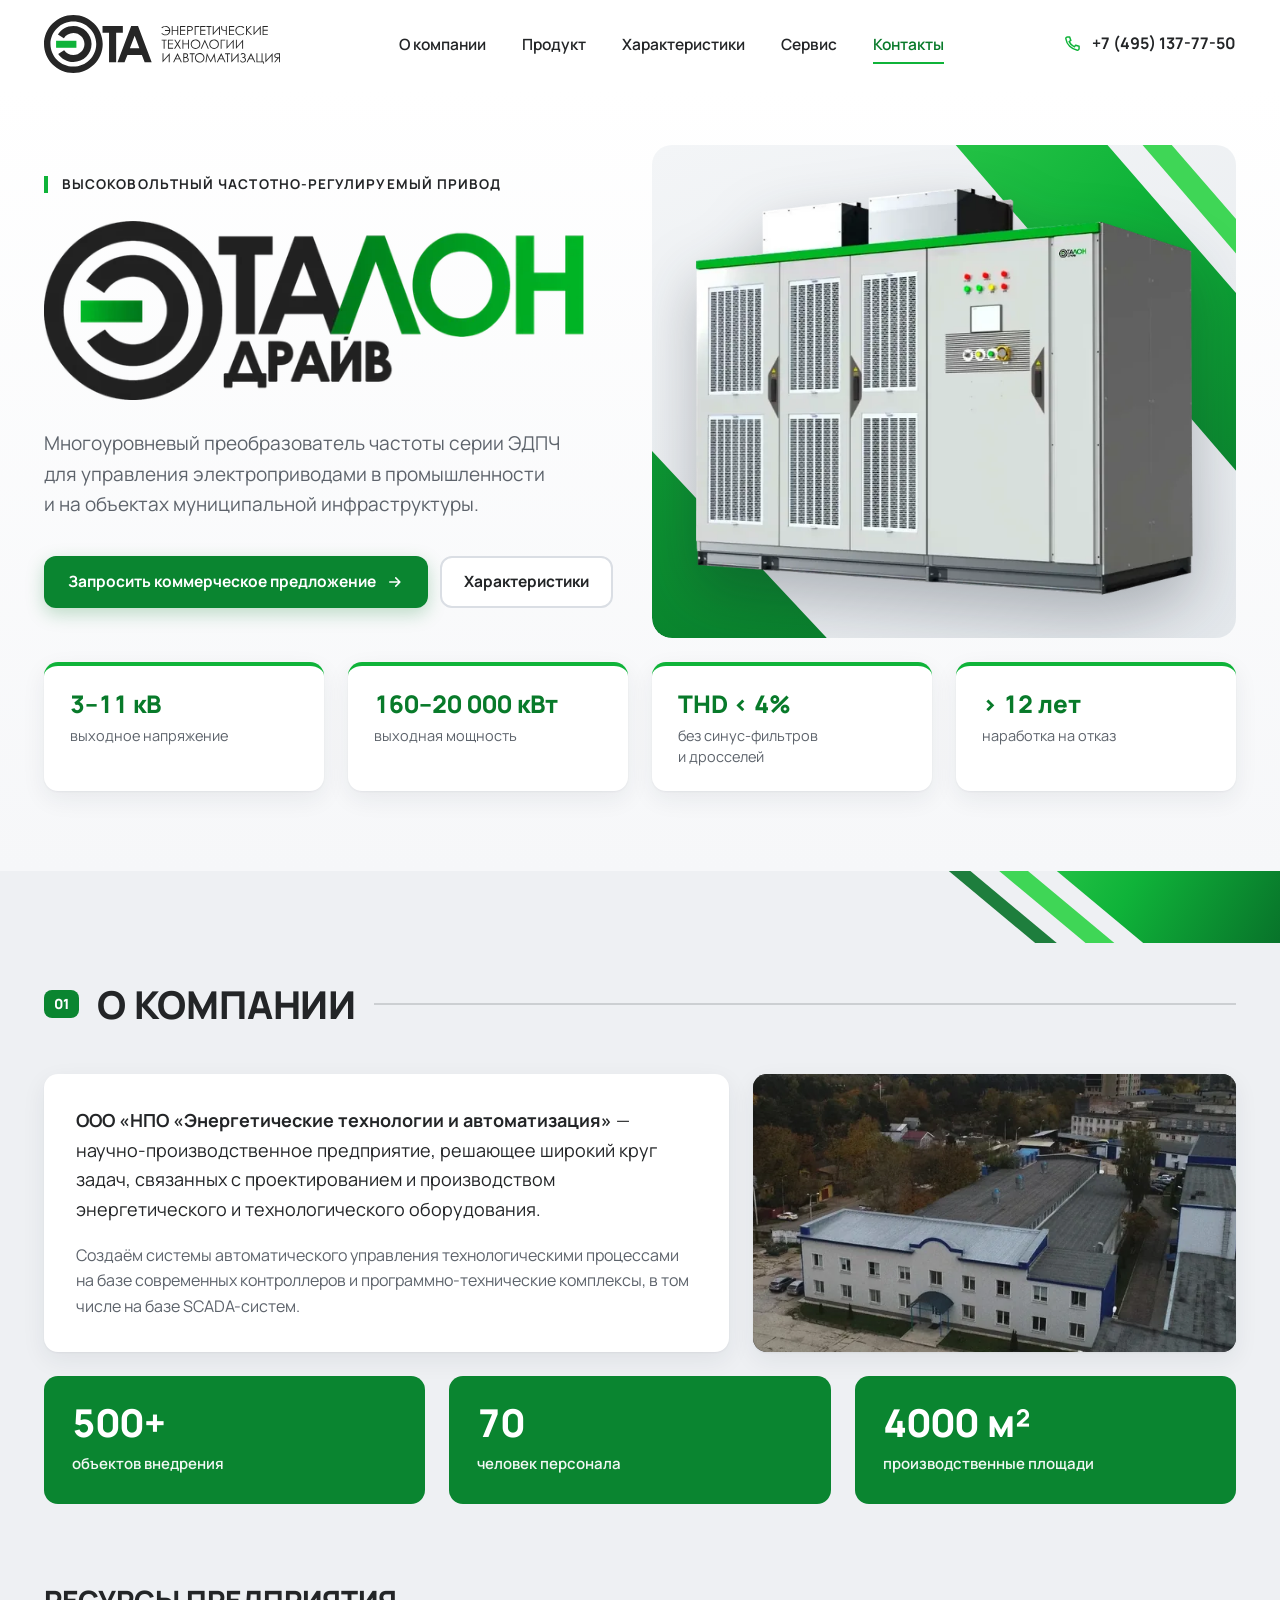
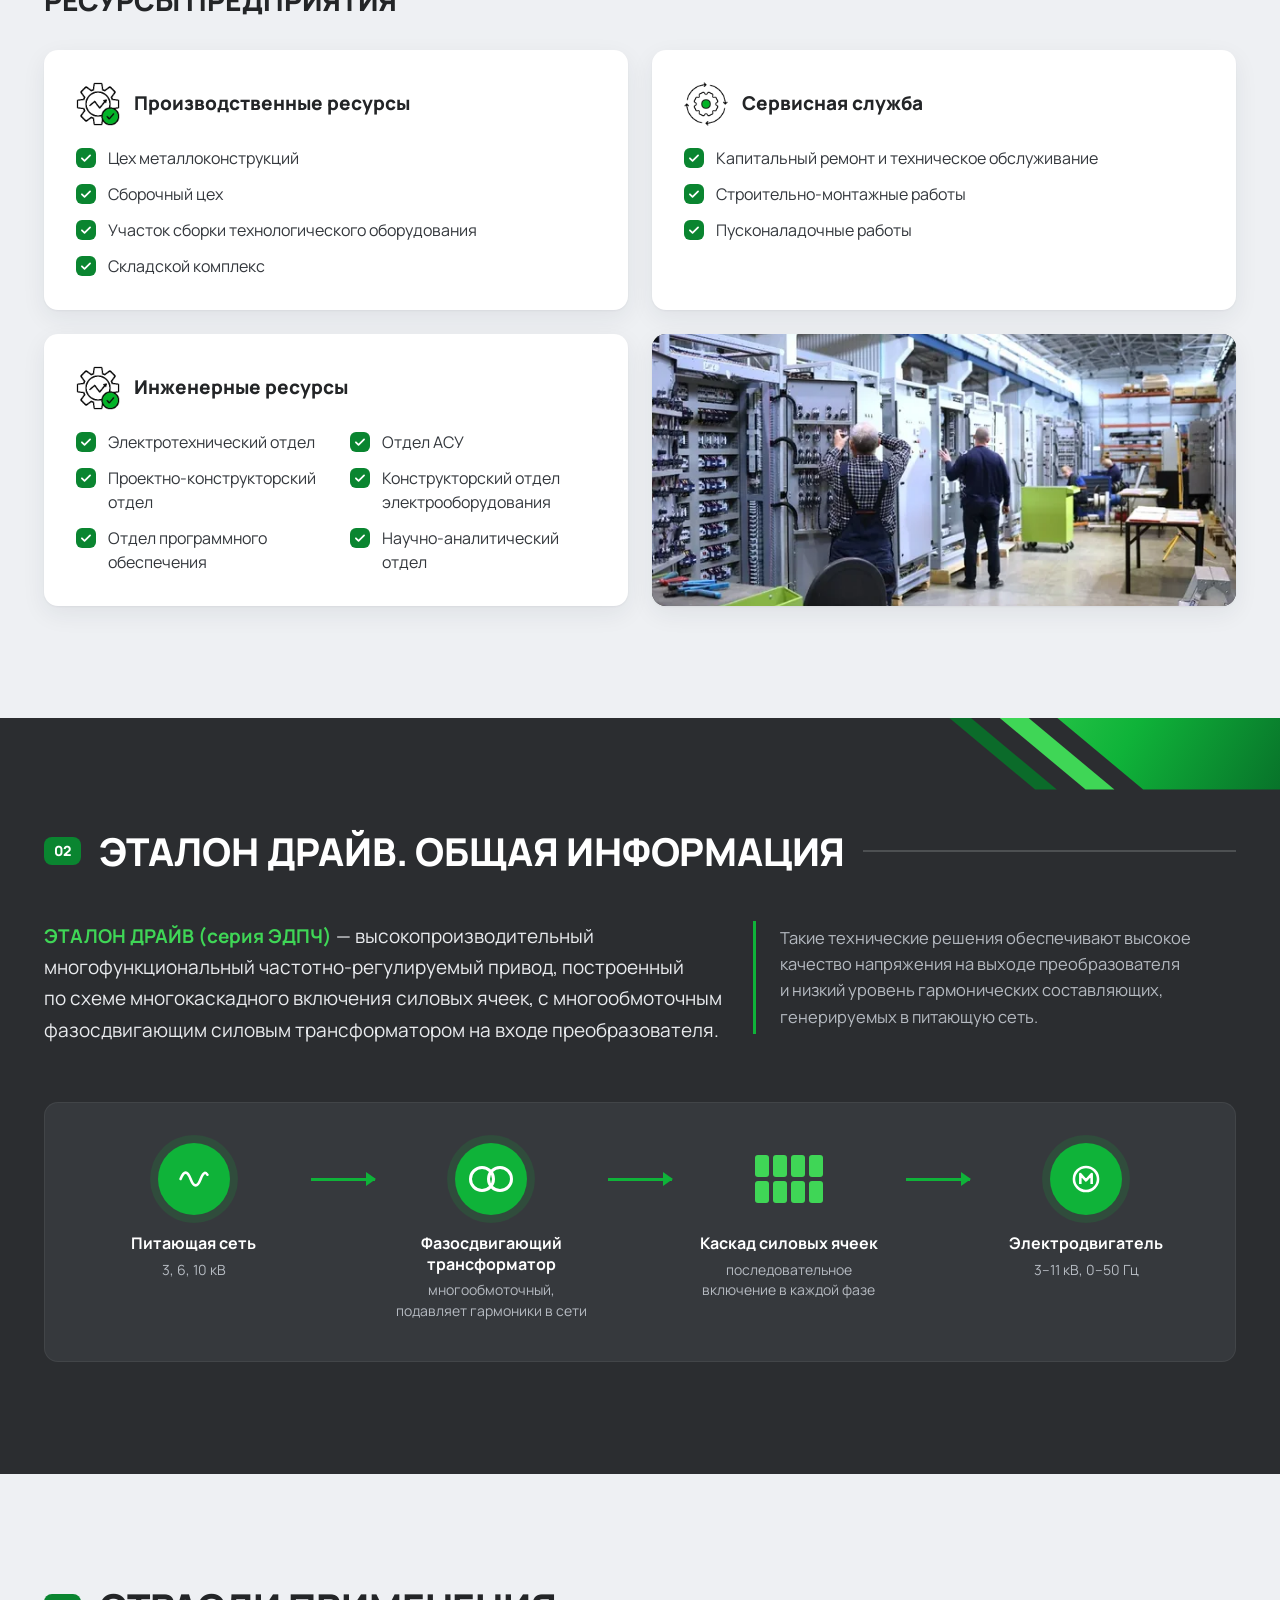
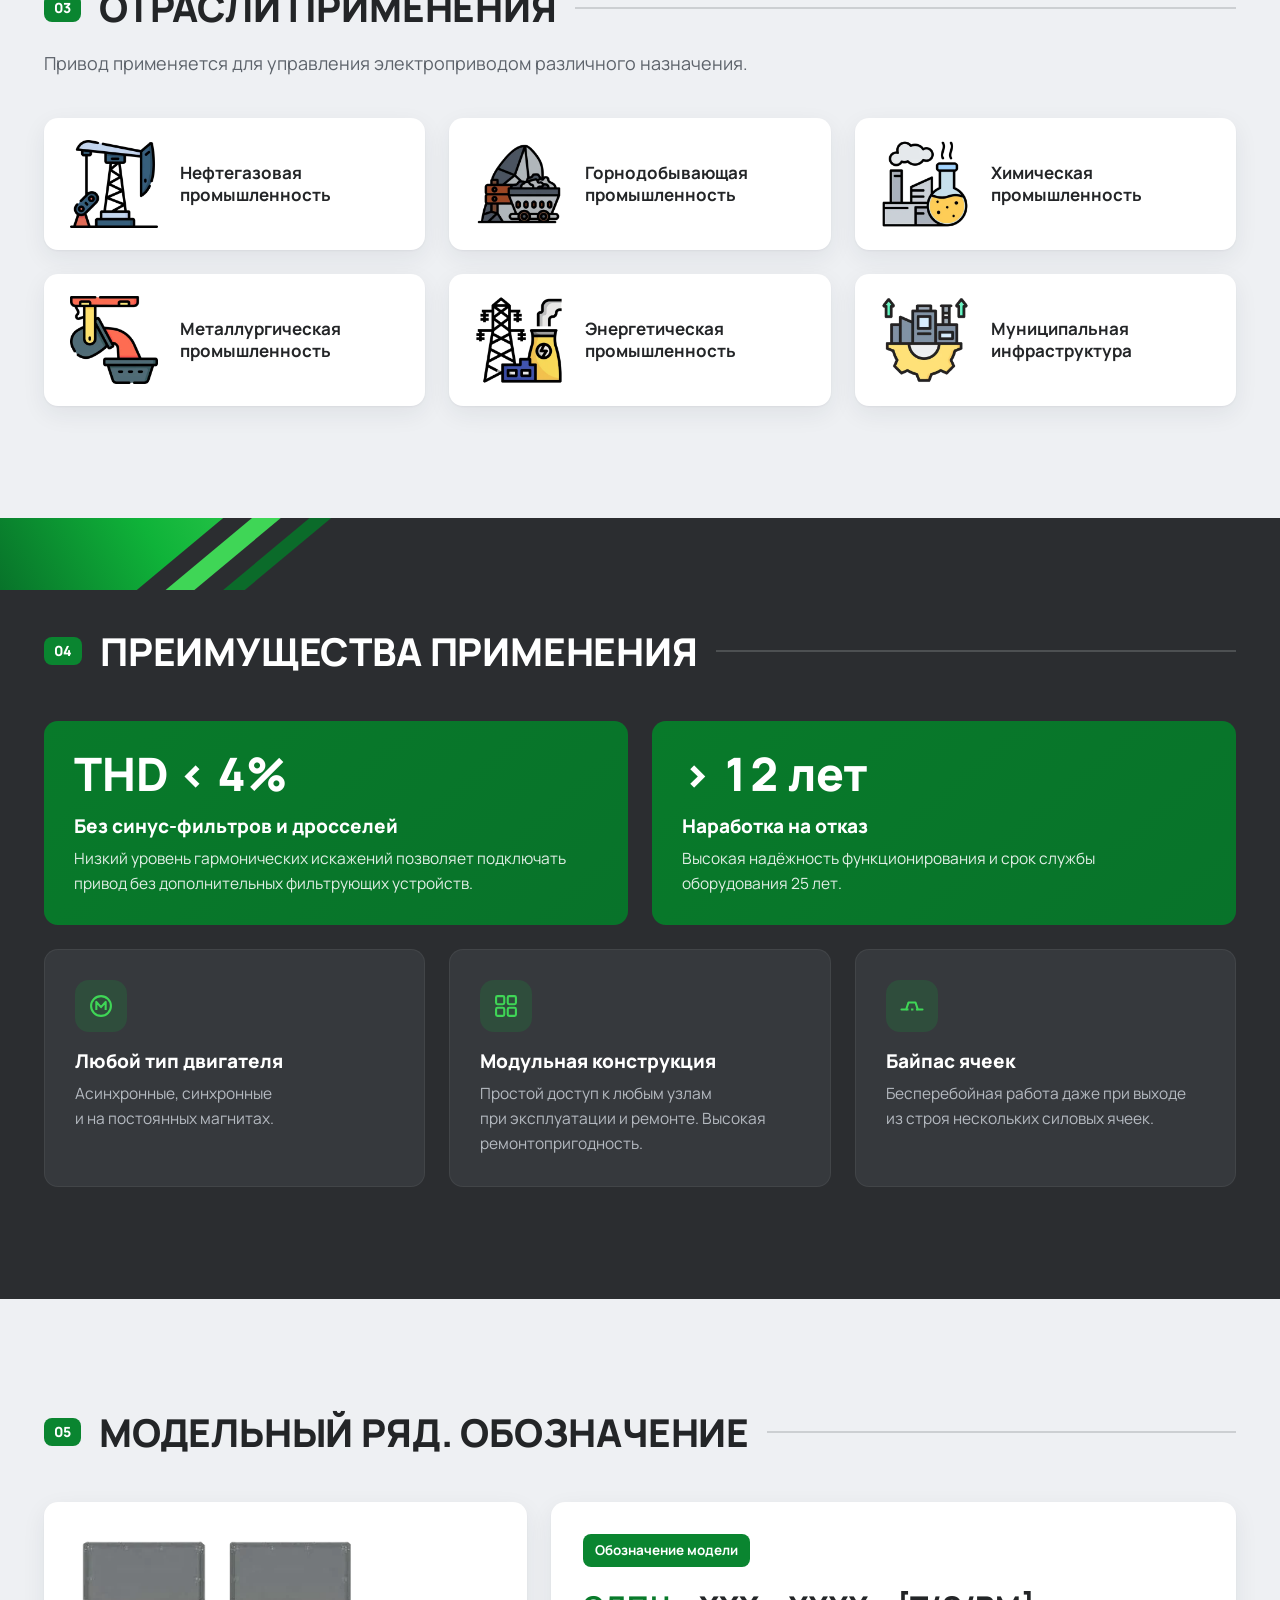
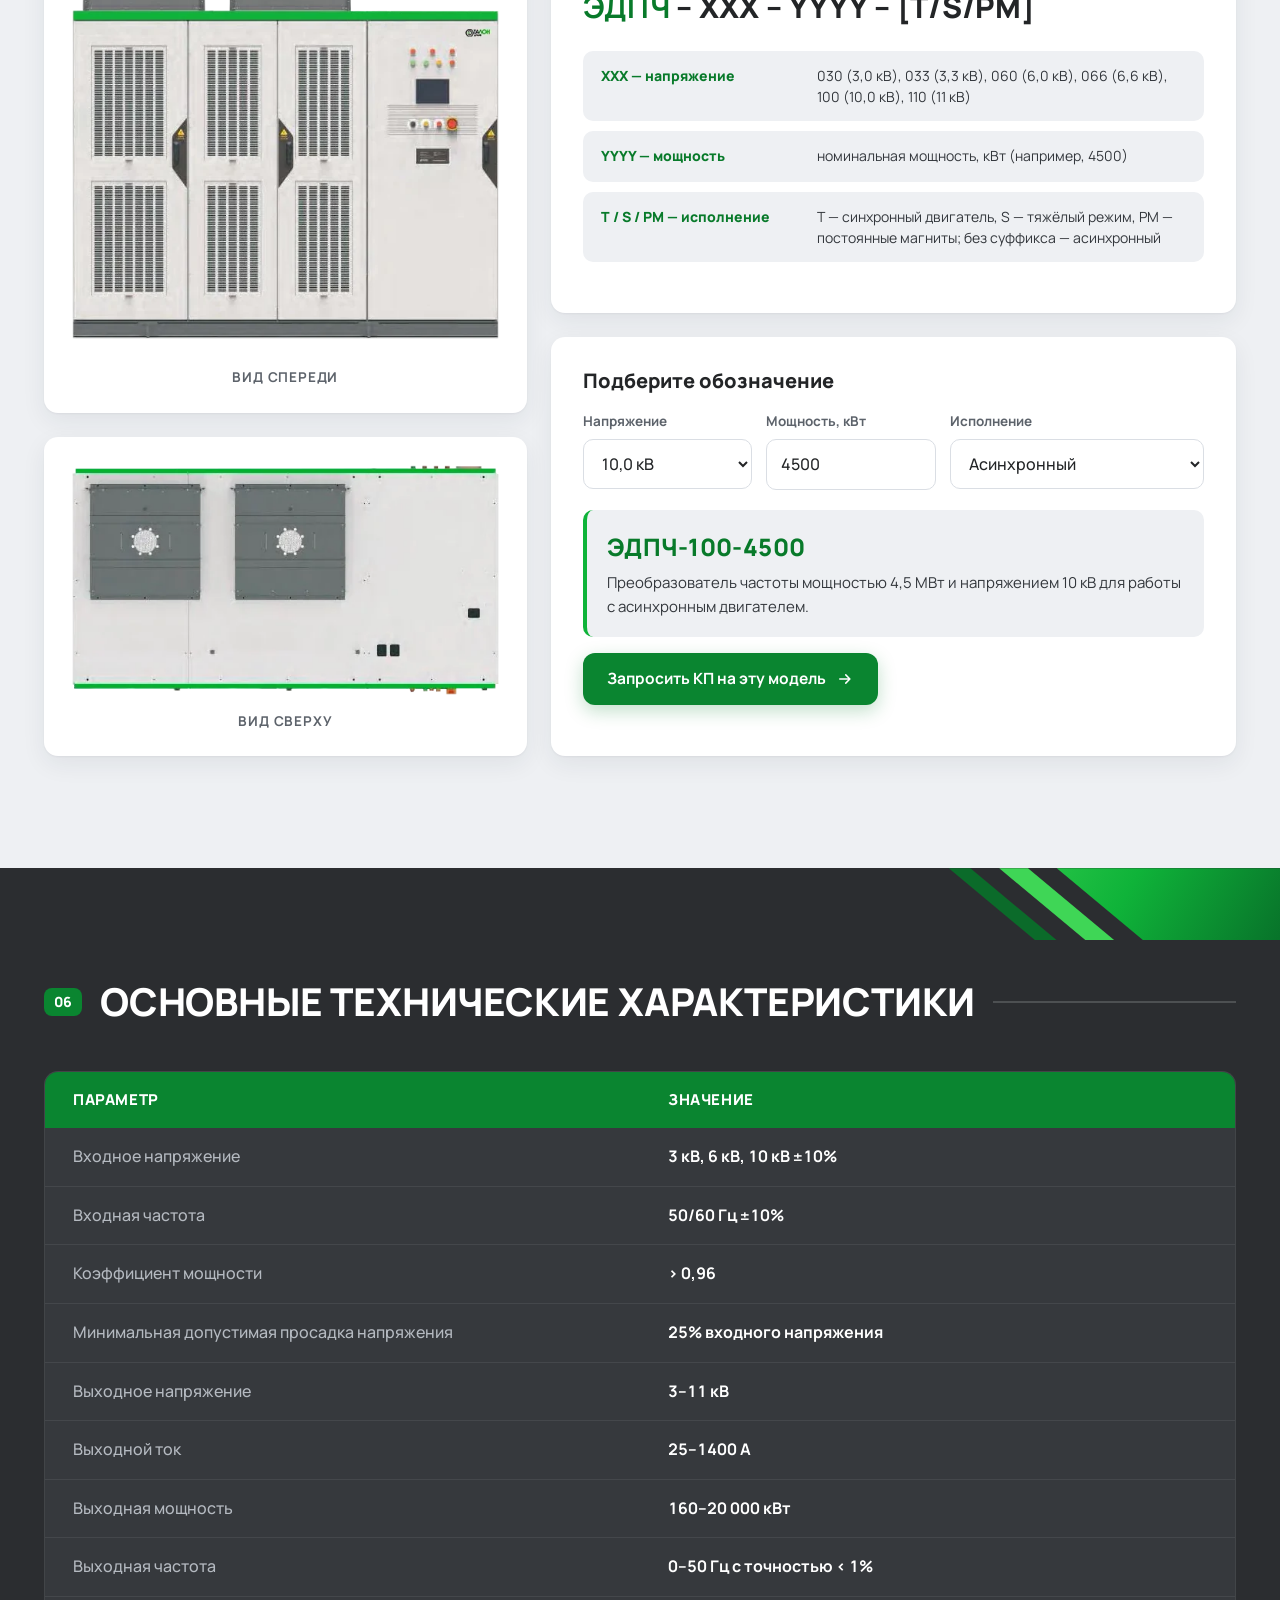
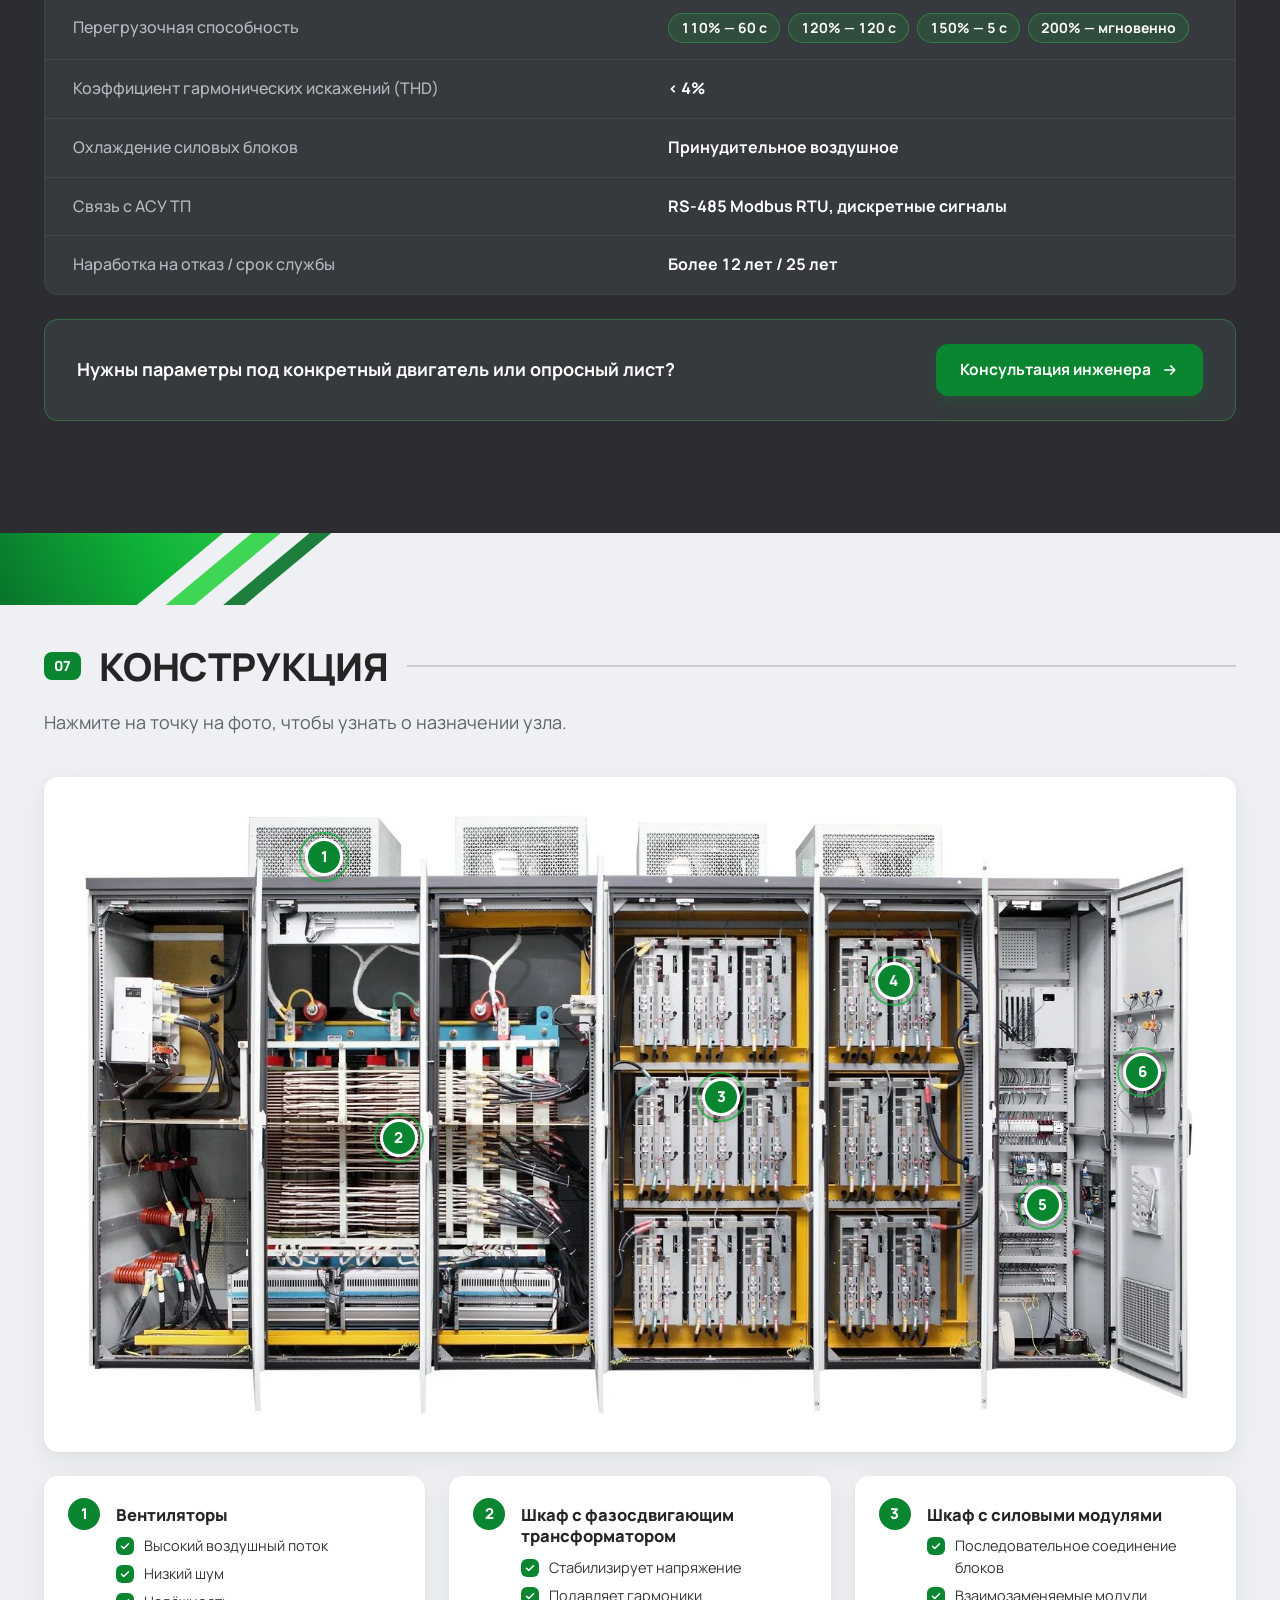
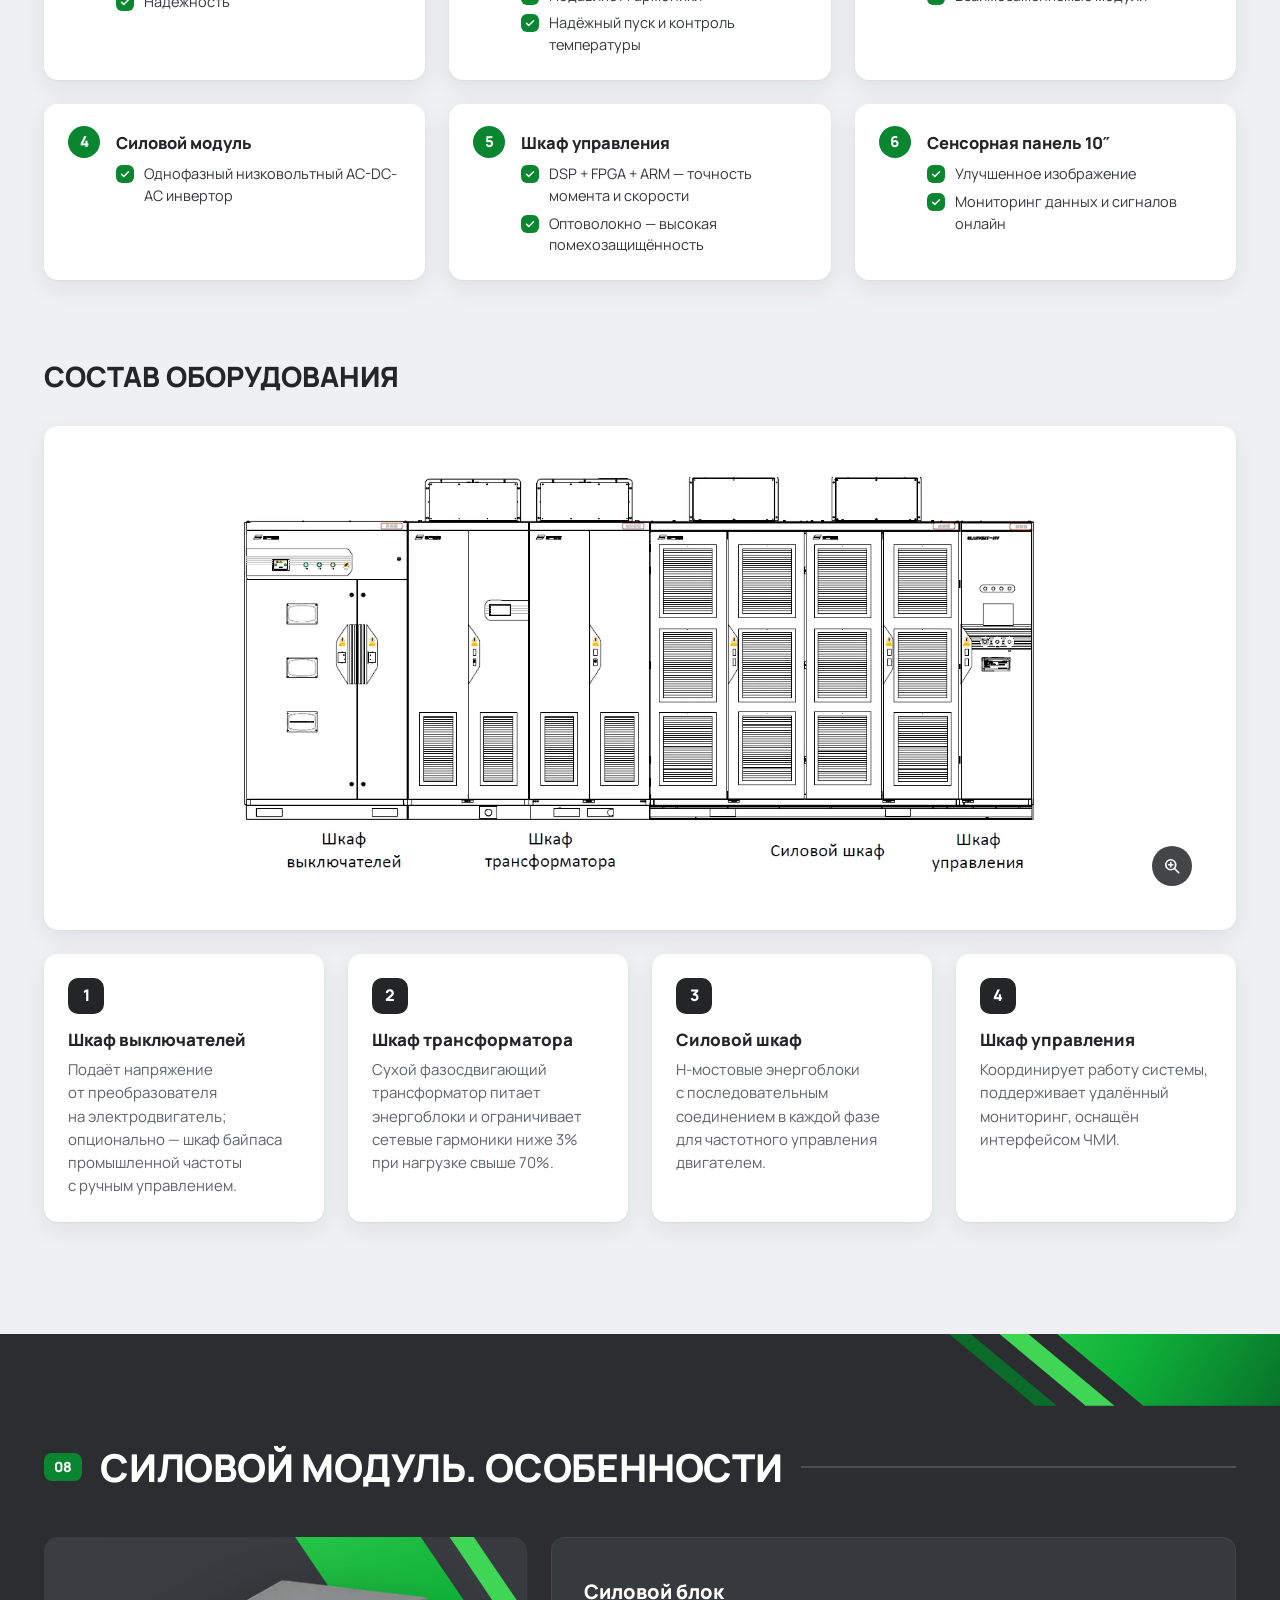
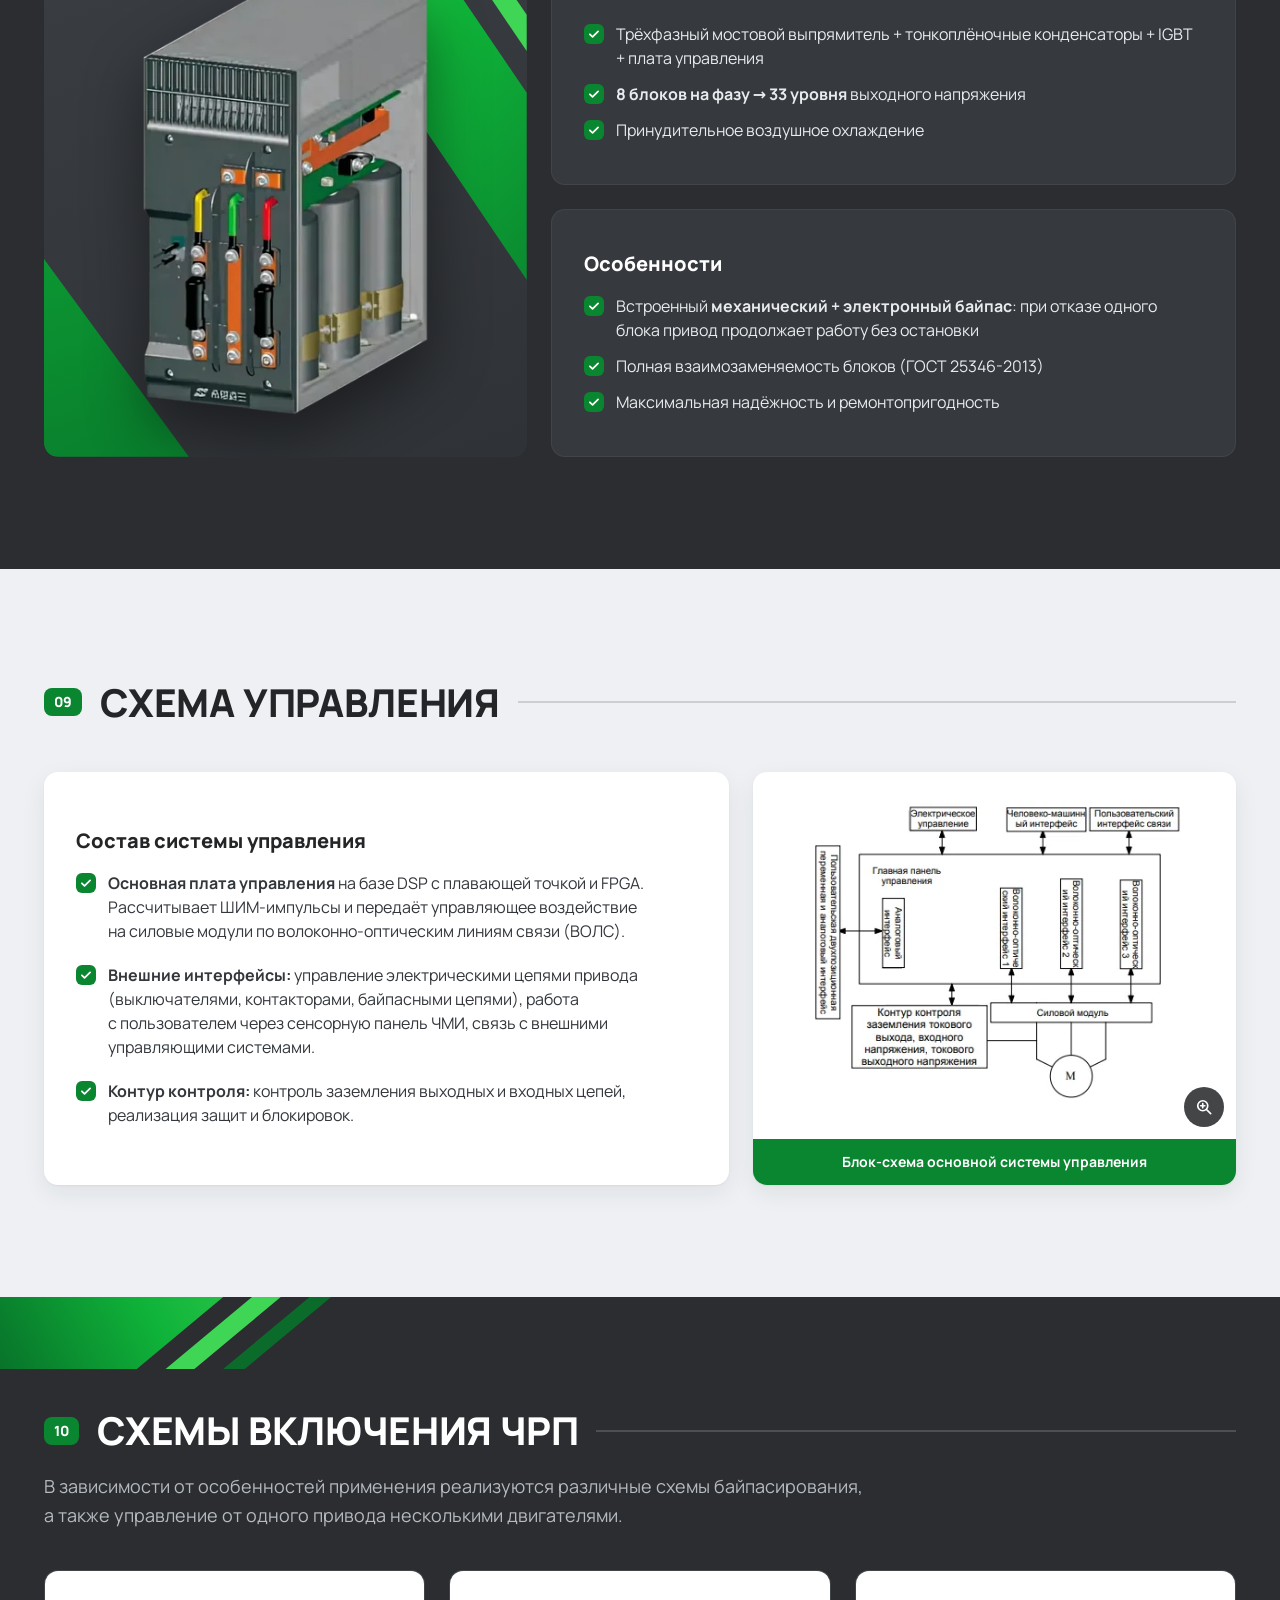
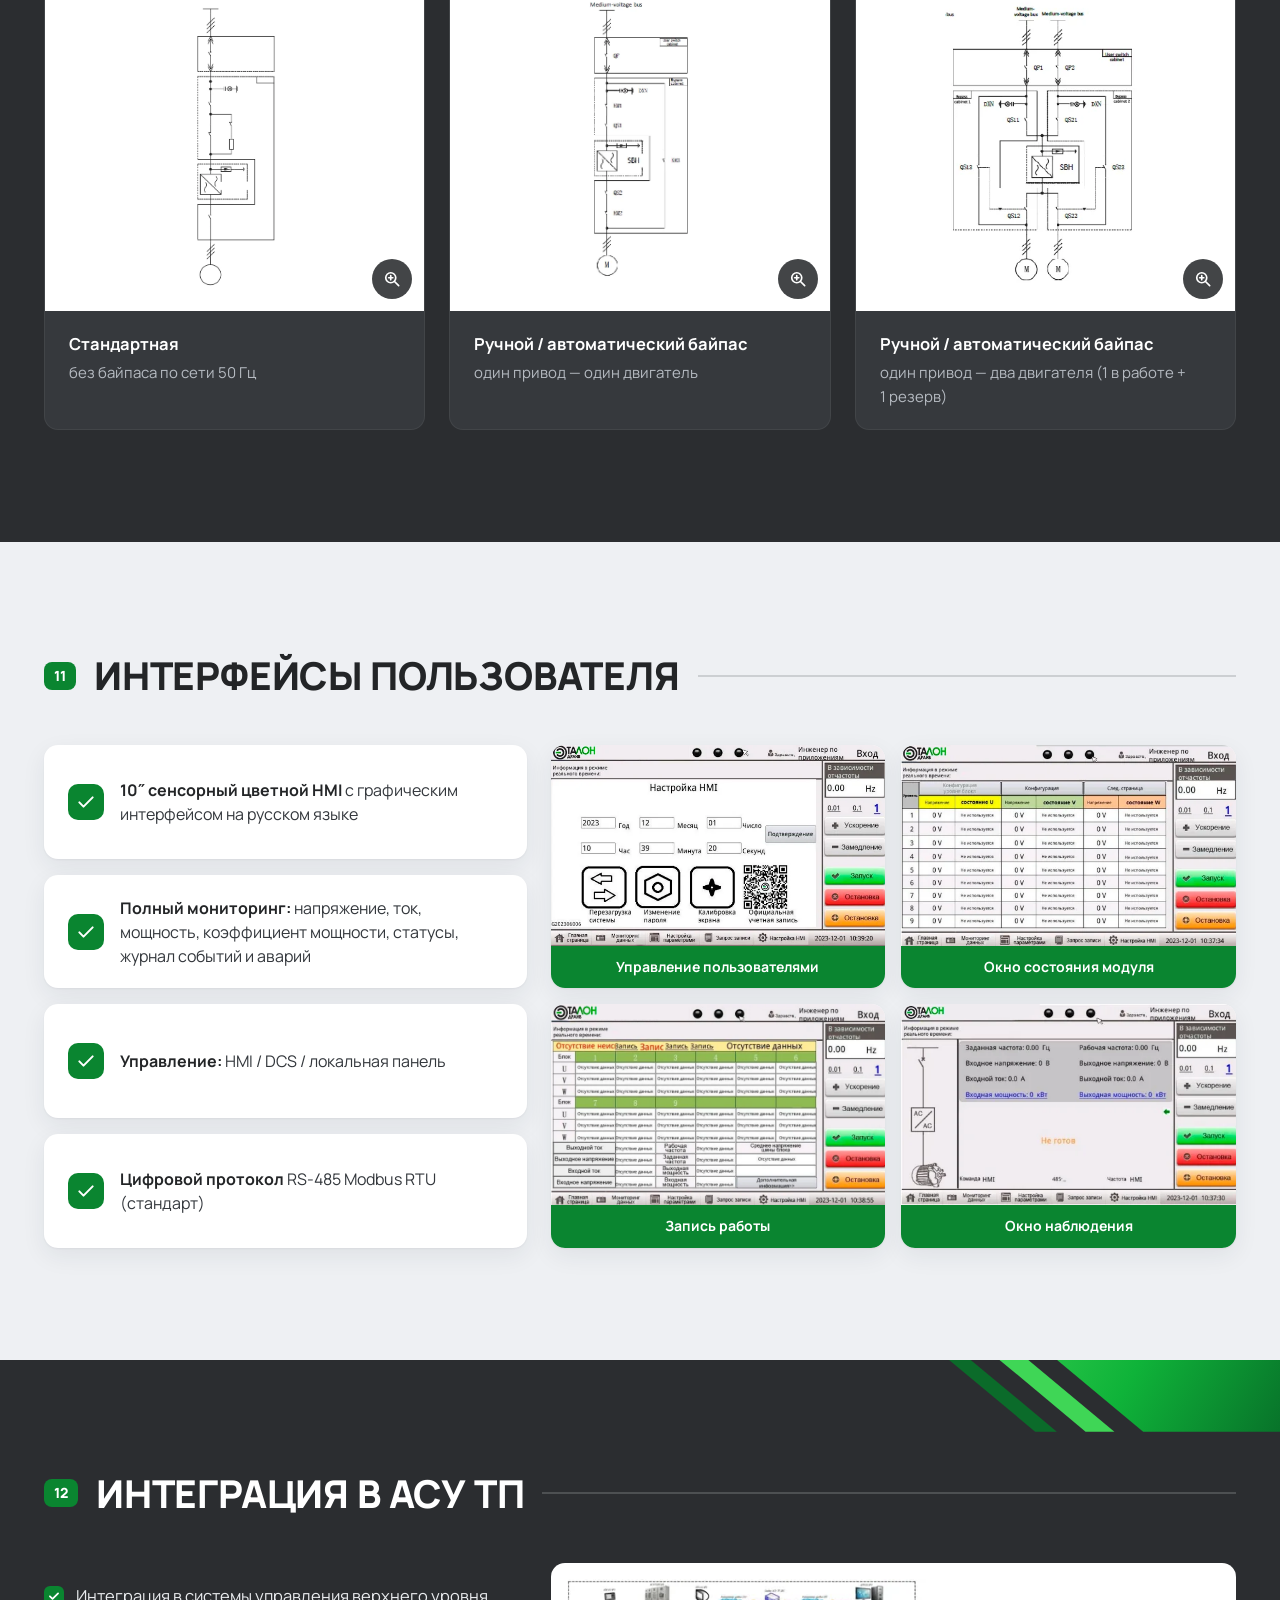
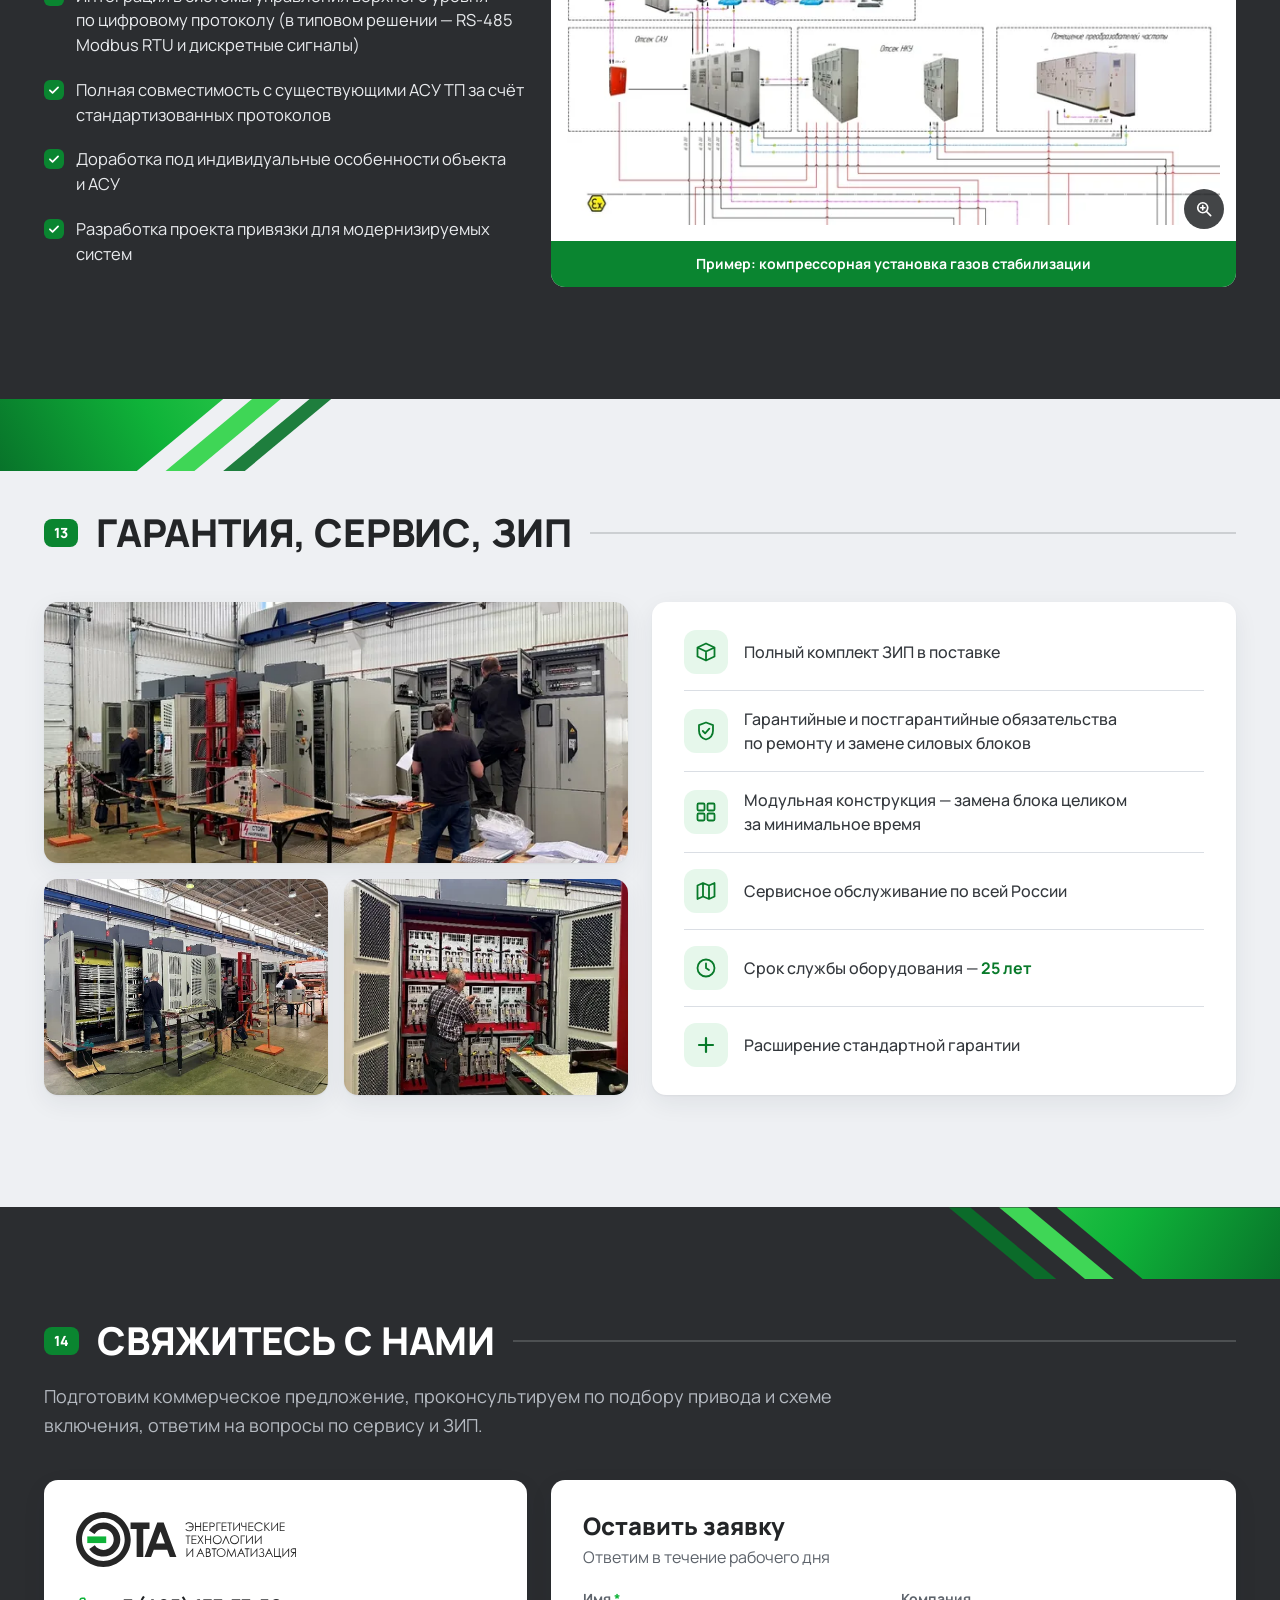
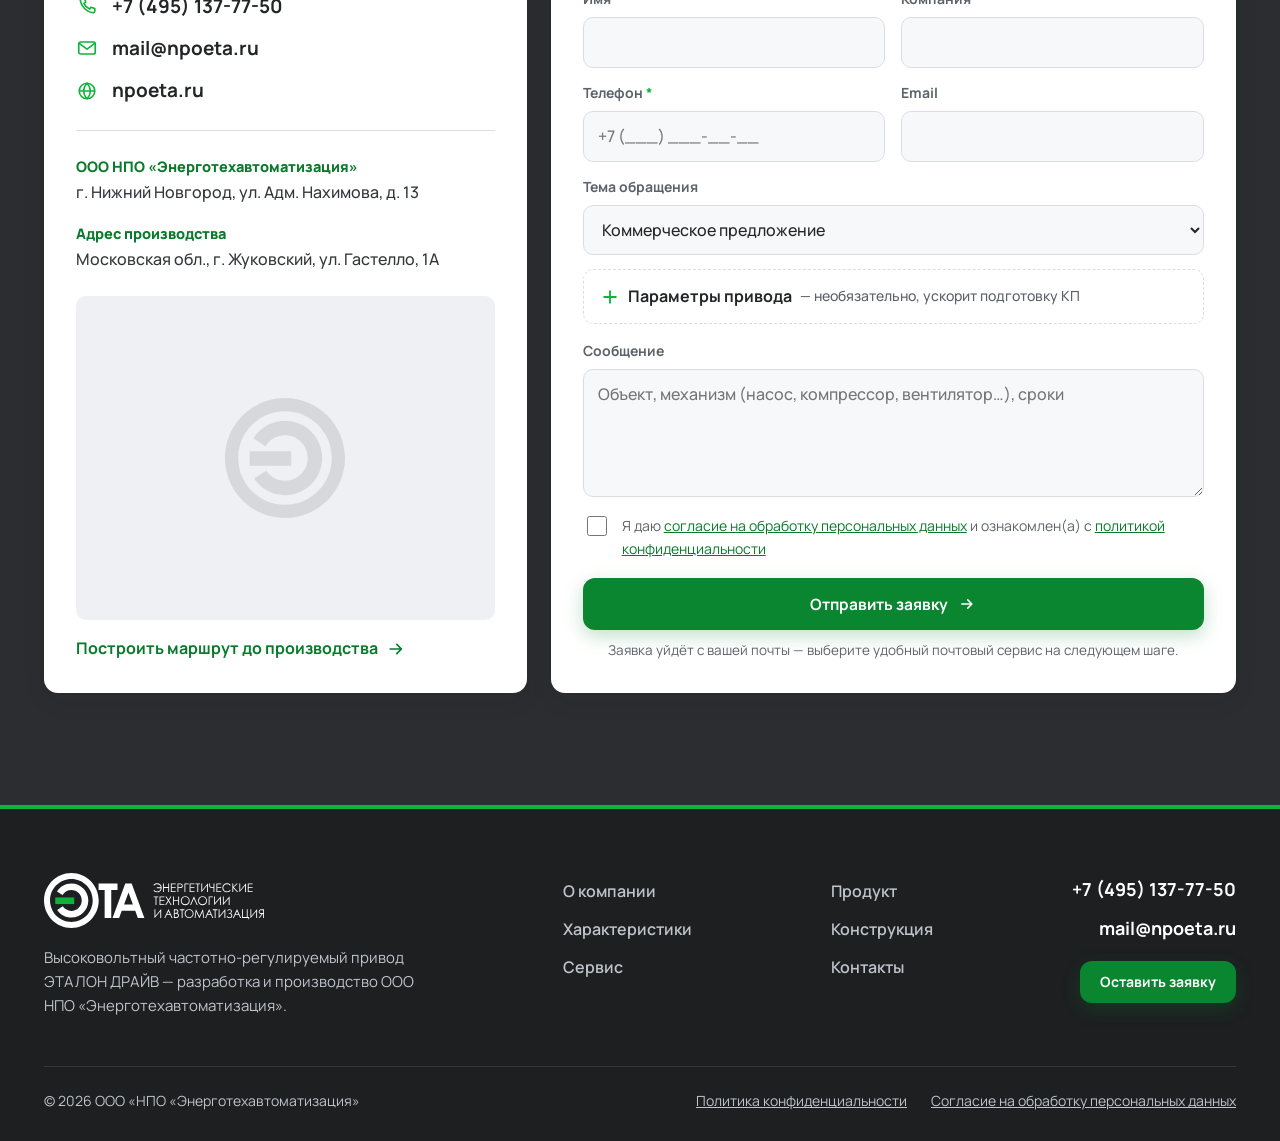
==== commit 51ad9b50: "Футер, домен etalondrive.ru, окно отправки на весь экран, только почта" ====
--- a/index.html
+++ b/index.html
@@ -6,8 +6,7 @@
   <title>Высоковольтный частотно-регулируемый привод 3–11 кВ — ЭТАЛОН ДРАЙВ</title>
   <meta name="description" content="ЭТАЛОН ДРАЙВ (ЭДПЧ) — высоковольтный преобразователь частоты 3–11 кВ, 160–20 000 кВт, THD менее 4%. Собственное производство, интеграция в АСУ ТП, сервис по всей России.">
   <meta name="robots" content="index, follow, max-image-preview:large">
-  <!-- DOMAIN.invalid — заменить на реальный домен во всех файлах (см. README) -->
-  <link rel="canonical" href="https://DOMAIN.invalid/">
+  <link rel="canonical" href="https://etalondrive.ru/">
   <meta name="theme-color" content="#ffffff">
   <meta name="format-detection" content="telephone=no">
 
@@ -19,17 +18,17 @@
   <meta property="og:type" content="website">
   <meta property="og:locale" content="ru_RU">
   <meta property="og:site_name" content="ЭТАЛОН ДРАЙВ">
-  <meta property="og:url" content="https://DOMAIN.invalid/">
+  <meta property="og:url" content="https://etalondrive.ru/">
   <meta property="og:title" content="ЭТАЛОН ДРАЙВ — высоковольтный частотно-регулируемый привод 3–11 кВ">
   <meta property="og:description" content="Преобразователь частоты 3–11 кВ, 160–20 000 кВт, THD менее 4%. Производство НПО «Энерготехавтоматизация», сервис по всей России.">
-  <meta property="og:image" content="https://DOMAIN.invalid/assets/img/og-image.jpg">
+  <meta property="og:image" content="https://etalondrive.ru/assets/img/og-image.jpg">
   <meta property="og:image:width" content="1200">
   <meta property="og:image:height" content="630">
   <meta property="og:image:alt" content="ЭТАЛОН ДРАЙВ — высоковольтный частотно-регулируемый привод">
   <meta name="twitter:card" content="summary_large_image">
 
   <link rel="preload" as="image" href="assets/img/product-hero.webp" imagesrcset="assets/img/product-hero-480.webp 480w, assets/img/product-hero-640.webp 640w, assets/img/product-hero.webp 887w" imagesizes="(max-width:720px) 90vw, (max-width:1024px) 520px, 504px" fetchpriority="high">
-  <link rel="stylesheet" href="assets/css/style.css?v=6">
+  <link rel="stylesheet" href="assets/css/style.css?v=7">
 
   <script type="application/ld+json">
   {
@@ -41,7 +40,7 @@
         "name": "ООО НПО «Энерготехавтоматизация»",
         "alternateName": "НПО «Энергетические технологии и автоматизация»",
         "url": "https://npoeta.ru",
-        "logo": "https://DOMAIN.invalid/assets/img/icon-512.png",
+        "logo": "https://etalondrive.ru/assets/img/icon-512.png",
         "email": "mail@npoeta.ru",
         "telephone": "+7 495 137-77-50",
         "address": {
@@ -62,7 +61,7 @@
       {
         "@type": "WebSite",
         "@id": "#site",
-        "url": "https://DOMAIN.invalid/",
+        "url": "https://etalondrive.ru/",
         "name": "ЭТАЛОН ДРАЙВ",
         "inLanguage": "ru",
         "publisher": { "@id": "#org" }
@@ -72,7 +71,7 @@
         "name": "ЭТАЛОН ДРАЙВ (серия ЭДПЧ)",
         "category": "Высоковольтный частотно-регулируемый привод",
         "description": "Многоуровневый преобразователь частоты с каскадным включением силовых ячеек и фазосдвигающим трансформатором. Выходное напряжение 3–11 кВ, мощность 160–20 000 кВт, THD менее 4%.",
-        "image": "https://DOMAIN.invalid/assets/img/og-image.jpg",
+        "image": "https://etalondrive.ru/assets/img/og-image.jpg",
         "brand": { "@type": "Brand", "name": "ЭТАЛОН ДРАЙВ" },
         "manufacturer": { "@id": "#org" }
       }
@@ -755,7 +754,7 @@
         <small class="field__err consent__err">Необходимо согласие на обработку данных</small>
 
         <button class="btn btn--primary btn--block" type="submit">Отправить заявку <svg class="ico"><use href="#i-arrow"/></svg></button>
-        <p class="lead-form__note">Заявка уйдёт с&nbsp;вашей почты или из&nbsp;мессенджера — выберите удобный способ на&nbsp;следующем шаге.</p>
+        <p class="lead-form__note">Заявка уйдёт с&nbsp;вашей почты — выберите удобный почтовый сервис на&nbsp;следующем шаге.</p>
         <p class="form-status" role="status" aria-live="polite"></p>
       </form>
     </div>
@@ -772,12 +771,16 @@
       <p>Высоковольтный частотно-регулируемый привод ЭТАЛОН ДРАЙВ — разработка и&nbsp;производство ООО НПО «Энерготехавтоматизация».</p>
     </div>
     <nav class="footer__nav" aria-label="Разделы сайта">
-      <a href="#about">О компании</a>
-      <a href="#product">Продукт</a>
-      <a href="#specs">Характеристики</a>
-      <a href="#design">Конструкция</a>
-      <a href="#service">Сервис</a>
-      <a href="#contacts">Контакты</a>
+      <div class="footer__col">
+        <a href="#about">О компании</a>
+        <a href="#specs">Характеристики</a>
+        <a href="#service">Сервис</a>
+      </div>
+      <div class="footer__col">
+        <a href="#product">Продукт</a>
+        <a href="#design">Конструкция</a>
+        <a href="#contacts">Контакты</a>
+      </div>
     </nav>
     <div class="footer__contacts">
       <a href="tel:+74951377750" data-goal="phone_click">+7 (495) 137-77-50</a>
@@ -803,7 +806,7 @@
     <h3 id="send-title">Как отправить заявку?</h3>
     <button class="send-dialog__close" type="button" aria-label="Закрыть">×</button>
   </div>
-  <p class="send-dialog__sub">Заявка уже заполнена. Выберите, откуда её отправить, — останется нажать «Отправить» в&nbsp;почте или мессенджере.</p>
+  <p class="send-dialog__sub">Заявка уже заполнена. Выберите почту, с&nbsp;которой её отправить, — останется нажать «Отправить».</p>
 
   <div class="send-group" data-group="share" hidden>
     <button class="send-opt send-opt--wide" type="button" data-channel="share">
@@ -835,6 +838,6 @@
   <p class="lightbox__cap"></p>
 </dialog>
 
-<script src="assets/js/main.js?v=5" defer></script>
+<script src="assets/js/main.js?v=6" defer></script>
 </body>
 </html>
--- a/assets/css/style.css
+++ b/assets/css/style.css
@@ -56,6 +56,7 @@
 /* ---------- База ---------- */
 *,*::before,*::after{box-sizing:border-box}
 [hidden]{display:none!important}
+html.is-locked,html.is-locked body{overflow:hidden}
 html{scroll-behavior:smooth;scroll-padding-top:calc(var(--header-h) + 8px);-webkit-text-size-adjust:100%}
 body{margin:0;font-family:var(--font);font-size:16px;line-height:1.6;color:var(--text);background:var(--white);overflow-x:clip;-webkit-font-smoothing:antialiased}
 img{max-width:100%;height:auto;display:block}
@@ -442,14 +443,16 @@
 
 /* ---------- Подвал ---------- */
 .footer{background:#1D1F21;color:#BFC4CA;padding:64px 0 28px;border-top:4px solid var(--green)}
-.footer__inner{display:grid;grid-template-columns:repeat(12,1fr);gap:var(--gap)}
-.footer__brand{grid-column:span 5}
+/* 4 колонки (описание, 2 колонки меню, контакты) с одинаковыми промежутками */
+.footer__inner{display:flex;justify-content:space-between;align-items:flex-start;gap:40px}
+.footer__brand{flex:0 1 380px}
 .footer__brand img{width:220px;margin-bottom:18px}
 .footer__brand p{font-size:15px;max-width:400px}
-.footer__nav{grid-column:span 4;display:grid;grid-template-columns:1fr 1fr;gap:12px 24px;align-content:start;padding-top:6px}
+.footer__nav{display:contents}
+.footer__col{display:flex;flex-direction:column;gap:12px;padding-top:6px}
 .footer__nav a{text-decoration:none;font-weight:600;transition:color .2s}
 .footer__nav a:hover,.footer__contacts a:not(.btn):hover{color:var(--green-light)}
-.footer__contacts{grid-column:span 3;display:flex;flex-direction:column;gap:10px;align-items:flex-end;text-align:right;padding-top:2px}
+.footer__contacts{display:flex;flex-direction:column;gap:10px;align-items:flex-end;text-align:right;padding-top:2px}
 .footer__contacts a:not(.btn){color:#fff;font-size:18px;font-weight:700;text-decoration:none}
 .footer__contacts .btn{margin-top:8px}
 .footer__bottom{display:flex;justify-content:space-between;align-items:center;gap:12px 24px;flex-wrap:wrap;margin-top:48px;padding-top:24px;font-size:14px}
@@ -537,9 +540,8 @@
   .scheme__img{height:280px}
   .hmi__features{grid-template-columns:1fr 1fr;grid-auto-rows:auto}
   .service__photos{contain:none;min-height:0;grid-template-rows:300px 220px}
-  .footer__brand{grid-column:1 / -1}
-  .footer__nav{grid-column:span 7}
-  .footer__contacts{grid-column:span 5}
+  .footer__inner{flex-wrap:wrap;row-gap:32px}
+  .footer__brand{flex-basis:100%}
 }
 
 /* Телефоны */
@@ -641,12 +643,17 @@
   .params summary span{display:none}
 
   .footer{padding:48px 0 24px}
-  .footer__nav,.footer__contacts{grid-column:1 / -1}
+  .footer__inner{display:grid;grid-template-columns:1fr 1fr;gap:28px 24px}
+  .footer__brand,.footer__contacts{grid-column:1 / -1}
   .footer__contacts{align-items:flex-start;text-align:left}
   .footer__legal{flex-direction:column;gap:8px}
   .footer__bottom{flex-direction:column;align-items:flex-start;margin-top:32px}
 
-  .send-dialog{width:100vw;max-width:100vw;max-height:88dvh;margin:auto 0 0;border-radius:20px 20px 0 0;padding:22px 16px calc(20px + env(safe-area-inset-bottom))}
+  /* на телефоне — во весь экран, крестик закреплён сверху */
+  .send-dialog{width:100%;max-width:100%;height:100%;max-height:100%;margin:0;inset:0;border-radius:0;padding:0 16px calc(24px + env(safe-area-inset-bottom));overscroll-behavior:contain}
+  .send-dialog__head{position:sticky;top:0;z-index:2;background:#fff;margin:0 -16px;padding:calc(16px + env(safe-area-inset-top)) 16px 12px;border-bottom:1px solid var(--line)}
+  .send-dialog__sub{margin-top:16px}
+  .send-dialog__close{width:44px;height:44px;font-size:26px}
   .send-dialog[open]{animation:sheet-in .25s ease-out}
   @keyframes sheet-in{from{transform:translateY(40px);opacity:.6}to{transform:none;opacity:1}}
   .send-grid{grid-template-columns:1fr}
